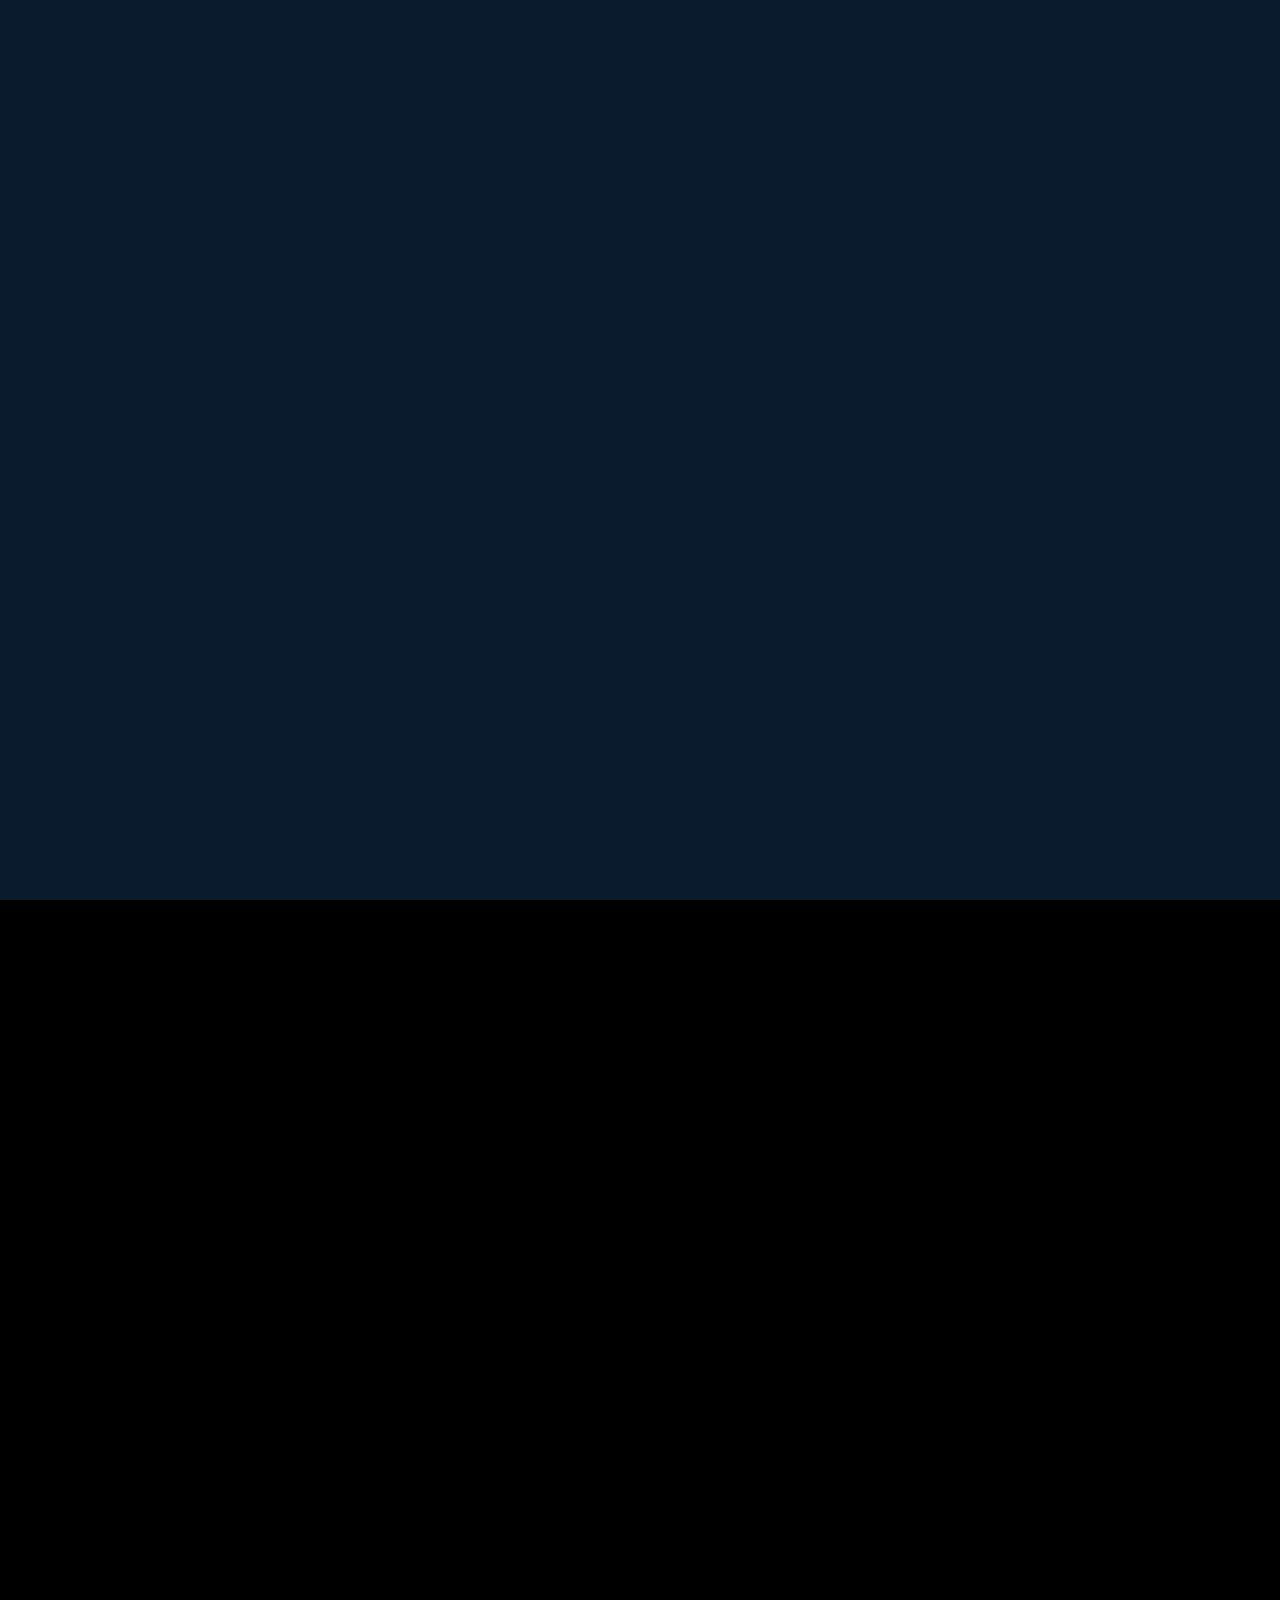
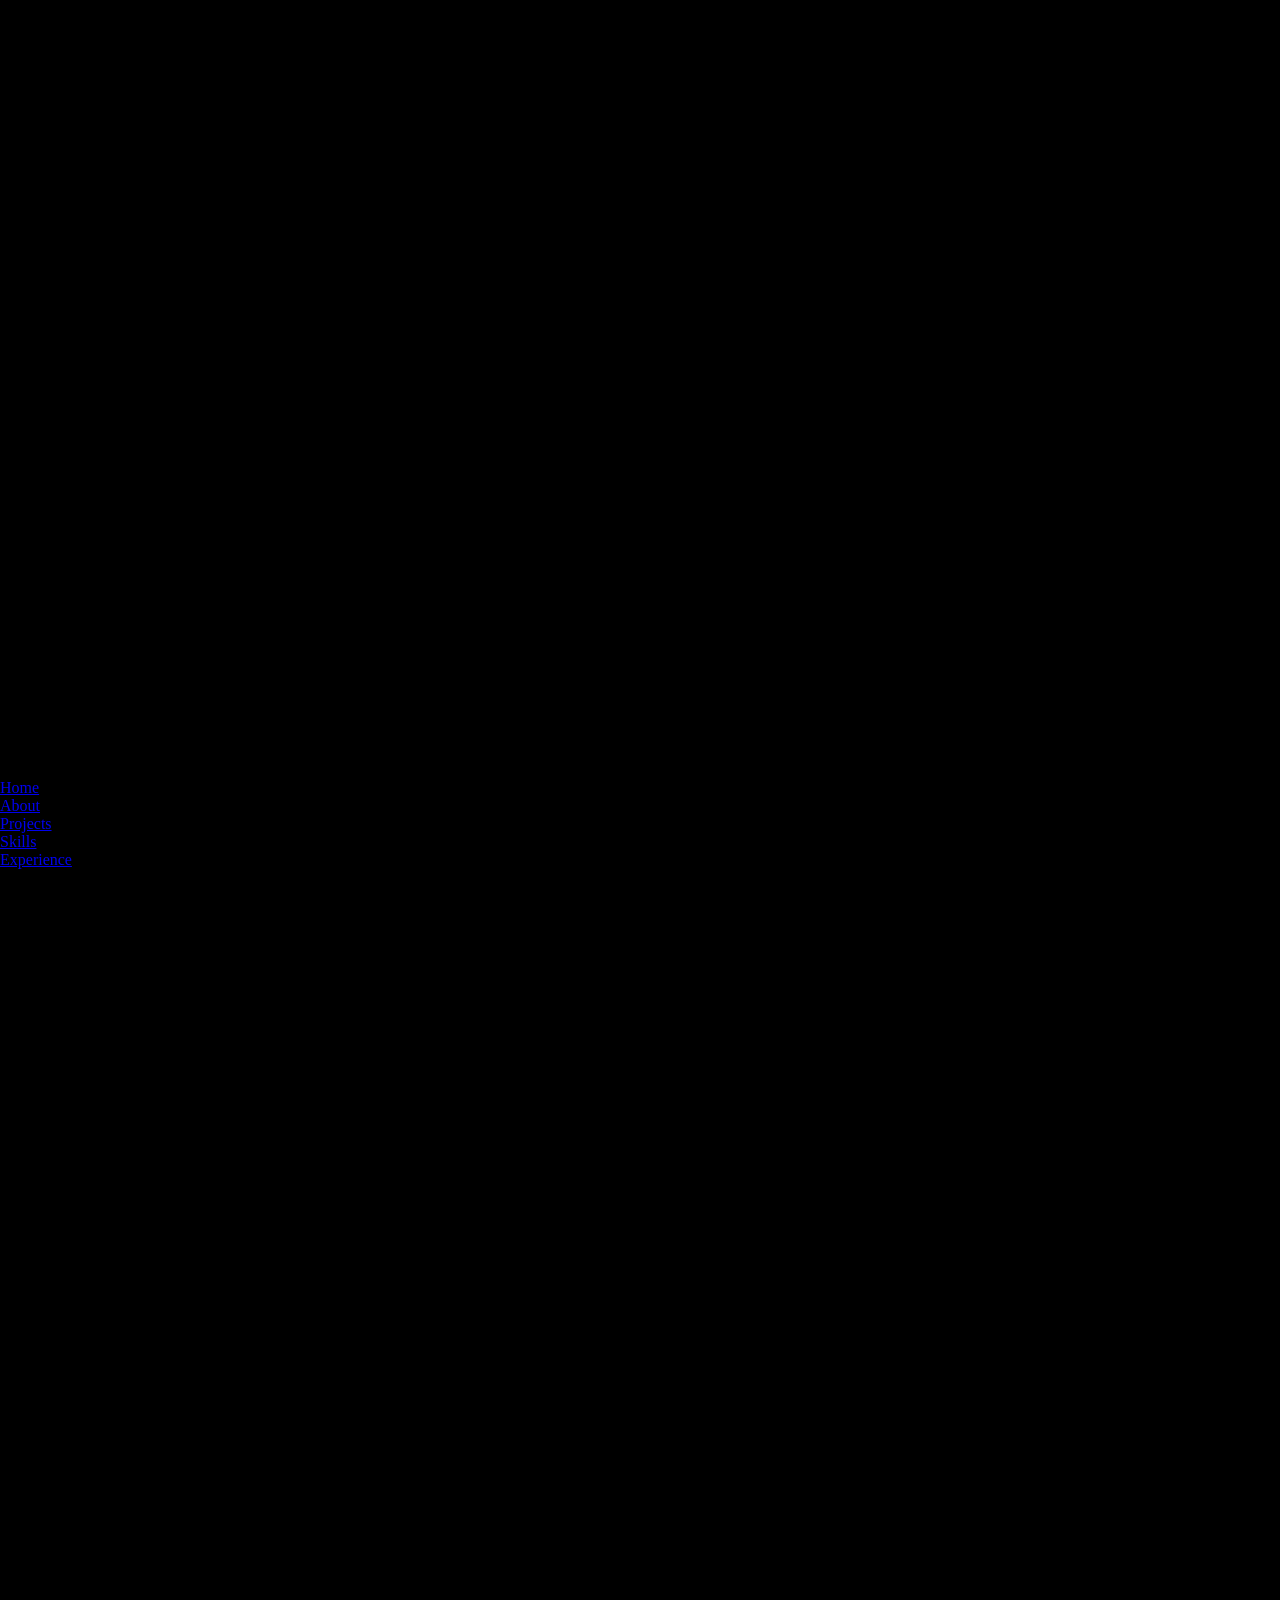
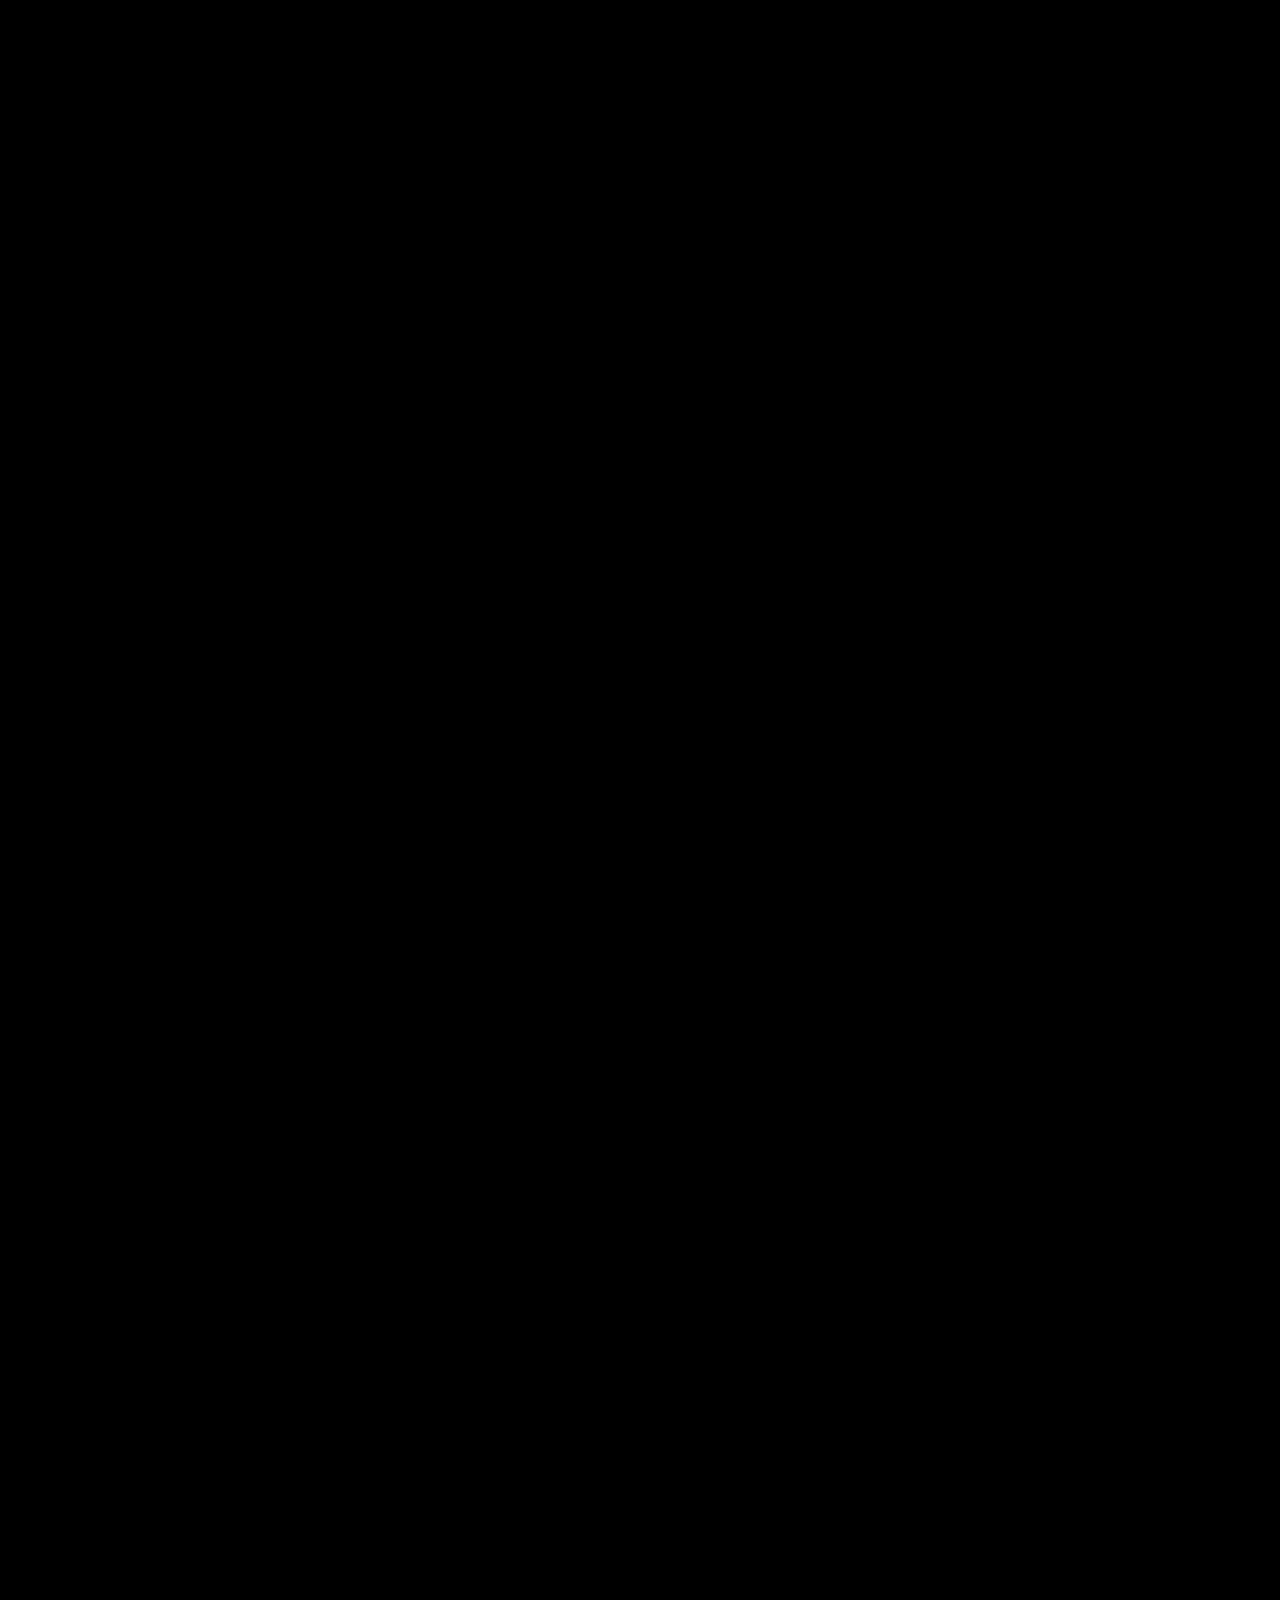
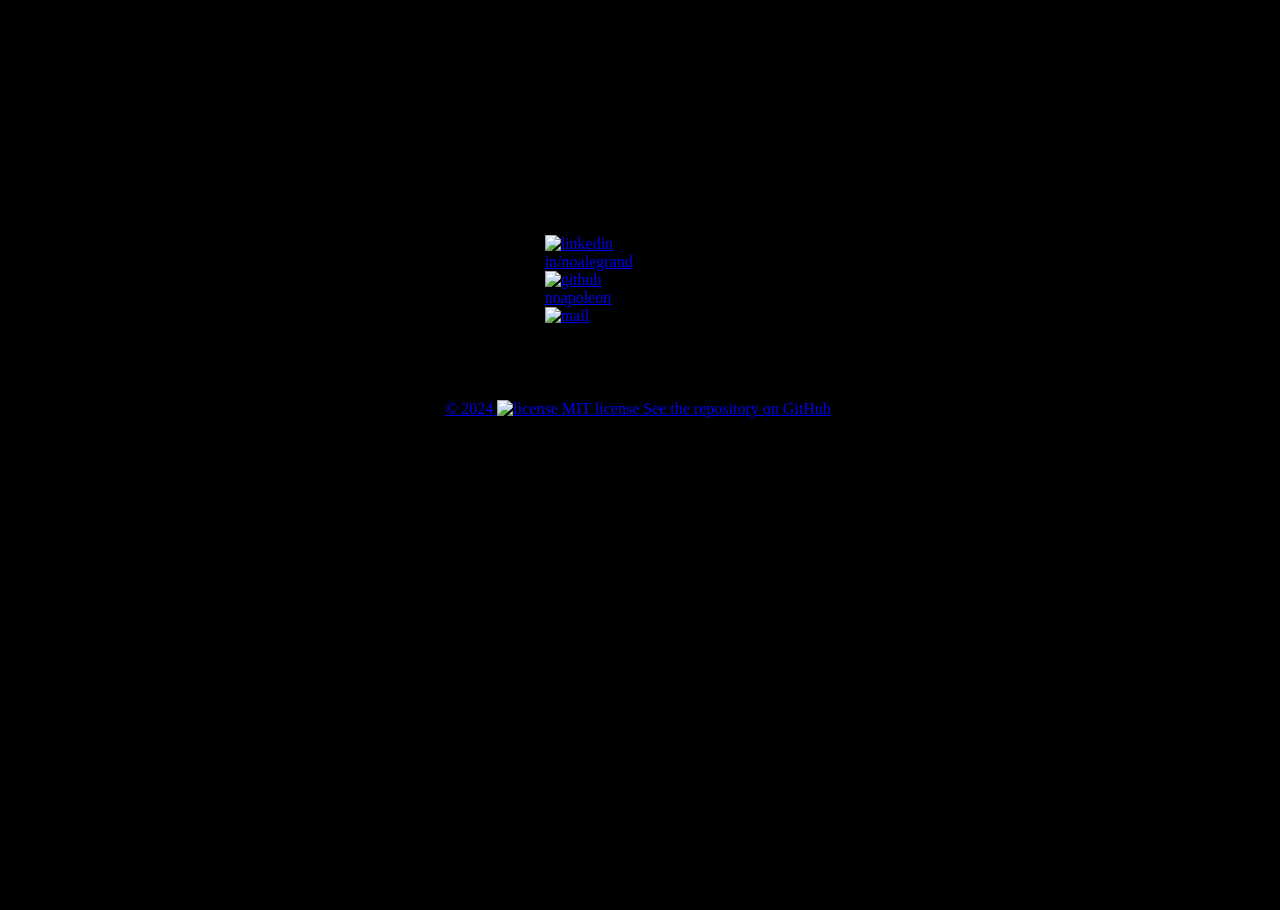
==== index.html @ 3d0059cd "added some skill svgs, disabled safari things" ====
<!DOCTYPE html>
<html lang="en">
	<head>
		<link rel="shortcut icon" type="image/png" href="resources/noa/Favicon.png"/>
		<title>Noa Legrand Portfolio</title>

		<meta charset="utf-8"/>
		<meta name="viewport" content="width=device-width, initial-scale=1"/>
		<meta http-equiv="X-UA-Compatible" content="ie=edge"/>
		<meta name="description" content="Noa Legrand portfolio."/>

		<meta property="og:locale" content="en_US"/>
		<meta property="og:type" content="website"/>
		<meta property="og:url" content="https://www.noalegrand.com/portfolio/"/>
		<meta property="og:image" content="https://www.noalegrand.com/portfolio/resources/noa/Social.png"/>
		<meta property="og:image:url" content="https://www.noalegrand.com/portfolio/resources/noa/Social.png"/>
		<meta property="og:image:secure_url" content="https://www.noalegrand.com/portfolio/resources/noa/Social.png"/>
		<meta property="og:image:type" content="image/png"/>
		<meta property="og:image:width" content="1920"/>
		<meta property="og:image:height" content="1080"/>
		<meta property="og:title" content="Noa Legrand Portfolio"/>
		<meta property="og:site_name" content="Noa Legrand Portfolio"/>
		<meta property="og:description" content="Noa Legrand portfolio."/>
		<meta name="twitter:title" content="Noa Legrand Portfolio"/>
		<meta name="twitter:description" content="Noa Legrand portfolio."/>
		<meta name="twitter:image" content="https://www.noalegrand.com/portfolio/resources/noa/Social.png"/>
		<meta name="twitter:card" content="summary_large_image"/>

		<script src="libraries/particlesjs/particles.js"></script>

		<script src="js/properties.js"></script>
		<script src="js/utils.js"></script>
		<script src="js/videos.js"></script>
		<script src="js/header.js"></script>
		<script src="js/home.js"></script>
		<script src="js/about.js"></script>
		<script src="js/projects.js"></script>
		<script src="js/skills.js"></script>
		<script src="js/experience.js"></script>
		<script src="js/script.js"></script>

		<link rel="stylesheet" type="text/css" href="css/properties.css"/>
		<link rel="stylesheet" type="text/css" href="css/style.css"/>
		<link rel="stylesheet" type="text/css" href="css/header.css"/>
		<link rel="stylesheet" type="text/css" href="css/menu.css"/>
		<link rel="stylesheet" type="text/css" href="css/home.css"/>
	</head>
	<body>
		<div id="loading_screen"></div>
		<!-- <div id="safari_warning"> -->
		<!-- 	<p> -->
		<!-- 		You are using Safari. This website is not optimized for this browser. -->
		<!-- 		Please use another browser like Chrome or Firefox. -->
		<!-- 	</p> -->
		<!-- </div> -->
		<div id="lcp"><p>LCP</p></div>
		<div id="header_div">
			<header id="header">
				<nav class="nav">
					<div class="logo">
						<a class="in_animation in_animation_fast" href="https://www.noalegrand.com/">
							<img src="resources/noa/stardude2_1024_nobg.png" alt="logo" width="35px" height="35px"/>
						</a>
					</div>
					<div class="menu">
						<ol>
							<li class="home in_animation"><a class="not_button" href="#home">Home</a></li>
							<li class="about in_animation"><a class="not_button" href="#about">About</a></li>
							<li class="projects in_animation"><a class="not_button" href="#projects">Projects</a></li>
							<li class="skills in_animation"><a class="not_button" href="#skills">Skills</a></li>
							<li class="experience in_animation"><a class="not_button" href="#experience">Experience</a></li>
							<li class="contact in_animation">
								<a class="button" href="#contact">
									<p>Contact</p>
									<svg class="button_arrow" xmlns="http://www.w3.org/2000/svg" viewBox="0 0 17.69 17.39"><g>
										<path class="path_1" d="M8.9 12.4 L8.9 12.4"/>
										<path class="path_2" d="M16.2 5 8.9 12.4 1.5 5"/></g>
									</svg>
								</a>
							</li>
						</ol>
					</div>
					<svg class="menu_icon" viewBox="0 0 140 100" xmlns="http://www.w3.org/2000/svg">
						<line x1="10" y1="10" x2="130" y2="10"/>
						<line x1="30" y1="50" x2="130" y2="50"/>
						<line x1="50" y1="90" x2="130" y2="90"/>
					</svg>
				</nav>
			</header>
		</div>

		<div id="menu_div">
			<svg class="menu_icon" viewBox="0 0 100 100" xmlns="http://www.w3.org/2000/svg">
				<line x1="10" y1="10" x2="90" y2="90"/>
				<line x1="10" y1="90" x2="90" y2="10"/>
			</svg>
			<div class="menu">
				<ol>
					<li class="home"><a class="not_button" href="#home">Home</a></li>
					<li class="about"><a class="not_button" href="#about">About</a></li>
					<li class="projects"><a class="not_button" href="#projects">Projects</a></li>
					<li class="skills"><a class="not_button" href="#skills">Skills</a></li>
					<li class="experience"><a class="not_button" href="#experience">Experience</a></li>
					<li class="contact">
						<a class="button" href="#contact">
							<p>Contact</p>
							<svg class="button_arrow" xmlns="http://www.w3.org/2000/svg" viewBox="0 0 17.69 17.39"><g>
								<path class="path_1" d="M8.9 12.4 L8.9 12.4"/>
								<path class="path_2" d="M16.2 5 8.9 12.4 1.5 5"/></g>
							</svg>
						</a>
					</li>
				</ol>
			</div>
		</div>

		<div id="content">
			<main id="main">
				<a id="home"></a>
				<section class="section" id="home_section">
					<div id="particles"></div>
					<div class="content">
						<span class="hi in_animation">Hi, my name is</span>
						<span class="name in_animation">Noa Legrand.</span>
						<span class="title in_animation">Developer.</span>
						<p class="bio in_animation">
							I’m a 21-year-old developer studying at <a class="link" href="https://42.fr/en/homepage/" target="_blank">42 Paris</a>.
							I enjoy working on personal projects in my free time and am always eager to learn.<br/>
							Open to new opportunities and collaborations!
						</p>
						<div class="home_button in_animation">
							<a class="button" href="#about">
								<p>Get Started</p>
								<svg class="button_arrow" xmlns="http://www.w3.org/2000/svg" viewBox="0 0 17.69 17.39"><g>
									<path class="path_1" d="M8.9 12.4 L8.9 12.4"/>
									<path class="path_2" d="M16.2 5 8.9 12.4 1.5 5"/>
								</g></svg>
							</a>
						</div>
					</div>
				</section>

				<link rel="stylesheet" type="text/css" href="css/about.css"/>

				<a id="about"></a>
				<section class="section" id="about_section">
					<div class="content">
						<span class="section_title">Who am I?</span>
						<div class="about_content">
							<p class="p_1">
								Hi, I’m Noa Legrand, a 21-year-old developer passionate about science, math, and programming. I built a variety of projects from websites to games and more <i>(see the <a class="link" href="#projects">project</a> section)</i>. <br/><br/>

								I’m constantly pushing myself to explore new ideas and tackle fresh challenges.
								Recently, I’ve been diving into homelabbing, where I’m gaining practical experience with networking and system administration.<br/><br/>

								Since 2022, I’ve been studying at <a class="link" href="https://42.fr/en/homepage/" target="_blank">42 Paris</a>, where I’ve expanded my understanding of software development. The mix of theory and hands-on practice has been invaluable.<br/><br/>

								I’m currently seeking an internship to complete my studies and earn my diploma, while continuing to grow as a developer.
							</p>
							<div class="photo">
								<img class="in_animation" src="resources/noa/linkedin.jpeg" alt="photo" width="760px" height="760px"/>
							</div>
						</div>
					</div>
				</section>
				<div class="section_end about_end"></div>

				<link rel="stylesheet" type="text/css" href="css/projects.css"/>
				<link rel="stylesheet" type="text/css" href="css/other_projects.css"/>

				<!-- TODO: change categories and put transcendence in web -->
				<a id="projects"></a>
				<section class="section" id="projects_section">
					<div class="content leaning">
						<span class="section_title">Some of my Projects</span>
						<div class="sort_choices">
							<span class="label">Sort by</span>
							<div class="choice selected">Default</div>
							<div class="choice">Date</div>
							<div class="choice">School</div>
							<div class="choice">Personal</div>
							<div class="choice">Web</div>
						</div>
						<div class="projects_content"></div>
						<div class="other_projects_content"></div>
					</div>
				</section>
				<div class="section_end projects_end"></div>

				<link rel="stylesheet" type="text/css" href="css/skills.css"/>

				<a id="skills"></a>
				<section class="section" id="skills_section">
					<div class="content leaning">
						<span class="section_title">What are my Skills?</span>
						<div class="skills_content">
							<div class="box"></div>
						</div>
					</div>
				</section>
				<div class="section_end skills_end"></div>

				<link rel="stylesheet" type="text/css" href="css/experience.css"/>

				<a id="experience"></a>
				<section class="section" id="experience_section">
					<div class="content leaning">
						<span class="section_title">My Experience</span>
						<div class="experience_content"></div>
					</div>
				</section>
				<div class="section_end experience_end"></div>

				<link rel="stylesheet" type="text/css" href="css/contact.css"/>

				<a id="contact"></a>
				<section class="section" id="contact_section">
					<div class="content leaning">
						<span class="section_title">How to contact me?</span>
						<div class="contact_content">
							<div class="social_line">
								<a class="social_link" href="https://www.linkedin.com/in/noalegrand/" target="_blank" style="--size: 128px;">
									<img src="resources/svgs/contact/Linkedin.svg" alt="linkedin" width="50px" height="50px"/>
									<div class="social_text">
										<span>in/noalegrand</span>
									</div>
								</a>
							</div>
							<div class="social_line">
								<a class="social_link" href="https://github.com/noapoleon" target="_blank" style="--size: 100px;">
									<img src="resources/svgs/contact/GitHub.svg" alt="github" width="50px" height="50px"/>
									<div class="social_text">
										<span>noapoleon</span>
									</div>
								</a>
							</div>
							<div class="social_line">
								<div class="social_link" style="--size: 262px;">
									<a href="mailto: noalegrand.work@gmail.com" target="_blank">
										<img src="resources/svgs/contact/Mail.svg" alt="mail" width="50px" height="50px"/>
									</a>
									<div class="social_text">
										<span>noalegrand.work@gmail.com</span>
									</div>
								</div>
							</div>
						</div>
					</div>
				</section>

				<link rel="stylesheet" type="text/css" href="css/footer.css"/>

				<footer class="section" id="footer_section">
					<div class="content">
						<div class="footer_content">
							<a class="footer_licence" href="https://github.com/noapoleon/portfolio/blob/main/LICENSE.md" target="_blank">
								<span>© 2024</span>
								<img src="resources/svgs/license.svg" alt="license" width="20px" height="20px"/>
								<span>MIT license</span>
							</a>
							<a class="" href="https://github.com/noapoleon/portfolio" target="_blank">
								<span>See the repository on GitHub</span>
								<svg xmlns="http://www.w3.org/2000/svg" viewBox="0 0 19.05 20.31"><g><path d="M7.26 16.34c-4.11 1.23-4.11-2.06-5.76-2.47M13 18.81V15.62a2.78 2.78 0 0 0-.77-2.15c2.59-.28 5.3-1.26 5.3-5.76a4.46 4.46 0 0 0-1.23-3.08 4.18 4.18 0 0 0-.08-3.11s-1-.29-3.22 1.22a11 11 0 0 0-5.76 0C5 1.23 4 1.52 4 1.52A4.18 4.18 0 0 0 4 4.63 4.48 4.48 0 0 0 2.73 7.74c0 4.46 2.72 5.44 5.31 5.76a2.8 2.8 0 0 0-.78 2.12v3.19"/></g></svg>
							</a>
						</div>
						<div class="footer_content">
							<p>
								Built by using only vanilla HTML, CSS and JavaScript.<br/>
								Thank you for reading to the end, I hope you enjoyed this website.<br/><br/>
								v2.0 in progress...
							</p>
						</div>
					</div>
				</footer>
			</main>
		</div>
	</body>
</html>
---- css/style.css ----
@import "https://www.nerdfonts.com/assets/css/webfont.css";

*
{
	margin: 0;
	padding: 0;
}

html
{
	scroll-behavior: smooth;
	overflow-x: hidden;
	background-color: black;
}

body
{
	-webkit-font-smoothing: antialiased;
	-moz-osx-font-smoothing: grayscale;
	overflow-x: hidden;
	position: relative;
	width: 100%;
	background-color: black;
}

ol
{
	list-style: none;
}

#loading_screen
{
	position: fixed;
	top: 0;
	left: 0;
	width: 100%;
	height: 100%;
	background-color: #0b1b2e;
	z-index: 10002;
}

/* #safari_warning */
/* { */
/* 	position: fixed; */
/* 	bottom: 0; */
/* 	left: 0; */
/* 	width: calc(100% - 100px); */
/* 	background-color: #e72e2e; */
/* 	z-index: 10001; */
/* 	display: flex; */
/* 	align-items: center; */
/* 	justify-content: center; */
/* 	padding: 18px 50px 18px 50px; */
/* } */
/**/
/* #safari_warning p */
/* { */
/* 	font-family: proxima_nova_semi_bold; */
/* 	font-size: 16px; */
/* 	color: white; */
/* 	text-align: center; */
/* 	line-height: 22px; */
/* } */

#lcp
{
	position: fixed;
	bottom: 0;
	left: 0;
	z-index: 10000;
	display: flex;
}

#lcp p
{
	font-family: proxima_nova_semi_bold;
	font-size: 16px;
	color: black;
	opacity: 0.01;
}

#main
{
	display: flex;
	flex-direction: column;
}

.section
{
	display: flex;
	justify-content: center;
	align-items: center;
}

.content
{
	display: flex;
	align-items: center;
	justify-content: center;
	width: 100%;
	z-index: 10;
	flex-direction: column;
	padding: 0px 200px;
	max-width: 1200px;
	margin-right: auto;
	margin-left: auto;
}

.content.leaning
{
	margin-top: calc(clamp(100px, 7vw, 140px) + 3.3vw);
	margin-bottom: calc(clamp(100px, 7vw, 140px) - 3.3vw);
}

@media screen and (max-width: 1400px) { .content { padding: 0px 150px; } }
@media screen and (max-width: 1150px) { .content { padding: 0px 100px; } }
@media screen and (max-width: 1020px) { .content { padding: 0px 50px; } }
@media screen and (max-width: 500px) { .content { padding: 0px 25px; } }

.section_end
{
	height: 8vw;
	width: 100%;
	margin: -4vw 0px -4vw 0px;
	transform: rotate(-4deg) scale(1.2, 1);
}

.link
{
	display: inline-block;
	position: relative;
	color: var(--light_blue);
	text-decoration: none;
}

.link:hover
{
	color: var(--light_blue);
}

.link::before
{
	content: "";
	position: absolute;
	display: block;
	width: 100%;
	height: 1px;
	top: 75%;
	left: 0;
	background-color: var(--light_blue);
	transform: scaleX(0);
	transition: transform 0.3s ease;
}

.link:hover::before
{
	transform: scaleX(0.999);
}

.button
{
	display: flex;
	justify-content: center;
	align-items: center;
	pointer-events: all;
	border: 2px solid var(--light_blue);
	padding: 15px 35px 15px 40px;
	border-radius: 40px;
	font-family: raleway_semi_bold;
	font-size: 16px;
	color: var(--light_blue);
	text-decoration: none;
	background-color: none;
	transition: background-color 0.3s ease;
}

.button:hover
{
	background-color: var(--fade_light_blue);
}

.button .button_arrow
{
	height: 13px;
	margin-left: 15px;
	fill: none;
	stroke: var(--light_blue);
	stroke-width: 3px;
	stroke-linecap: round;
	stroke-linejoin: round;
}

.button .button_arrow .path_1, .button .button_arrow .path_2
{
	transition: all 0.3s ease;
}

.button:hover .button_arrow .path_1
{
	d: path("M8.85 1.5 L8.85 15.89");
	d: "M8.85 1.5 L8.85 15.89";
}

.button:hover .button_arrow .path_2
{
	d: path("M16.19 8.54 8.85 15.89 1.5 8.54");
	d: "M16.19 8.54 8.85 15.89 1.5 8.54";
}

.in_animation
{
	opacity: 0;
	transform: translateY(30px);
	transition: opacity 0.5s ease-in-out, transform 0.5s ease-in-out;
}

.section_title
{
	font-family: proxima_nova_bold;
	font-size: 40px;
	margin-bottom: 70px;
	text-align: center;
}

.safari_fix
{
	filter: none !important;
}

.safari_fix:hover
{
	filter: none !important;
}
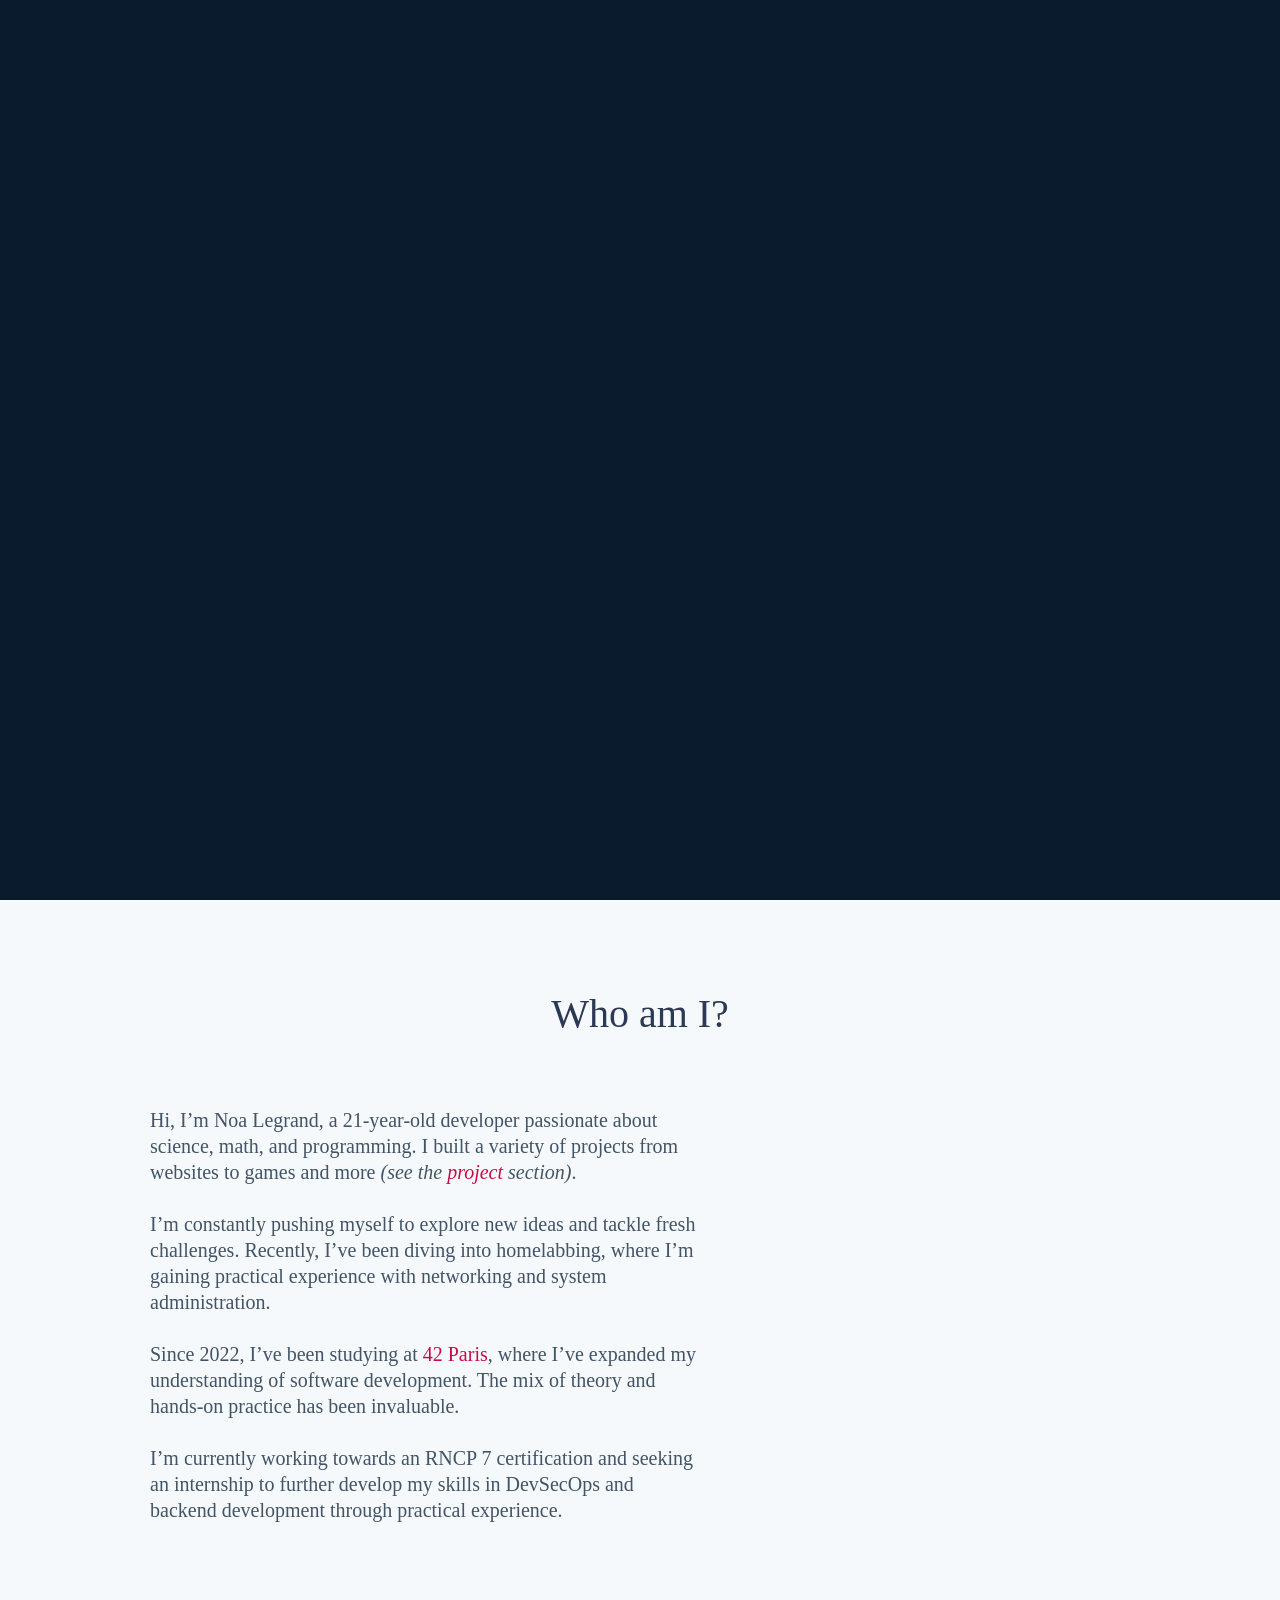
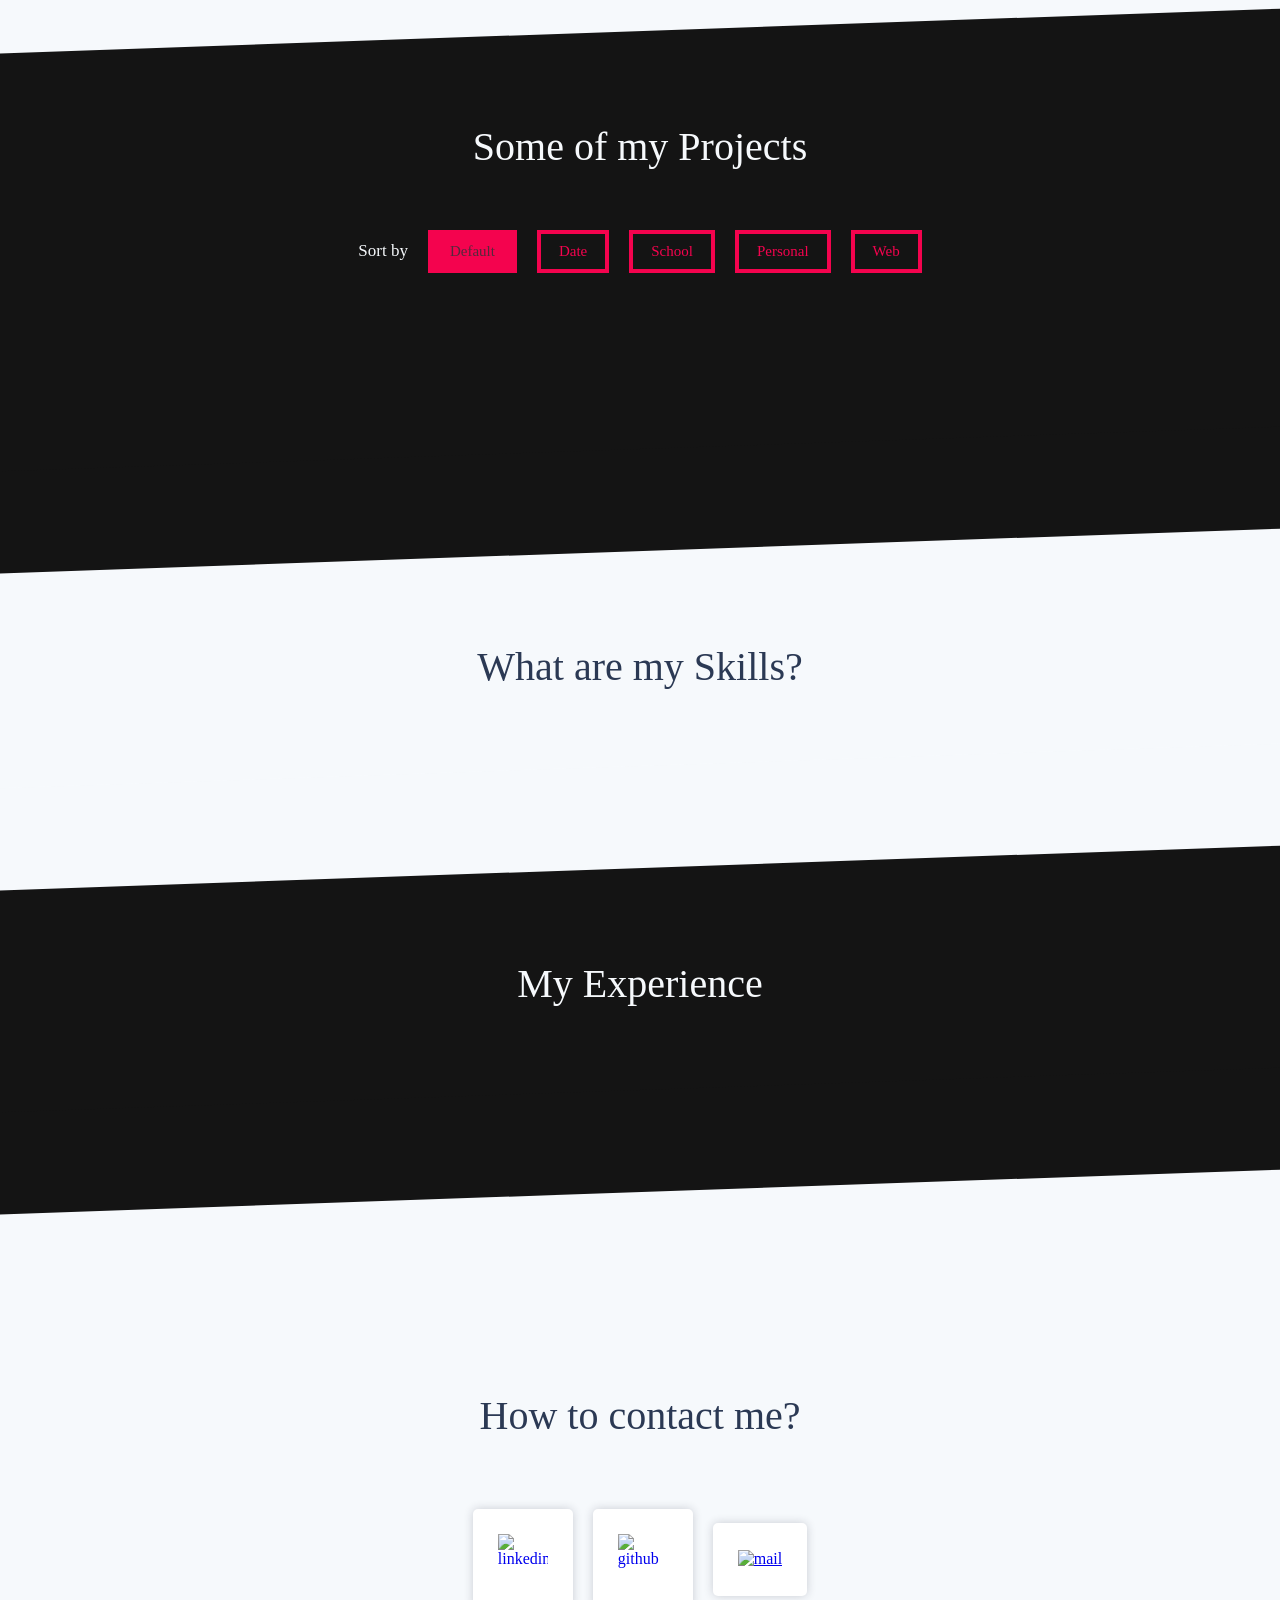
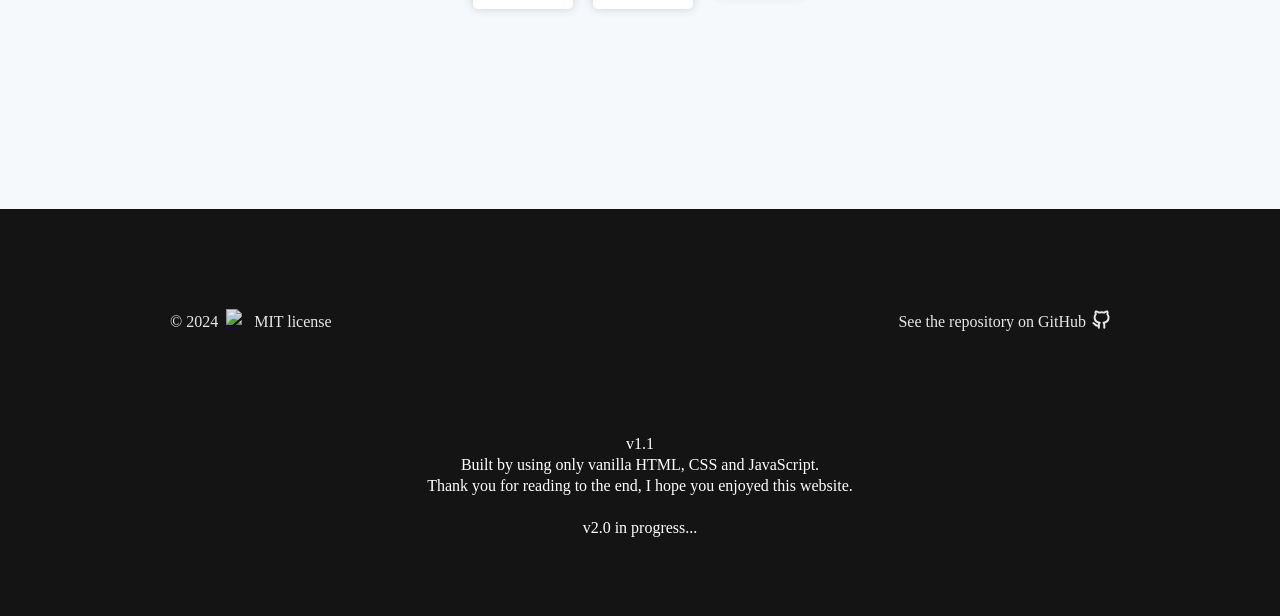
==== commit 2229ee4f: "changed colorscheme, modified a few js scripts behavior, changed some text descriptions" ====
--- a/index.html
+++ b/index.html
@@ -11,10 +11,10 @@
 
 		<meta property="og:locale" content="en_US"/>
 		<meta property="og:type" content="website"/>
-		<meta property="og:url" content="https://www.noalegrand.com/portfolio/"/>
-		<meta property="og:image" content="https://www.noalegrand.com/portfolio/resources/noa/Social.png"/>
-		<meta property="og:image:url" content="https://www.noalegrand.com/portfolio/resources/noa/Social.png"/>
-		<meta property="og:image:secure_url" content="https://www.noalegrand.com/portfolio/resources/noa/Social.png"/>
+		<meta property="og:url" content="https://www.noalegrand.com/"/>
+		<meta property="og:image" content="https://www.noalegrand.com/resources/noa/Social.png"/>
+		<meta property="og:image:url" content="https://www.noalegrand.com/resources/noa/Social.png"/>
+		<meta property="og:image:secure_url" content="https://www.noalegrand.com/resources/noa/Social.png"/>
 		<meta property="og:image:type" content="image/png"/>
 		<meta property="og:image:width" content="1920"/>
 		<meta property="og:image:height" content="1080"/>
@@ -23,7 +23,7 @@
 		<meta property="og:description" content="Noa Legrand portfolio."/>
 		<meta name="twitter:title" content="Noa Legrand Portfolio"/>
 		<meta name="twitter:description" content="Noa Legrand portfolio."/>
-		<meta name="twitter:image" content="https://www.noalegrand.com/portfolio/resources/noa/Social.png"/>
+		<meta name="twitter:image" content="https://www.noalegrand.com/resources/noa/Social.png"/>
 		<meta name="twitter:card" content="summary_large_image"/>
 
 		<script src="libraries/particlesjs/particles.js"></script>
@@ -121,10 +121,11 @@
 					<div id="particles"></div>
 					<div class="content">
 						<span class="hi in_animation">Hi, my name is</span>
-						<span class="name in_animation">Noa Legrand.</span>
-						<span class="title in_animation">Developer.</span>
+						<span class="name in_animation">Noa Legrand</span>
+						<span class="title in_animation">Software Developer / DevSecOps</span>
 						<p class="bio in_animation">
-							I’m a 21-year-old developer studying at <a class="link" href="https://42.fr/en/homepage/" target="_blank">42 Paris</a>.
+							21-year-old developer studying at <a class="link" href="https://42.fr/en/homepage/" target="_blank">42 Paris</a>.<br/>
+							Passionate self-learner with a focus on software development,  virtualization, and system security.<br/>
 							I enjoy working on personal projects in my free time and am always eager to learn.<br/>
 							Open to new opportunities and collaborations!
 						</p>
@@ -155,7 +156,7 @@
 
 								Since 2022, I’ve been studying at <a class="link" href="https://42.fr/en/homepage/" target="_blank">42 Paris</a>, where I’ve expanded my understanding of software development. The mix of theory and hands-on practice has been invaluable.<br/><br/>
 
-								I’m currently seeking an internship to complete my studies and earn my diploma, while continuing to grow as a developer.
+								I’m currently working towards an RNCP 7 certification and seeking an internship to further develop my skills in DevSecOps and backend development through practical experience.
 							</p>
 							<div class="photo">
 								<img class="in_animation" src="resources/noa/linkedin.jpeg" alt="photo" width="760px" height="760px"/>
@@ -265,6 +266,7 @@
 						</div>
 						<div class="footer_content">
 							<p>
+								v1.1<br/>
 								Built by using only vanilla HTML, CSS and JavaScript.<br/>
 								Thank you for reading to the end, I hope you enjoyed this website.<br/><br/>
 								v2.0 in progress...
--- a/css/properties.css
+++ b/css/properties.css
@@ -0,0 +1,90 @@
+@font-face
+{
+	font-family: raleway_bold;
+	src: url("../resources/fonts/raleway/Raleway-Bold.ttf");
+	font-display: swap;
+}
+
+@font-face
+{
+	font-family: raleway_semi_bold;
+	src: url("../resources/fonts/raleway/Raleway-SemiBold.ttf");
+	font-display: swap;
+}
+
+@font-face
+{
+	font-family: raleway_medium;
+	src: url("../resources/fonts/raleway/Raleway-Medium.ttf");
+	font-display: swap;
+}
+
+@font-face
+{
+	font-family: calibre_semi_bold;
+	src: url("../resources/fonts/calibre/CalibreSemibold.otf");
+	font-display: swap;
+}
+
+@font-face
+{
+	font-family: calibre_medium;
+	src: url("../resources/fonts/calibre/CalibreMedium.otf");
+	font-display: swap;
+}
+
+@font-face
+{
+	font-family: calibre_regular;
+	src: url("../resources/fonts/calibre/CalibreRegular.otf");
+	font-display: swap;
+}
+
+@font-face
+{
+	font-family: calibre_light;
+	src: url("../resources/fonts/calibre/CalibreLight.otf");
+	font-display: swap;
+}
+
+@font-face
+{
+	font-family: proxima_nova_bold;
+	src: url("../resources/fonts/proxima_nova/ProximaNovaBold.otf");
+	font-display: swap;
+}
+
+@font-face
+{
+	font-family: proxima_nova_semi_bold;
+	src: url("../resources/fonts/proxima_nova/ProximaNovaSemibold.otf");
+	font-display: swap;
+}
+
+body
+{
+	--light_red: #56dcfc;
+	--blue: #197dff;
+	--fade_light_red: rgba(86, 220, 252, 0.15);
+	/* --light_gray: #8ea9bf; */
+	--white: #f6f9fc;
+	--fade_white: rgb(191, 182, 216);
+	--dark_red: #101d30;
+	--fade_dark_blue: rgba(16, 29, 48, 0.9);
+	--black_title: #2b3954;
+	--black_text: #425466;
+	--dark_purple: rgb(41, 41, 85);
+	--purple: rgb(52, 52, 102);
+
+	/* new colors */
+	--light_red: #f4034e;
+	--light_gray: #d5bac1;
+	--red: #c40e47;
+	--fade_light_red: rgba(244, 3, 79, 0.15);
+	--dark_red: #30101e;
+	--fade_dark_red: rgba(48, 16, 30, 0.9);
+	--dark_purple2: #55293c;
+	--purple2: #66344b;
+	--dark1: #141414;
+	--fade_dark1: rgba(20,20,20, 0.85);
+}
--- a/css/style.css
+++ b/css/style.css
@@ -122,20 +122,20 @@
 	height: 8vw;
 	width: 100%;
 	margin: -4vw 0px -4vw 0px;
-	transform: rotate(-4deg) scale(1.2, 1);
+	transform: rotate(-2deg) scale(1.2, 1);
 }
 
 .link
 {
 	display: inline-block;
 	position: relative;
-	color: var(--light_blue);
+	color: var(--light_red);
 	text-decoration: none;
 }
 
 .link:hover
 {
-	color: var(--light_blue);
+	color: var(--light_red);
 }
 
 .link::before
@@ -147,7 +147,7 @@
 	height: 1px;
 	top: 75%;
 	left: 0;
-	background-color: var(--light_blue);
+	background-color: var(--light_red);
 	transform: scaleX(0);
 	transition: transform 0.3s ease;
 }
@@ -163,12 +163,12 @@
 	justify-content: center;
 	align-items: center;
 	pointer-events: all;
-	border: 2px solid var(--light_blue);
+	border: 5px solid var(--light_red);
 	padding: 15px 35px 15px 40px;
-	border-radius: 40px;
+	/* border-radius: 40px; */
 	font-family: raleway_semi_bold;
 	font-size: 16px;
-	color: var(--light_blue);
+	color: var(--light_red);
 	text-decoration: none;
 	background-color: none;
 	transition: background-color 0.3s ease;
@@ -176,7 +176,7 @@
 
 .button:hover
 {
-	background-color: var(--fade_light_blue);
+	background-color: var(--fade_light_red);
 }
 
 .button .button_arrow
@@ -184,7 +184,7 @@
 	height: 13px;
 	margin-left: 15px;
 	fill: none;
-	stroke: var(--light_blue);
+	stroke: var(--light_red);
 	stroke-width: 3px;
 	stroke-linecap: round;
 	stroke-linejoin: round;
--- a/css/header.css
+++ b/css/header.css
@@ -0,0 +1,135 @@
+#header_div
+{
+	display: flex;
+	position: fixed;
+	pointer-events: none;
+	justify-content: space-between;
+	align-items: center;
+	z-index: 100;
+	top: 0px;
+	left: 0px;
+	width: 100%;
+	height: 100px;
+	box-shadow: none;
+	transition: height 0.4s ease-in-out, box-shadow 0.4s ease-in-out, top 0.5s ease-in-out;
+}
+
+#header
+{
+	display: flex;
+	justify-content: space-between;
+	align-items: center;
+	padding: 0px 50px;
+	width: 100%;
+	height: 100%;
+	background-color: rgba(16, 29, 48, 0);
+	-webkit-backdrop-filter: none;
+	backdrop-filter: none;
+	transition: background-color 0.4s ease-in-out, backdrop-filter 0.4s ease-in-out, -webkit-backdrop-filter 0.4s ease-in-out;
+}
+
+#header .nav
+{
+	display: flex;
+	justify-content: space-between;
+	align-items: center;
+	width: 100%;
+}
+
+#header .logo
+{
+	display: flex;
+}
+
+#header .logo a
+{
+	display: flex;
+	pointer-events: all;
+	width: 35px;
+	height: 35px;
+}
+
+#header .logo img
+{
+	display: flex;
+}
+
+#header .menu
+{
+	display: flex;
+}
+
+#header .menu ol
+{
+	display: flex;
+}
+
+#header .menu li
+{
+	display: flex;
+	margin: 0px 10px;
+}
+
+#header .menu a
+{
+	display: flex;
+	pointer-events: all;
+	padding: 10px 15px;
+	font-family: raleway_semi_bold;
+	font-size: 15px;
+	color: var(--white);
+	text-decoration: none;
+}
+
+#header .menu .not_button
+{
+	transition: color 0.2s ease;
+}
+
+#header .menu .not_button:hover
+{
+	color: var(--light_red);
+}
+
+#header .menu .button
+{
+	display: flex;
+	justify-content: center;
+	align-items: center;
+	color: var(--light_red);
+	padding: 9px 20px 9px 23px;
+}
+
+#header .menu .button .button_arrow
+{
+	height: 12px;
+	margin-left: 12px;
+	transform: rotate(-90deg);
+}
+
+#header .menu_icon
+{
+	display: block;
+	pointer-events: all;
+	padding: 20px 20px 20px 20px;
+	margin-right: -20px;
+	cursor: pointer;
+	stroke: var(--white);
+	stroke-width: 10px;
+	stroke-linecap: round;
+	stroke-linejoin: round;
+	height: 30px;
+	transition: stroke 0.2s ease;
+}
+
+#header .menu_icon:hover
+{
+	stroke: var(--light_red);
+}
+
+#header .in_animation
+{
+	opacity: 0;
+	transform: translateY(-20px);
+	transition: opacity 0.4s ease-in-out, transform 0.4s ease-in-out;
+}
--- a/css/menu.css
+++ b/css/menu.css
@@ -0,0 +1,89 @@
+#menu_div
+{
+	display: flex;
+	justify-content: center;
+	align-items: center;
+	flex-direction: column;
+	position: fixed;
+	z-index: 100;
+	width: clamp(0px, 100%, 400px);
+	height: 100%;
+	/* background-color: var(--dark_red); */
+	background-color: var(--dark_red);
+	right: 0px;
+	transform: translateX(clamp(0px, 100%, 400px));
+	transition: transform 0.5s ease-in-out, box-shadow 0.5s ease-in-out;
+}
+
+#menu_div .menu_icon
+{
+	display: block;
+	position: absolute;
+	top: 10px;
+	right: 10px;
+	padding: 20px 20px 20px 20px;
+	cursor: pointer;
+	stroke: var(--white);
+	stroke-width: 10px;
+	stroke-linecap: round;
+	stroke-linejoin: round;
+	width: 30px;
+	transition: stroke 0.2s ease;
+}
+
+#menu_div .menu_icon:hover
+{
+	stroke: var(--light_red);
+}
+
+#menu_div .menu ol
+{
+	display: flex;
+	justify-content: center;
+	align-items: center;
+	flex-direction: column;
+	gap: 50px;
+}
+
+#menu_div .menu li
+{
+	display: flex;
+}
+
+#menu_div .menu a
+{
+	display: flex;
+	pointer-events: all;
+	padding: 15px 22.5px;
+	font-family: raleway_semi_bold;
+	font-size: 20px;
+	color: var(--white);
+	text-decoration: none;
+}
+
+#menu_div .menu .not_button
+{
+	transition: color 0.2s ease;
+}
+
+#menu_div .menu .not_button:hover
+{
+	color: var(--light_red);
+}
+
+#menu_div .menu .button
+{
+	display: flex;
+	justify-content: center;
+	align-items: center;
+	/* color: var(--light_red); */
+	color: var(--light_red);
+	padding: 13.5px 30px 13.5px 34.5px;
+}
+
+#menu_div .menu .button .button_arrow
+{
+	height: 15px;
+	margin-left: 15px;
+	transform: rotate(-90deg);
+}
--- a/css/home.css
+++ b/css/home.css
@@ -0,0 +1,70 @@
+#home_section
+{
+	position: relative;
+	z-index: 1;
+	height: 100vh;
+	width: 100vw;
+	max-width: 100%;
+	background: radial-gradient(ellipse at bottom, #161616 0%, #000000 100%);
+}
+
+#particles
+{
+	position: absolute;
+	z-index: 1;
+	top: 0;
+	left: 0;
+	width: 100%;
+	height: 100%;
+	pointer-events: all;
+	-webkit-mask-image: linear-gradient(to bottom, transparent 50px, black 200px);
+	mask-image: linear-gradient(to bottom, transparent 50px, black 200px);
+}
+
+#home_section .content
+{
+	pointer-events: none;
+	align-items: flex-start;
+}
+
+#home_section .hi
+{
+	pointer-events: all;
+	font-family: raleway_semi_bold;
+	font-size: 16px;
+	/* color: var(--light_red); */
+	color: var(--light_red);
+}
+
+#home_section .name
+{
+	pointer-events: all;
+	font-family: calibre_semi_bold;
+	font-size: clamp(40px, 8vw, 80px);
+	color: var(--white);
+	margin-top: 25px;
+}
+
+#home_section .title
+{
+	pointer-events: all;
+	font-family: calibre_semi_bold;
+	font-size: clamp(40px, 8vw, 80px);
+	color: var(--light_gray);
+}
+
+#home_section .bio
+{
+	pointer-events: all;
+	font-family: calibre_regular;
+	max-width: 470px;
+	font-size: 20px;
+	color: var(--light_gray);
+	line-height: 1.3;
+	margin-top: 15px;
+}
+
+#home_section .home_button
+{
+	margin-top: 50px;
+}
--- a/css/about.css
+++ b/css/about.css
@@ -0,0 +1,90 @@
+#about_section
+{
+	background-color: var(--white);
+}
+
+.about_end
+{
+	background-color: var(--white);
+}
+
+#about_section .content
+{
+	margin-top: clamp(80px, 7vw, 95px);
+	margin-bottom: calc(clamp(100px, 7vw, 120px) - 3.3vw);
+}
+
+#about_section .about_content
+{
+	display: flex;
+	gap: 100px 100px;
+	width: 100%;
+	align-items: center;
+	justify-content: space-between;
+	flex-direction: row;
+}
+
+@media screen and (max-width: 1300px) { #about_section .about_content { gap: 50px 50px; } }
+
+@media screen and (max-width: 800px)
+{
+	#about_section .about_content
+	{
+		flex-direction: column;
+		justify-content: center;
+	}
+}
+
+#about_section .section_title
+{
+	color: var(--black_title);
+}
+
+#about_section .about_content .p_1
+{
+	font-family: calibre_regular;
+	font-size: 20px;
+	color: var(--black_text);
+	line-height: 1.3;
+}
+
+#about_section .photo
+{
+	width: -webkit-fit-content;
+	width: -moz-fit-content;
+	width: fit-content;
+	display: flex;
+	justify-content: center;
+	align-items: center;
+	filter: drop-shadow(0px 0px 15px rgba(0, 0, 0, 0.3));
+}
+
+#about_section .photo img
+{
+	width: clamp(250px, 35vw, 380px);
+	height: clamp(250px, 35vw, 380px);
+	-webkit-clip-path: circle(0%);
+	clip-path: circle(0%);
+	opacity: 1;
+	transform: translateY(0px);
+	transition: clip-path 1s ease-in-out, -webkit-clip-path 1s ease-in-out;
+}
+
+@media screen and (max-width: 800px)
+{
+	#about_section .photo img
+	{
+		width: clamp(250px, 60vw, 380px);
+		height: clamp(250px, 60vw, 380px);
+	}
+}
+
+#about_section .link
+{
+	color: var(--red);
+}
+
+#about_section .link::before
+{
+	background-color: var(--red);
+}
--- a/css/projects.css
+++ b/css/projects.css
@@ -0,0 +1,505 @@
+#projects_section
+{
+	background-color: var(--dark1);
+}
+
+.projects_end
+{
+	background-color: var(--dark1);
+}
+
+#projects_section .section_title
+{
+	color: var(--white);
+	margin-bottom: 60px;
+}
+
+#projects_section .project.in_animation
+{
+	opacity: 0;
+	transform: translateY(70px);
+	transition: opacity 0.6s ease-in-out, transform 0.6s ease-in-out, filter 0.3s ease;
+}
+
+#projects_section .sort_choices
+{
+	display: flex;
+	justify-content: center;
+	align-items: center;
+	flex-wrap: wrap;
+	width: 100%;
+	margin-bottom: 70px;
+	gap: 20px;
+}
+
+#projects_section .sort_choices .label
+{
+	color: var(--white);
+	font-family: raleway_semi_bold;
+	font-size: 17px;
+}
+
+#projects_section .sort_choices .choice
+{
+	color: var(--light_red);
+	font-family: raleway_semi_bold;
+	font-size: 15px;
+	cursor: pointer;
+	/* border-radius: 100px; */
+	padding: 9px 18px 9px 18px;
+	border: 4px solid var(--light_red);
+	transition: background-color 0.2s ease-in-out;
+}
+
+#projects_section .sort_choices .choice:hover
+{
+	background-color: var(--fade_light_red);
+}
+
+#projects_section .sort_choices .choice.selected
+{
+	color: var(--dark_purple2);
+	background-color: var(--light_red);
+	cursor: default;
+	pointer-events: none;
+}
+
+#projects_section .sort_choices .choice.selected:hover
+{
+	background-color: var(--light_red);
+}
+
+#projects_section .projects_content
+{
+	display: flex;
+	justify-content: center;
+	align-items: center;
+	flex-direction: column;
+	width: 100%;
+	gap: clamp(20px, 7vw, 100px);
+	margin-bottom: clamp(60px, 8vw, 100px);
+}
+
+@media screen and (max-width: 1125px)
+{
+	#projects_section .projects_content
+	{
+		gap: clamp(20px, 5vw, 100px);
+	}
+}
+
+@media screen and (max-width: 780px)
+{
+	#projects_section .projects_content
+	{
+		gap: 35px;
+	}
+}
+
+#projects_section .project
+{
+	display: flex;
+	justify-content: center;
+	align-items: center;
+	padding-left: 0px;
+	padding-right: clamp(0px, calc(18vw - 234px), 60px);
+}
+
+#projects_section .project.inverted
+{
+	flex-direction: row-reverse;
+	padding-left: clamp(0px, calc(18vw - 234px), 60px);
+	padding-right: 0px;
+}
+
+#projects_section .project_view
+{
+	z-index: 5;
+	display: flex;
+	justify-content: center;
+	align-items: center;
+}
+
+#projects_section .project_view a
+{
+	display: flex;
+	justify-content: center;
+	align-items: center;
+	width: calc(clamp(400px, 40vw, 600px) * 1.05);
+	overflow: hidden;
+	filter: drop-shadow(0px 0px 20px rgba(0, 0, 0, 0.5));
+	border-radius: 5px;
+	transition: filter 0.3s ease;
+}
+
+#projects_section .project_view a:hover
+{
+	filter: drop-shadow(0px 5px 20px rgba(0, 0, 0, 0.7));
+}
+
+#projects_section .project_view video
+{
+	position: absolute;
+	width: 100%;
+	height: 100%;
+}
+
+#projects_section .project_view img
+{
+	width: 100%;
+	height: 100%;
+}
+
+#projects_section .project_text
+{
+	z-index: 10;
+	position: relative;
+	display: flex;
+	justify-content: center;
+	align-items: flex-start;
+	flex-direction: column;
+	margin-right: -100px;
+}
+
+#projects_section .inverted .project_text
+{
+	align-items: flex-end;
+	margin-left: -100px;
+	margin-right: 0px;
+}
+
+#projects_section .project_text .type
+{
+	display: flex;
+	width: 100%;
+	flex-wrap: wrap;
+	gap: 7px;
+	font-family: raleway_medium;
+	font-size: 16px;
+	white-space: nowrap;
+	color: var(--light_red);
+	margin-left: 15px;
+	margin-bottom: 10px;
+}
+
+#projects_section .inverted .project_text .type
+{
+	margin-left: 0px;
+	margin-right: 15px;
+	flex-direction: row-reverse;
+}
+
+#projects_section .project_text .project_title
+{
+	font-family: calibre_semi_bold;
+	font-size: 32px;
+	color: var(--white);
+	text-decoration: none;
+	margin-bottom: 12px;
+	margin-left: 15px;
+	transition: color 0.2s ease;
+}
+
+#projects_section .inverted .project_text .project_title
+{
+	margin-left: 0px;
+	margin-right: 15px;
+}
+
+#projects_section .project_text .project_title:hover
+{
+	color: var(--light_red);
+}
+
+#projects_section .project_text .text
+{
+	background-color: var(--white);
+	box-shadow: 0px 0px 20px rgba(0, 0, 0, 0.4);
+	border-radius: 5px;
+	padding: 25px 25px 25px 25px;
+	margin-bottom: 19px;
+	transition: box-shadow 0.3s ease;
+}
+
+#projects_section .project_text .text:hover
+{
+	box-shadow: 0px 5px 20px rgba(0, 0, 0, 0.6);
+}
+
+#projects_section .project_text .text p
+{
+	font-family: calibre_regular;
+	font-size: 20px;
+	text-align: start;
+	color: var(--dark1);
+}
+
+#projects_section .inverted .project_text .text p
+{
+	text-align: end;
+}
+
+#projects_section .project_text .tags
+{
+	display: flex;
+	justify-content: flex-start;
+	align-items: center;
+	flex-wrap: wrap;
+	width: 100%;
+	margin-bottom: 17px;
+	margin-left: 9px;
+	gap: 8px;
+}
+
+#projects_section .inverted .project_text .tags
+{
+	justify-content: flex-end;
+	margin-left: 0px;
+	margin-right: 9px;
+}
+
+#projects_section .project_text .tags a
+{
+	font-family: raleway_semi_bold;
+	font-size: 16px;
+	color: var(--light_red);
+	text-decoration: none;
+	opacity: 1;
+	padding: 3px 6px 3px 6px;
+	white-space: nowrap;
+	transition: opacity 0.2s ease;
+}
+
+#projects_section .project_text .tags a:hover
+{
+	opacity: 0.5;
+}
+
+#projects_section .project_text .links
+{
+	display: flex;
+	justify-content: flex-end;
+	align-items: center;
+	margin-left: 15px;
+	gap: 20px;
+}
+
+#projects_section .inverted .project_text .links
+{
+	margin-left: 0px;
+	margin-right: 15px;
+}
+
+#projects_section .project_text .links .github
+{
+	--color: rgb(181, 184, 192);
+}
+
+#projects_section .project_text .links .test
+{
+	--color: rgb(41, 168, 99);
+}
+
+#projects_section .project_text .links svg
+{
+	width: 21px;
+	fill: none;
+	stroke-width: 1.9px;
+	stroke-linecap: round;
+	stroke-linejoin: round;
+	stroke: var(--color);
+	opacity: 1;
+	transition: opacity 0.2s ease;
+}
+
+#projects_section .project_text .links svg:hover
+{
+	opacity: 0.6;
+}
+
+#projects_section .project_text .links a
+{
+	display: flex;
+	justify-content: center;
+	align-items: center;
+}
+
+#projects_section .project_text .links .bubble
+{
+	pointer-events: none;
+	position: absolute;
+	text-align: center;
+	bottom: -45px;
+	color: var(--dark_purple2);
+	padding: 6px 12px 6px 12px;
+	background-color: var(--color);
+	font-family: raleway_bold;
+	white-space: nowrap;
+	font-size: 15px;
+	border-radius: 20px;
+	opacity: 0;
+	transition: opacity 0.3s ease;
+}
+
+#projects_section .project_text .links .bubble::after
+{
+	pointer-events: none;
+	content: "";
+	position: absolute;
+	bottom: 100%;
+	left: 50%;
+	margin-left: -7px;
+	border-width: 7px;
+	border-style: solid;
+	border-color: transparent transparent var(--color) transparent;
+}
+
+#projects_section .project_text .links a:hover .bubble
+{
+	opacity: 0.8;
+}
+
+.lds-ring
+{
+	display: inline-block;
+	position: absolute;
+	width: 120px;
+	height: 120px;
+}
+
+.lds-ring div
+{
+	box-sizing: border-box;
+	display: block;
+	position: absolute;
+	width: 96px;
+	height: 96px;
+	margin: 12px;
+	border: 12px solid #fff;
+	border-radius: 50%;
+	-webkit-animation: lds-ring 1.2s cubic-bezier(0.5, 0, 0.5, 1) infinite;
+	animation: lds-ring 1.2s cubic-bezier(0.5, 0, 0.5, 1) infinite;
+	border-color: #fff transparent transparent transparent;
+}
+
+.lds-ring div:nth-child(1)
+{
+	-webkit-animation-delay: -0.45s;
+	animation-delay: -0.45s;
+}
+
+.lds-ring div:nth-child(2)
+{
+	-webkit-animation-delay: -0.3s;
+	animation-delay: -0.3s;
+}
+
+.lds-ring div:nth-child(3)
+{
+	-webkit-animation-delay: -0.15s;
+	animation-delay: -0.15s;
+}
+
+@-webkit-keyframes lds-ring
+{
+	0%
+	{
+		transform: rotate(0deg);
+	}
+
+	100%
+	{
+		transform: rotate(360deg);
+	}
+}
+
+@keyframes lds-ring
+{
+	0%
+	{
+		transform: rotate(0deg);
+	}
+
+	100%
+	{
+		transform: rotate(360deg);
+	}
+}
+
+@media screen and (max-width: 780px)
+{
+	#projects_section .project
+	{
+		background-size: cover;
+		background-position: center;
+		border-radius: 15px;
+		filter: drop-shadow(0px 0px 20px rgba(0, 0, 0, 0.5));
+		transition: filter 0.3s ease;
+	}
+
+	#projects_section .project:hover
+	{
+		filter: drop-shadow(0px 5px 20px rgba(0, 0, 0, 0.7));
+	}
+
+	#projects_section .project_text
+	{
+		align-items: flex-start;
+		margin-left: 0px;
+		margin-right: 0px;
+		padding: 60px 40px 60px 40px;
+		background-color: rgba(52, 52, 102, 0.75);
+		/* border-radius: 15px; */
+	}
+
+	@media screen and (max-width: 500px)
+	{
+		#projects_section .project_text
+		{
+			padding: 50px 25px 50px 25px;
+		}
+	}
+
+	#projects_section .project_text .type
+	{
+		margin-left: 0px;
+	}
+
+	#projects_section .project_text .project_title
+	{
+		margin-left: 0px;
+	}
+
+	#projects_section .project_text .text
+	{
+		background: none;
+		box-shadow: none;
+		border-radius: 0px;
+		padding: 10px 0px 8px 0px;
+	}
+
+	#projects_section .project_text .text:hover
+	{
+		box-shadow: none;
+	}
+
+	#projects_section .project_text .text p
+	{
+		color: var(--white);
+	}
+
+	#projects_section .project_text .tags
+	{
+		margin-left: -6px;
+	}
+
+	#projects_section .project_text .links
+	{
+		margin-left: 0px;
+	}
+
+	#projects_section .project_text .links .bubble
+	{
+		bottom: 15px;
+	}
+}
--- a/css/other_projects.css
+++ b/css/other_projects.css
@@ -0,0 +1,183 @@
+#projects_section .other_projects_content
+{
+	display: grid;
+	justify-content: center;
+	align-items: center;
+	width: 100%;
+	gap: 20px 20px;
+	grid-template-columns: repeat(auto-fill, minmax(300px, 1fr));
+}
+
+@media screen and (max-width: 1250px)
+{
+	#projects_section .other_projects_content
+	{
+		grid-template-columns: repeat(auto-fill, minmax(250px, 1fr));
+	}
+}
+
+#projects_section .other_project
+{
+	display: flex;
+	justify-content: center;
+	align-items: center;
+	height: 100%;
+	background-color: var(--white);
+	box-shadow: 0px 0px 10px rgba(0, 0, 0, 0.2);
+	border-radius: 5px;
+	transition: opacity 0.5s ease-in-out, box-shadow 0.4s ease, transform 0.4s ease !important;
+}
+
+#projects_section .other_project:hover
+{
+	box-shadow: 0px 5px 10px rgba(0, 0, 0, 0.4);
+	transform: translate(0px, -10px) !important;
+}
+
+#projects_section .other_project.in_animation
+{
+	opacity: 0;
+	transform: translateY(40px);
+}
+
+#projects_section .other_project_content
+{
+	display: flex;
+	justify-content: space-between;
+	align-items: flex-start;
+	flex-direction: column;
+	height: calc(100% - 80px);
+	padding: 40px 35px 40px 35px;
+}
+
+@media screen and (max-width: 500px)
+{
+	#projects_section .other_project_content
+	{
+		padding: 40px 25px 40px 25px;
+	}
+}
+
+#projects_section .other_project .other_project_link
+{
+	display: flex;
+	justify-content: center;
+	align-items: center;
+}
+
+#projects_section .other_project .header
+{
+	display: flex;
+	justify-content: center;
+	align-items: flex-start;
+	flex-direction: column;
+}
+
+#projects_section .other_project .logos
+{
+	display: flex;
+	justify-content: space-between;
+	align-items: center;
+	width: 100%;
+	margin-bottom: 40px;
+}
+
+#projects_section .other_project .logos img
+{
+	width: 45px;
+}
+
+#projects_section .other_project .logos .links
+{
+	display: flex;
+	justify-content: center;
+	align-items: center;
+	gap: 20px;
+}
+
+#projects_section .other_project .logos .links a
+{
+	display: flex;
+	justify-content: center;
+	align-items: center;
+}
+
+#projects_section .other_project .logos .links svg
+{
+	z-index: 10;
+	width: 21px;
+	fill: none;
+	stroke-width: 1.9px;
+	stroke-linecap: round;
+	stroke-linejoin: round;
+	stroke: var(--fade_white);
+	opacity: 0.8;
+	transition: stroke 0.2s ease, opacity 0.2s ease;
+}
+
+#projects_section .other_project .logos .links .github svg:hover
+{
+	opacity: 1;
+	stroke: var(--light_red);
+}
+
+#projects_section .other_project .logos .links .test svg:hover
+{
+	opacity: 1;
+	stroke: var(--light_red);
+}
+
+#projects_section .other_project .project_title
+{
+	font-family: calibre_semi_bold;
+	font-size: 28px;
+	color: var(--dark1);
+	text-decoration: none;
+	margin-bottom: 12px;
+	transition: color 0.2s ease;
+}
+
+#projects_section .other_project .project_title::before
+{
+	content: "";
+	display: block;
+	position: absolute;
+	z-index: 5;
+	width: 100%;
+	height: 100%;
+	top: 0px;
+	left: 0px;
+}
+
+#projects_section .other_project .project_title:hover
+{
+	color: var(--light_red);
+}
+
+#projects_section .other_project .text
+{
+	font-family: calibre_regular;
+	font-size: 20px;
+	text-align: start;
+	color: var(--dark1);
+	margin-bottom: 25px;
+}
+
+#projects_section .other_project .tags
+{
+	display: flex;
+	justify-content: flex-start;
+	align-items: center;
+	flex-wrap: wrap;
+	width: 100%;
+	gap: 15px;
+}
+
+#projects_section .other_project .tags span
+{
+	font-family: raleway_semi_bold;
+	font-size: 15px;
+	color: var(--light_red);
+	white-space: nowrap;
+	opacity: 0.8;
+}
--- a/css/skills.css
+++ b/css/skills.css
@@ -0,0 +1,191 @@
+#skills_section
+{
+	background-color: var(--white);
+}
+
+.skills_end
+{
+	background-color: var(--white);
+}
+
+#skills_section .section_title
+{
+	color: var(--black_title);
+}
+
+#skills_section .skills_content
+{
+	display: flex;
+	width: 100%;
+}
+
+#skills_section .box
+{
+	width: 100%;
+	display: flex;
+	justify-content: center;
+	align-items: start;
+	filter: drop-shadow(0px 0px 10px rgba(28, 28, 51, 0.15));
+}
+
+#skills_section .box .menu
+{
+	height: 100%;
+	max-height: 575px;
+	position: relative;
+	display: flex;
+	flex-direction: column;
+	justify-content: space-around;
+	align-items: center;
+}
+
+#skills_section .box .menu .selector
+{
+	z-index: 2;
+	width: 320px;
+	transition: 0.2s;
+	position: absolute;
+	margin-right: -40px;
+	border-radius: 5px 0 0 5px;
+	background-color: white;
+}
+
+
+#skills_section .box .menu .category
+{
+	width: 280px;
+	z-index: 3;
+	border-radius: 5px;
+	white-space: nowrap;
+	padding: 30px 40px 30px 0px;
+	margin-right: -40px;
+	font-family: proxima_nova_semi_bold;
+	font-size: 16px;
+	color: var(--red);
+	text-align: center;
+	cursor: pointer;
+}
+
+#skills_section .box .box_content
+{
+	width: 100%;
+	min-height: 475px;
+	border-radius: 5px;
+	background-color: white;
+	padding: 50px 60px 50px 60px;
+}
+
+@-webkit-keyframes enter_anim { from { transform: translateY(25px); opacity: 0; } to { transform: translateY(0px); opacity: 1; } }
+
+@keyframes enter_anim { from { transform: translateY(25px); opacity: 0; } to { transform: translateY(0px); opacity: 1; } }
+
+#skills_section .box .box_content .skills_list
+{
+	width: 100%;
+	display: grid;
+	grid-template-columns: repeat(auto-fill, 100px);
+	justify-content: space-between;
+	flex-wrap: wrap;
+	grid-gap: 50px;
+	opacity: 0;
+	transform: translateY(25px);
+	-webkit-animation: enter_anim 0.5s ease 1 forwards;
+	animation: enter_anim 0.5s ease 1 forwards;
+}
+
+#skills_section .box .box_content .skills_list .skill
+{
+	height: 125px;
+	display: flex;
+	flex-direction: column;
+	justify-content: space-between;
+	align-items: center;
+	width: 100px;
+	text-decoration: none;
+}
+
+#skills_section .box .box_content .skills_list .skill img
+{
+	width: 95px;
+	height: 95px;
+	transform: scale(0.88);
+	transition: transform 0.3s ease-in-out;
+}
+
+#skills_section .box .box_content .skills_list .skill:hover img
+{
+	transform: scale(1);
+}
+
+#skills_section .box .box_content .skills_list .skill span
+{
+	font-family: proxima_nova_semi_bold;
+	font-size: 16px;
+	color: var(--black_text);
+	text-align: center;
+}
+
+#skills_section .box .category_title
+{
+	white-space: nowrap;
+	margin: 0px 0px -50px 0px;
+	font-family: proxima_nova_semi_bold;
+	font-size: 22px;
+	color: var(--red);
+	margin-bottom: -40px;
+}
+
+@media screen and (max-width: 930px)
+{
+	#skills_section .box
+	{
+		display: flex;
+		flex-direction: column;
+		align-items: center;
+		gap: 70px;
+		min-height: 0px;
+	}
+
+	#skills_section .box .box_content
+	{
+		min-height: 0px;
+		width: calc(100% - 100px);
+		padding: 50px 50px 50px 50px;
+		min-width: 230px;
+	}
+
+	#skills_section .box .box_content .skills_list
+	{
+		grid-gap: 25px;
+	}
+
+	@media screen and (max-width: 565px)
+	{
+		#skills_section .box .box_content .skills_list
+		{
+			justify-content: space-around;
+		}
+	}
+
+	@media screen and (max-width: 500px)
+	{
+		#skills_section .box .box_content .skills_list
+		{
+			justify-content: space-between;
+		}
+
+		#skills_section .box .box_content
+		{
+			width: calc(100% - 50px);
+			padding: 40px 25px 40px 25px;
+		}
+	}
+
+	@media screen and (max-width: 465px)
+	{
+		#skills_section .box .box_content .skills_list
+		{
+			justify-content: space-around;
+		}
+	}
+}
--- a/css/experience.css
+++ b/css/experience.css
@@ -0,0 +1,504 @@
+#experience_section
+{
+	background-color: var(--dark1);
+}
+
+.experience_end
+{
+	background-color: var(--dark1);
+}
+
+#experience_section .section_title
+{
+	color: var(--white);
+	margin-bottom: clamp(50px, 6vw, 80px);
+}
+
+#experience_section .job.in_animation
+{
+	opacity: 0;
+	transform: translateY(70px);
+	transition: opacity 0.6s ease-in-out, transform 0.6s ease-in-out, filter 0.3s ease;
+}
+
+#experience_section .sort_choices
+{
+	display: flex;
+	justify-content: center;
+	align-items: center;
+	flex-wrap: wrap;
+	width: 100%;
+	margin-bottom: 70px;
+	gap: 20px;
+}
+
+#experience_section .sort_choices .label
+{
+	color: var(--white);
+	font-family: raleway_semi_bold;
+	font-size: 17px;
+}
+
+#experience_section .sort_choices .choice
+{
+	color: var(--light_red);
+	font-family: raleway_semi_bold;
+	font-size: 15px;
+	cursor: pointer;
+	/* border-radius: 100px; */
+	padding: 9px 18px 9px 18px;
+	border: 2px solid var(--light_red);
+	transition: background-color 0.2s ease-in-out;
+}
+
+#experience_section .sort_choices .choice:hover
+{
+	background-color: var(--fade_light_red);
+}
+
+#experience_section .sort_choices .choice.selected
+{
+	color: var(--dark_purple2);
+	background-color: var(--light_red);
+	cursor: default;
+	pointer-events: none;
+}
+
+#experience_section .sort_choices .choice.selected:hover
+{
+	background-color: var(--light_red);
+}
+
+#experience_section .experience_content
+{
+	display: flex;
+	justify-content: center;
+	align-items: center;
+	flex-direction: column;
+	width: 100%;
+	gap: clamp(20px, 7vw, 100px);
+}
+
+@media screen and (max-width: 1125px)
+{
+	#experience_section .experience_content
+	{
+		gap: clamp(20px, 5vw, 100px);
+	}
+}
+
+@media screen and (max-width: 780px)
+{
+	#experience_section .experience_content
+	{
+		gap: 35px;
+	}
+}
+
+#experience_section .job
+{
+	display: flex;
+	justify-content: center;
+	align-items: center;
+	padding-left: 0px;
+	padding-right: clamp(0px, calc(18vw - 234px), 60px);
+}
+
+#experience_section .job.inverted
+{
+	flex-direction: row-reverse;
+	padding-left: clamp(0px, calc(18vw - 234px), 60px);
+	padding-right: 0px;
+}
+
+#experience_section .job_view
+{
+	z-index: 5;
+	display: flex;
+	justify-content: center;
+	align-items: center;
+}
+
+#experience_section .job_view a
+{
+	display: flex;
+	justify-content: center;
+	align-items: center;
+	width: calc(clamp(400px, 40vw, 600px) * 1.05);
+	overflow: hidden;
+	filter: drop-shadow(0px 0px 20px rgba(0, 0, 0, 0.5));
+	border-radius: 15px;
+	transition: filter 0.3s ease;
+}
+
+#experience_section .job_view a:hover
+{
+	filter: drop-shadow(0px 5px 20px rgba(0, 0, 0, 0.7));
+}
+
+#experience_section .job_view video
+{
+	position: absolute;
+	width: 100%;
+	height: 100%;
+}
+
+#experience_section .job_view img
+{
+	width: 100%;
+	height: 100%;
+}
+
+#experience_section .job_text
+{
+	z-index: 10;
+	position: relative;
+	display: flex;
+	justify-content: center;
+	align-items: flex-start;
+	flex-direction: column;
+	margin-right: -100px;
+}
+
+#experience_section .inverted .job_text
+{
+	align-items: flex-end;
+	margin-left: -100px;
+	margin-right: 0px;
+}
+
+#experience_section .job_text .type
+{
+	display: flex;
+	width: 100%;
+	flex-wrap: wrap;
+	gap: 7px;
+	font-family: raleway_medium;
+	font-size: 16px;
+	white-space: nowrap;
+	color: var(--light_red);
+	margin-left: 15px;
+	margin-bottom: 10px;
+}
+
+#experience_section .inverted .job_text .type
+{
+	margin-left: 0px;
+	margin-right: 15px;
+	flex-direction: row-reverse;
+}
+
+#experience_section .job_text .job_title
+{
+	font-family: calibre_semi_bold;
+	font-size: 32px;
+	color: var(--white);
+	text-decoration: none;
+	margin-bottom: 12px;
+	margin-left: 15px;
+	transition: color 0.2s ease;
+}
+
+#experience_section .inverted .job_text .job_title
+{
+	margin-left: 0px;
+	margin-right: 15px;
+}
+
+#experience_section .job_text .job_title:hover
+{
+	color: var(--light_red);
+}
+
+#experience_section .job_text .text
+{
+	background-color: var(--white);
+	box-shadow: 0px 0px 20px rgba(0, 0, 0, 0.4);
+	border-radius: 5px;
+	padding: 25px 25px 25px 25px;
+	margin-bottom: 19px;
+	transition: box-shadow 0.3s ease;
+}
+
+#experience_section .job_text .text:hover
+{
+	box-shadow: 0px 5px 20px rgba(0, 0, 0, 0.6);
+}
+
+#experience_section .job_text .text p
+{
+	font-family: calibre_regular;
+	font-size: 20px;
+	text-align: start;
+	color: var(--dark1);
+}
+
+#experience_section .inverted .job_text .text p
+{
+	text-align: end;
+}
+
+#experience_section .job_text .tags
+{
+	display: flex;
+	justify-content: flex-start;
+	align-items: center;
+	flex-wrap: wrap;
+	width: 100%;
+	margin-bottom: 17px;
+	margin-left: 9px;
+	gap: 8px;
+}
+
+#experience_section .inverted .job_text .tags
+{
+	justify-content: flex-end;
+	margin-left: 0px;
+	margin-right: 9px;
+}
+
+#experience_section .job_text .tags a
+{
+	font-family: raleway_semi_bold;
+	font-size: 16px;
+	color: var(--light_red);
+	text-decoration: none;
+	opacity: 1;
+	padding: 3px 6px 3px 6px;
+	white-space: nowrap;
+	transition: opacity 0.2s ease;
+}
+
+#experience_section .job_text .tags a:hover
+{
+	opacity: 0.5;
+}
+
+#experience_section .job_text .links
+{
+	display: flex;
+	justify-content: flex-end;
+	align-items: center;
+	margin-left: 15px;
+	gap: 20px;
+}
+
+#experience_section .inverted .job_text .links
+{
+	margin-left: 0px;
+	margin-right: 15px;
+}
+
+#experience_section .job_text .links .github
+{
+	--color: rgb(181, 184, 192);
+}
+
+#experience_section .job_text .links .test
+{
+	--color: rgb(41, 168, 99);
+}
+
+#experience_section .job_text .links svg
+{
+	width: 21px;
+	fill: none;
+	stroke-width: 1.9px;
+	stroke-linecap: round;
+	stroke-linejoin: round;
+	stroke: var(--color);
+	opacity: 1;
+	transition: opacity 0.2s ease;
+}
+
+#experience_section .job_text .links svg:hover
+{
+	opacity: 0.6;
+}
+
+#experience_section .job_text .links a
+{
+	display: flex;
+	justify-content: center;
+	align-items: center;
+}
+
+#experience_section .job_text .links .bubble
+{
+	pointer-events: none;
+	position: absolute;
+	text-align: center;
+	bottom: -45px;
+	color: var(--dark_purple2);
+	padding: 6px 12px 6px 12px;
+	background-color: var(--color);
+	font-family: raleway_bold;
+	white-space: nowrap;
+	font-size: 15px;
+	border-radius: 20px;
+	opacity: 0;
+	transition: opacity 0.3s ease;
+}
+
+#experience_section .job_text .links .bubble::after
+{
+	pointer-events: none;
+	content: "";
+	position: absolute;
+	bottom: 100%;
+	left: 50%;
+	margin-left: -7px;
+	border-width: 7px;
+	border-style: solid;
+	border-color: transparent transparent var(--color) transparent;
+}
+
+#experience_section .job_text .links a:hover .bubble
+{
+	opacity: 0.8;
+}
+
+.lds-ring
+{
+	display: inline-block;
+	position: absolute;
+	width: 120px;
+	height: 120px;
+}
+
+.lds-ring div
+{
+	box-sizing: border-box;
+	display: block;
+	position: absolute;
+	width: 96px;
+	height: 96px;
+	margin: 12px;
+	border: 12px solid #fff;
+	border-radius: 50%;
+	-webkit-animation: lds-ring 1.2s cubic-bezier(0.5, 0, 0.5, 1) infinite;
+	animation: lds-ring 1.2s cubic-bezier(0.5, 0, 0.5, 1) infinite;
+	border-color: #fff transparent transparent transparent;
+}
+
+.lds-ring div:nth-child(1)
+{
+	-webkit-animation-delay: -0.45s;
+	animation-delay: -0.45s;
+}
+
+.lds-ring div:nth-child(2)
+{
+	-webkit-animation-delay: -0.3s;
+	animation-delay: -0.3s;
+}
+
+.lds-ring div:nth-child(3)
+{
+	-webkit-animation-delay: -0.15s;
+	animation-delay: -0.15s;
+}
+
+@-webkit-keyframes lds-ring
+{
+	0%
+	{
+		transform: rotate(0deg);
+	}
+
+	100%
+	{
+		transform: rotate(360deg);
+	}
+}
+
+@keyframes lds-ring
+{
+	0%
+	{
+		transform: rotate(0deg);
+	}
+
+	100%
+	{
+		transform: rotate(360deg);
+	}
+}
+
+@media screen and (max-width: 780px)
+{
+	#experience_section .job
+	{
+		background-size: cover;
+		background-position: center;
+		border-radius: 15px;
+		filter: drop-shadow(0px 0px 20px rgba(0, 0, 0, 0.5));
+		transition: filter 0.3s ease;
+	}
+
+	#experience_section .job:hover
+	{
+		filter: drop-shadow(0px 5px 20px rgba(0, 0, 0, 0.7));
+	}
+
+	#experience_section .job_text
+	{
+		align-items: flex-start;
+		margin-left: 0px;
+		margin-right: 0px;
+		padding: 60px 40px 60px 40px;
+		background-color: rgba(52, 52, 102, 0.75);
+		border-radius: 15px;
+	}
+
+	@media screen and (max-width: 500px)
+	{
+		#experience_section .job_text
+		{
+			padding: 50px 25px 50px 25px;
+		}
+	}
+
+	#experience_section .job_text .type
+	{
+		margin-left: 0px;
+	}
+
+	#experience_section .job_text .job_title
+	{
+		margin-left: 0px;
+	}
+
+	#experience_section .job_text .text
+	{
+		background: none;
+		box-shadow: none;
+		border-radius: 0px;
+		padding: 10px 0px 8px 0px;
+	}
+
+	#experience_section .job_text .text:hover
+	{
+		box-shadow: none;
+	}
+
+	#experience_section .job_text .text p
+	{
+		color: var(--white);
+	}
+
+	#experience_section .job_text .tags
+	{
+		margin-left: -6px;
+	}
+
+	#experience_section .job_text .links
+	{
+		margin-left: 0px;
+	}
+
+	#experience_section .job_text .links .bubble
+	{
+		bottom: 15px;
+	}
+}
--- a/css/contact.css
+++ b/css/contact.css
@@ -0,0 +1,97 @@
+#contact_section
+{
+	background-color: var(--white);
+}
+
+#contact_section .content.leaning
+{
+	margin-top: calc(calc(clamp(110px, 7vw, 130px) + 3.3vw) * 1.65);
+	margin-bottom: calc(clamp(100px, 7vw, 130px) * 2);
+}
+
+#contact_section .section_title
+{
+	color: var(--black_title);
+	margin-bottom: 70px;
+}
+
+#contact_section .contact_content
+{
+	display: flex;
+	align-items: center;
+	justify-content: center;
+	gap: 20px;
+}
+
+@media screen and (max-width: 780px)
+{
+	#contact_section .contact_content
+	{
+		flex-direction: column;
+	}
+}
+
+#contact_section .social_line
+{
+	display: flex;
+	align-items: center;
+	justify-content: center;
+	gap: 20px;
+}
+
+#contact_section .social_link
+{
+	display: flex;
+	align-items: center;
+	justify-content: center;
+	padding: 25px 10px 25px 25px;
+	border-radius: 5px;
+	background-color: white;
+	box-shadow: 0px 0px 10px rgba(28, 28, 51, 0.2);
+	gap: 15px;
+	text-decoration: none;
+	transition: padding 0.5s ease-in-out;
+}
+
+#contact_section .social_link:hover
+{
+	padding-right: 25px;
+}
+
+#contact_section .social_link img
+{
+	width: 50px;
+}
+
+#contact_section .social_link .social_text
+{
+	overflow: hidden;
+	width: 0px;
+	transition: width 0.5s ease-in-out;
+}
+
+#contact_section .social_link:hover .social_text
+{
+	width: var(--size);
+}
+
+#contact_section .social_link .social_text span
+{
+	font-family: proxima_nova_semi_bold;
+	font-size: 20px;
+	color: var(--black_text);
+	white-space: nowrap;
+}
+
+@media screen and (max-width: 500px)
+{
+	#contact_section .social_link:hover
+	{
+		padding-right: 10px;
+	}
+
+	#contact_section .social_link:hover .social_text
+	{
+		width: 0px;
+	}
+}
--- a/css/footer.css
+++ b/css/footer.css
@@ -0,0 +1,94 @@
+#footer_section
+{
+	background-color: var(--dark1);
+}
+
+#footer_section .content
+{
+	margin-top: clamp(90px, 6vw, 110px);
+	margin-bottom: calc(clamp(90px, 6vw, 110px) * 0.75);
+	gap: 80px;
+}
+
+#footer_section .footer_content
+{
+	display: flex;
+	align-items: center;
+	justify-content: space-between;
+	width: 100%;
+}
+
+#footer_section .footer_content:nth-child(2)
+{
+	justify-content: center;
+}
+
+#footer_section .footer_content a
+{
+	text-decoration: none;
+	display: flex;
+	align-items: center;
+	justify-content: center;
+	opacity: 0.9;
+	padding: 10px 20px 10px 20px;
+	transition: opacity 0.2s ease-in-out;
+}
+
+#footer_section .footer_content a:hover
+{
+	opacity: 0.5;
+}
+
+#footer_section .footer_content span, #footer_section .footer_content p
+{
+	font-family: proxima_nova_semi_bold;
+	font-size: 16px;
+	color: white;
+	text-align: center;
+}
+
+#footer_section .footer_content span
+{
+	white-space: nowrap;
+}
+
+#footer_section .footer_content img
+{
+	width: 20px;
+	margin-bottom: 5px;
+	margin-left: 8px;
+	margin-right: 8px;
+}
+
+#footer_section .footer_content svg
+{
+	width: 18px;
+	margin-bottom: 5px;
+	margin-left: 6px;
+	fill: none;
+	stroke-width: 2.1px;
+	stroke-linecap: round;
+	stroke-linejoin: round;
+	stroke: white;
+}
+
+#footer_section .footer_content:nth-child(2) p
+{
+	max-width: 500px;
+	line-height: 1.3;
+	padding: 10px 20px 10px 20px;
+}
+
+@media screen and (max-width: 730px)
+{
+	#footer_section .content
+	{
+		gap: 50px;
+	}
+
+	#footer_section .footer_content
+	{
+		flex-direction: column;
+		gap: 50px;
+	}
+}
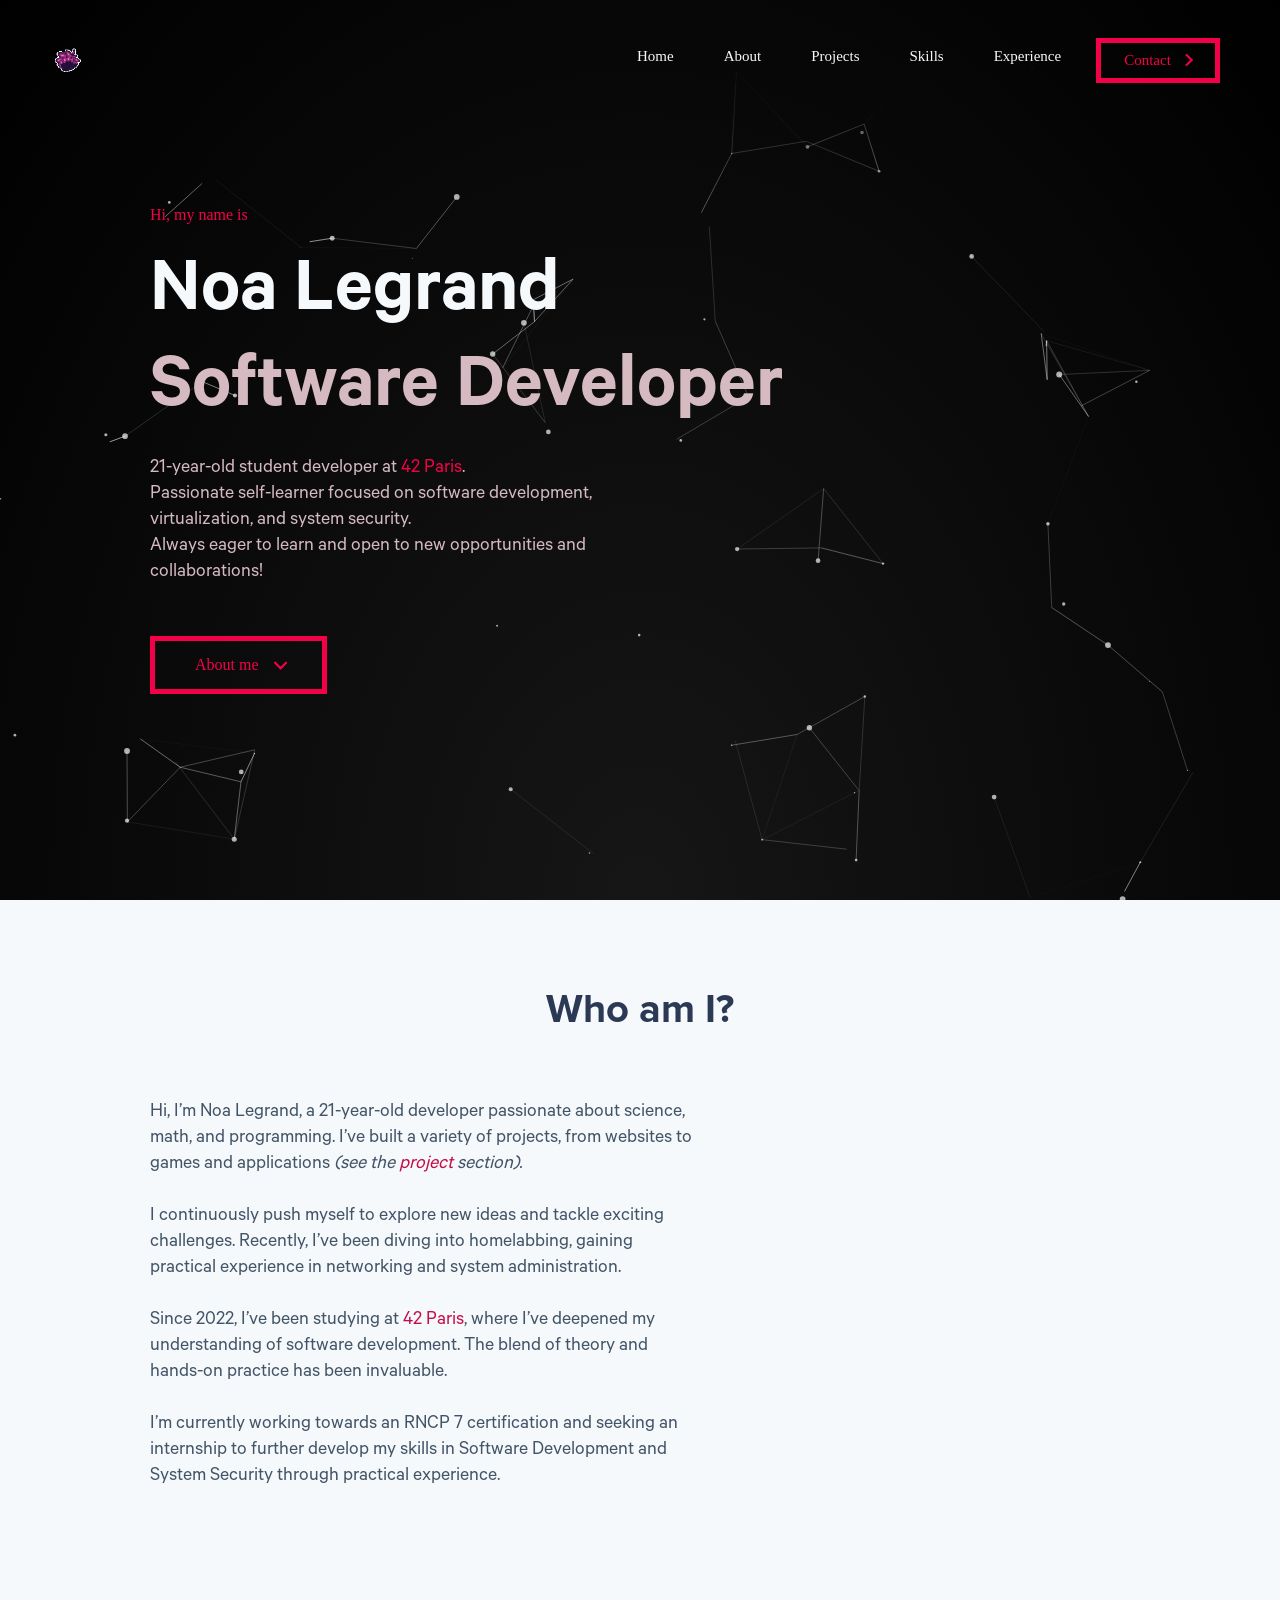
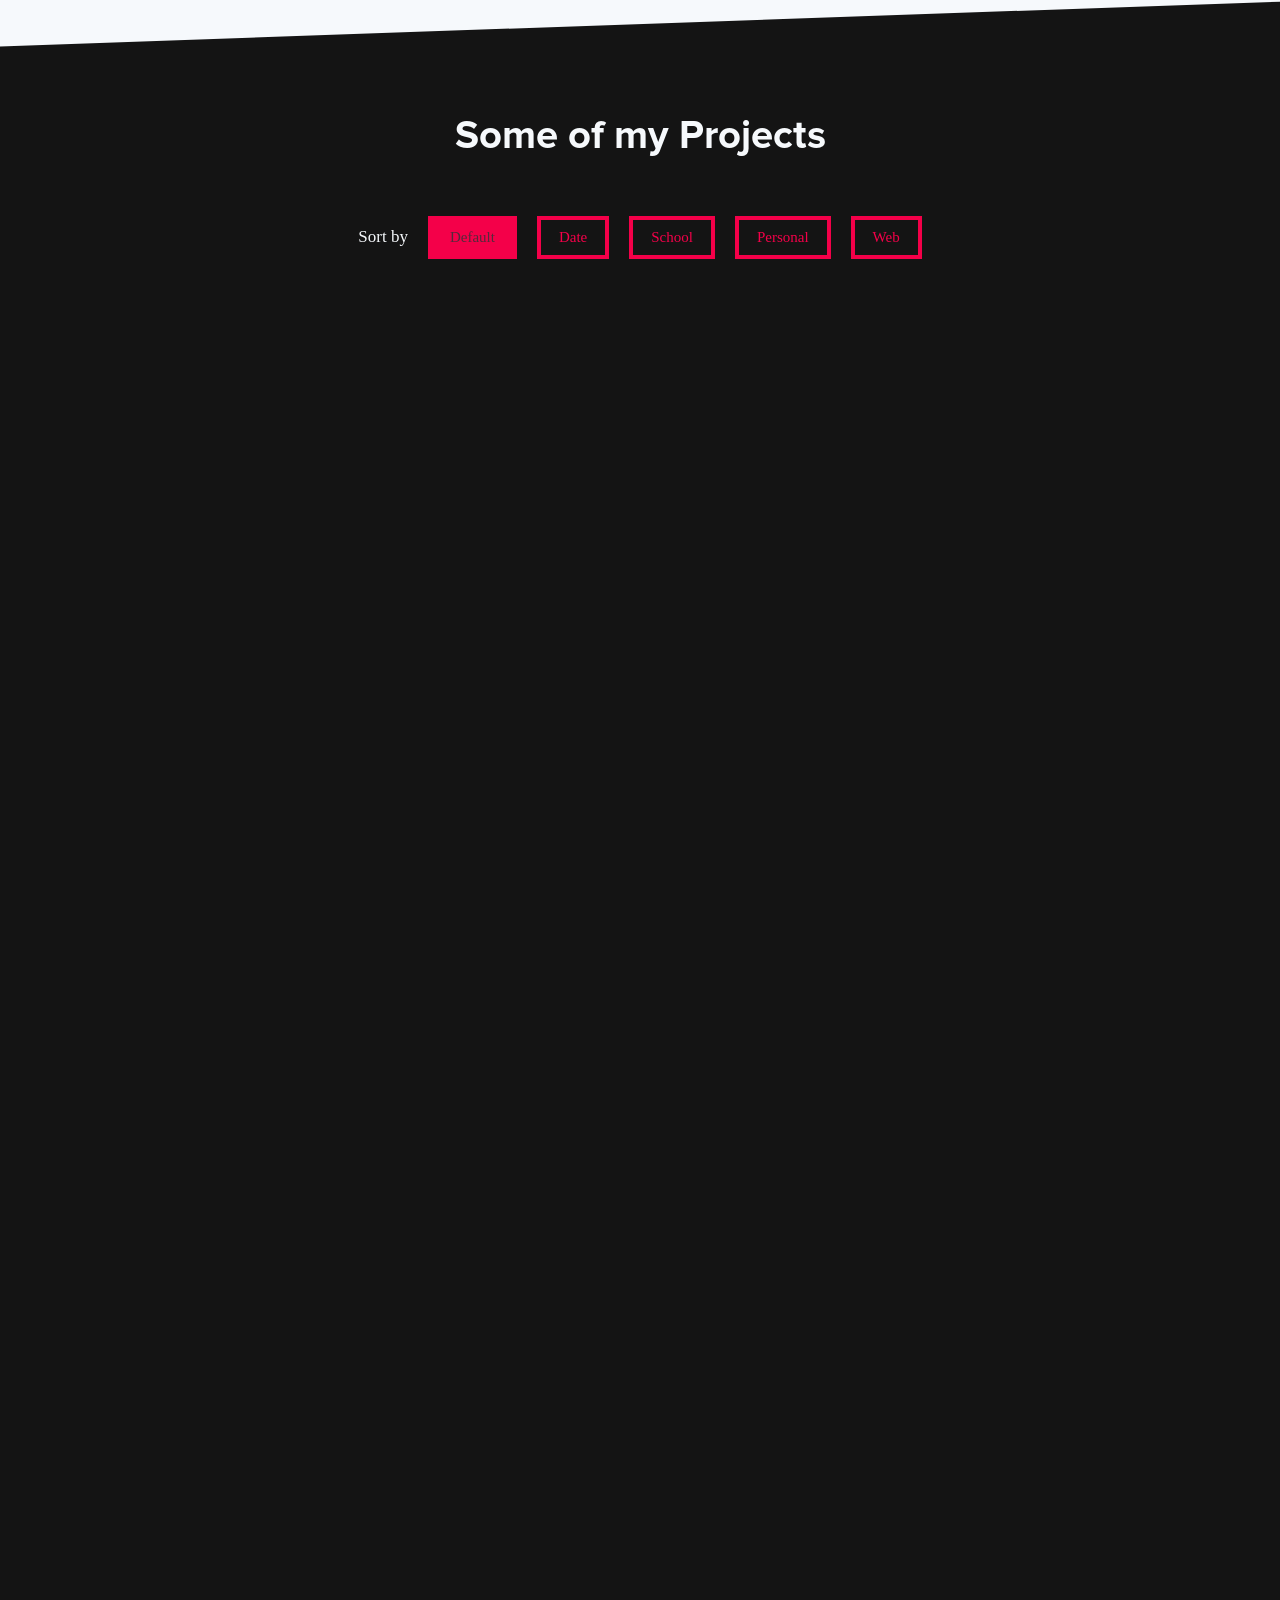
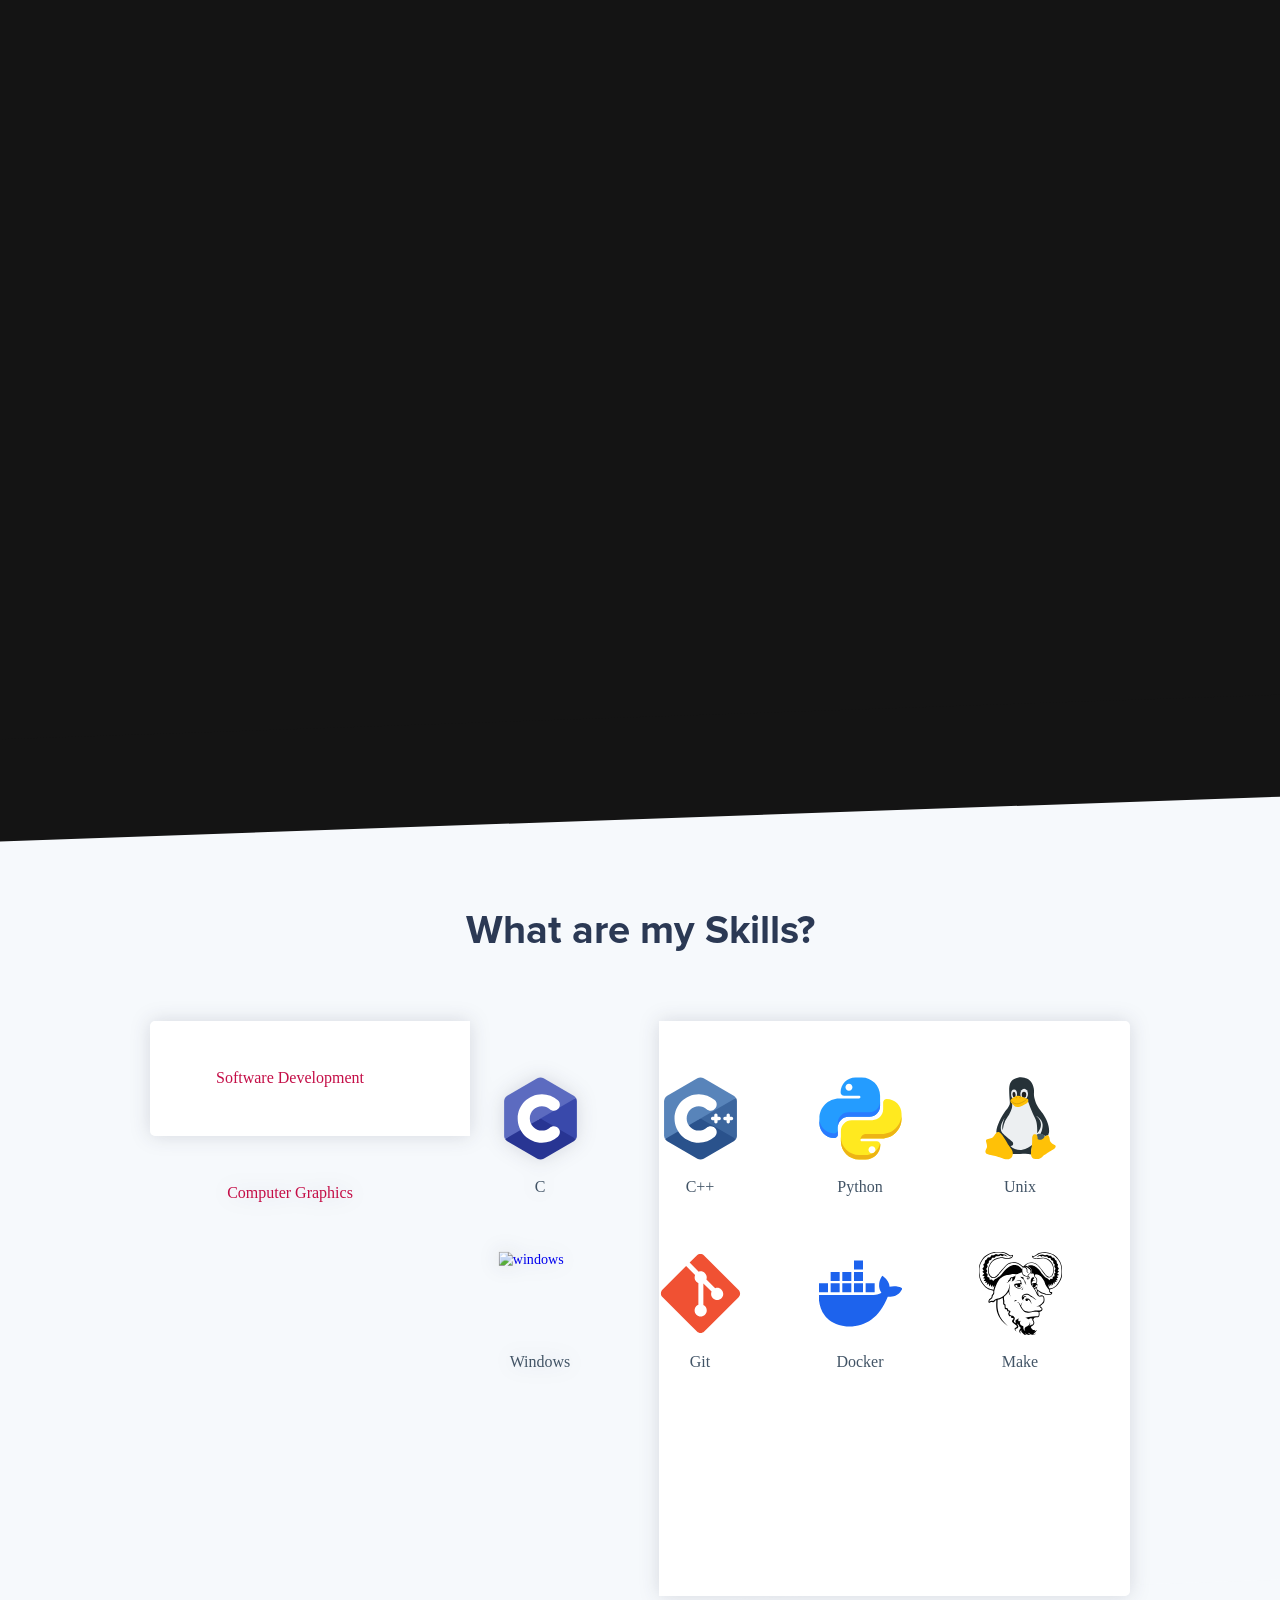
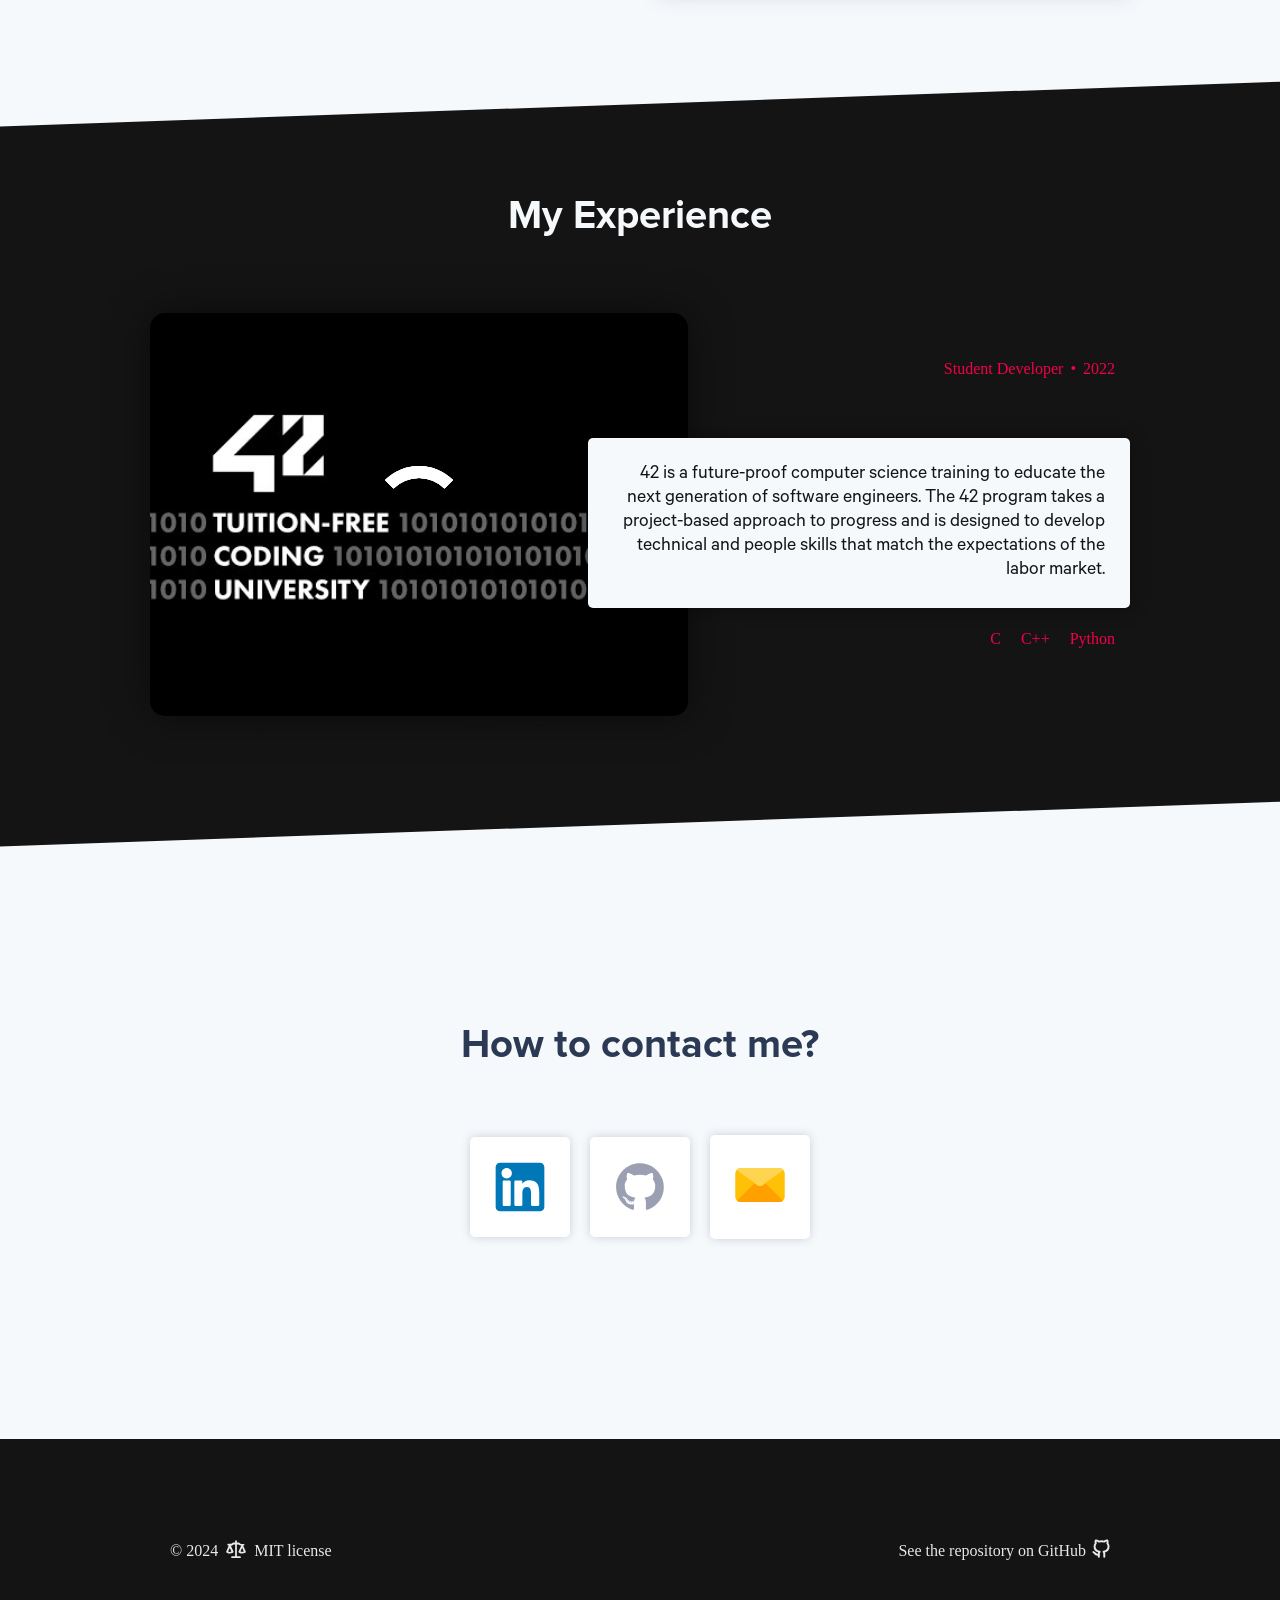
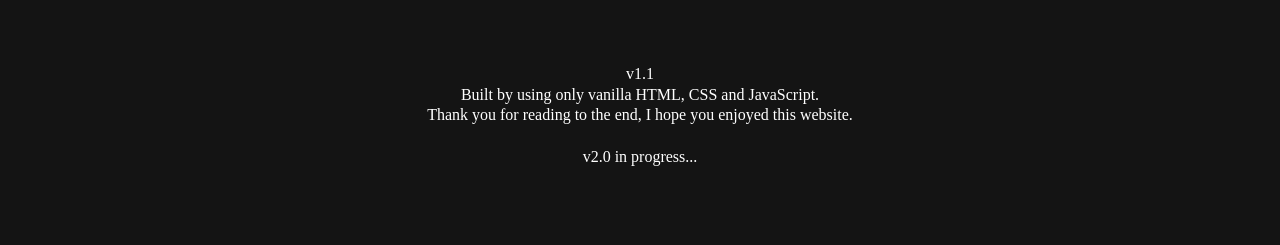
==== commit 1cbafdf1: "new photo, colorscheme changes, tweaks to texts" ====
--- a/index.html
+++ b/index.html
@@ -122,16 +122,15 @@
 					<div class="content">
 						<span class="hi in_animation">Hi, my name is</span>
 						<span class="name in_animation">Noa Legrand</span>
-						<span class="title in_animation">Software Developer / DevSecOps</span>
+						<span class="title in_animation">Software Developer</span>
 						<p class="bio in_animation">
-							21-year-old developer studying at <a class="link" href="https://42.fr/en/homepage/" target="_blank">42 Paris</a>.<br/>
-							Passionate self-learner with a focus on software development,  virtualization, and system security.<br/>
-							I enjoy working on personal projects in my free time and am always eager to learn.<br/>
-							Open to new opportunities and collaborations!
+							21-year-old student developer at <a class="link" href="https://42.fr/en/homepage/" target="_blank">42 Paris</a>.<br/>
+							Passionate self-learner focused on software development, virtualization, and system security.<br/>
+							Always eager to learn and open to new opportunities and collaborations!
 						</p>
 						<div class="home_button in_animation">
 							<a class="button" href="#about">
-								<p>Get Started</p>
+								<p>About me</p>
 								<svg class="button_arrow" xmlns="http://www.w3.org/2000/svg" viewBox="0 0 17.69 17.39"><g>
 									<path class="path_1" d="M8.9 12.4 L8.9 12.4"/>
 									<path class="path_2" d="M16.2 5 8.9 12.4 1.5 5"/>
@@ -149,17 +148,16 @@
 						<span class="section_title">Who am I?</span>
 						<div class="about_content">
 							<p class="p_1">
-								Hi, I’m Noa Legrand, a 21-year-old developer passionate about science, math, and programming. I built a variety of projects from websites to games and more <i>(see the <a class="link" href="#projects">project</a> section)</i>. <br/><br/>
-
-								I’m constantly pushing myself to explore new ideas and tackle fresh challenges.
-								Recently, I’ve been diving into homelabbing, where I’m gaining practical experience with networking and system administration.<br/><br/>
-
-								Since 2022, I’ve been studying at <a class="link" href="https://42.fr/en/homepage/" target="_blank">42 Paris</a>, where I’ve expanded my understanding of software development. The mix of theory and hands-on practice has been invaluable.<br/><br/>
-
-								I’m currently working towards an RNCP 7 certification and seeking an internship to further develop my skills in DevSecOps and backend development through practical experience.
+								Hi, I’m Noa Legrand, a 21-year-old developer passionate about science, math, and programming. I’ve built a variety of projects, from websites to games and applications <i>(see the <a class="link" href="#projects">project</a> section).</i><br/><br/>
+
+								I continuously push myself to explore new ideas and tackle exciting challenges. Recently, I’ve been diving into homelabbing, gaining practical experience in networking and system administration.<br/><br/>
+
+								Since 2022, I’ve been studying at <a class="link" href="https://42.fr/en/homepage/" target="_blank">42 Paris</a>, where I’ve deepened my understanding of software development. The blend of theory and hands-on practice has been invaluable.<br/><br/>
+
+								I’m currently working towards an RNCP 7 certification and seeking an internship to further develop my skills in Software Development and System Security through practical experience.<br/><br/>
 							</p>
 							<div class="photo">
-								<img class="in_animation" src="resources/noa/linkedin.jpeg" alt="photo" width="760px" height="760px"/>
+								<img class="in_animation" src="resources/noa/headshot_col.png" alt="photo" width="760px" height="760px"/>
 							</div>
 						</div>
 					</div>
--- a/css/properties.css
+++ b/css/properties.css
@@ -63,13 +63,13 @@
 
 body
 {
-	--light_red: #56dcfc;
+	/* --light_red: #56dcfc; */
 	--blue: #197dff;
-	--fade_light_red: rgba(86, 220, 252, 0.15);
+	/* --fade_light_red: rgba(86, 220, 252, 0.15); */
 	/* --light_gray: #8ea9bf; */
 	--white: #f6f9fc;
 	--fade_white: rgb(191, 182, 216);
-	--dark_red: #101d30;
+	/* --dark_red: #101d30; */
 	--fade_dark_blue: rgba(16, 29, 48, 0.9);
 	--black_title: #2b3954;
 	--black_text: #425466;
@@ -77,7 +77,7 @@
 	--purple: rgb(52, 52, 102);
 
 	/* new colors */
-	--light_red: #f4034e;
+	--light_red: #f40049;
 	--light_gray: #d5bac1;
 	--red: #c40e47;
 	--fade_light_red: rgba(244, 3, 79, 0.15);
--- a/css/style.css
+++ b/css/style.css
@@ -1,4 +1,4 @@
-@import "https://www.nerdfonts.com/assets/css/webfont.css";
+/* @import "https://www.nerdfonts.com/assets/css/webfont.css"; */
 
 *
 {
--- a/css/projects.css
+++ b/css/projects.css
@@ -193,7 +193,7 @@
 {
 	font-family: calibre_semi_bold;
 	font-size: 32px;
-	color: var(--white);
+	color: var(--dark1);
 	text-decoration: none;
 	margin-bottom: 12px;
 	margin-left: 15px;
@@ -448,8 +448,8 @@
 		margin-left: 0px;
 		margin-right: 0px;
 		padding: 60px 40px 60px 40px;
-		background-color: rgba(52, 52, 102, 0.75);
-		/* border-radius: 15px; */
+		background-color: var(--white);
+		border-radius: 5px;
 	}
 
 	@media screen and (max-width: 500px)
@@ -485,7 +485,7 @@
 
 	#projects_section .project_text .text p
 	{
-		color: var(--white);
+		color: var(--dark1);
 	}
 
 	#projects_section .project_text .tags
--- a/css/experience.css
+++ b/css/experience.css
@@ -192,7 +192,7 @@
 {
 	font-family: calibre_semi_bold;
 	font-size: 32px;
-	color: var(--white);
+	color: var(--dark1);
 	text-decoration: none;
 	margin-bottom: 12px;
 	margin-left: 15px;
@@ -447,8 +447,8 @@
 		margin-left: 0px;
 		margin-right: 0px;
 		padding: 60px 40px 60px 40px;
-		background-color: rgba(52, 52, 102, 0.75);
-		border-radius: 15px;
+		background-color: var(--white);
+		border-radius: 5px;
 	}
 
 	@media screen and (max-width: 500px)
@@ -484,7 +484,7 @@
 
 	#experience_section .job_text .text p
 	{
-		color: var(--white);
+		color: var(--dark1);
 	}
 
 	#experience_section .job_text .tags
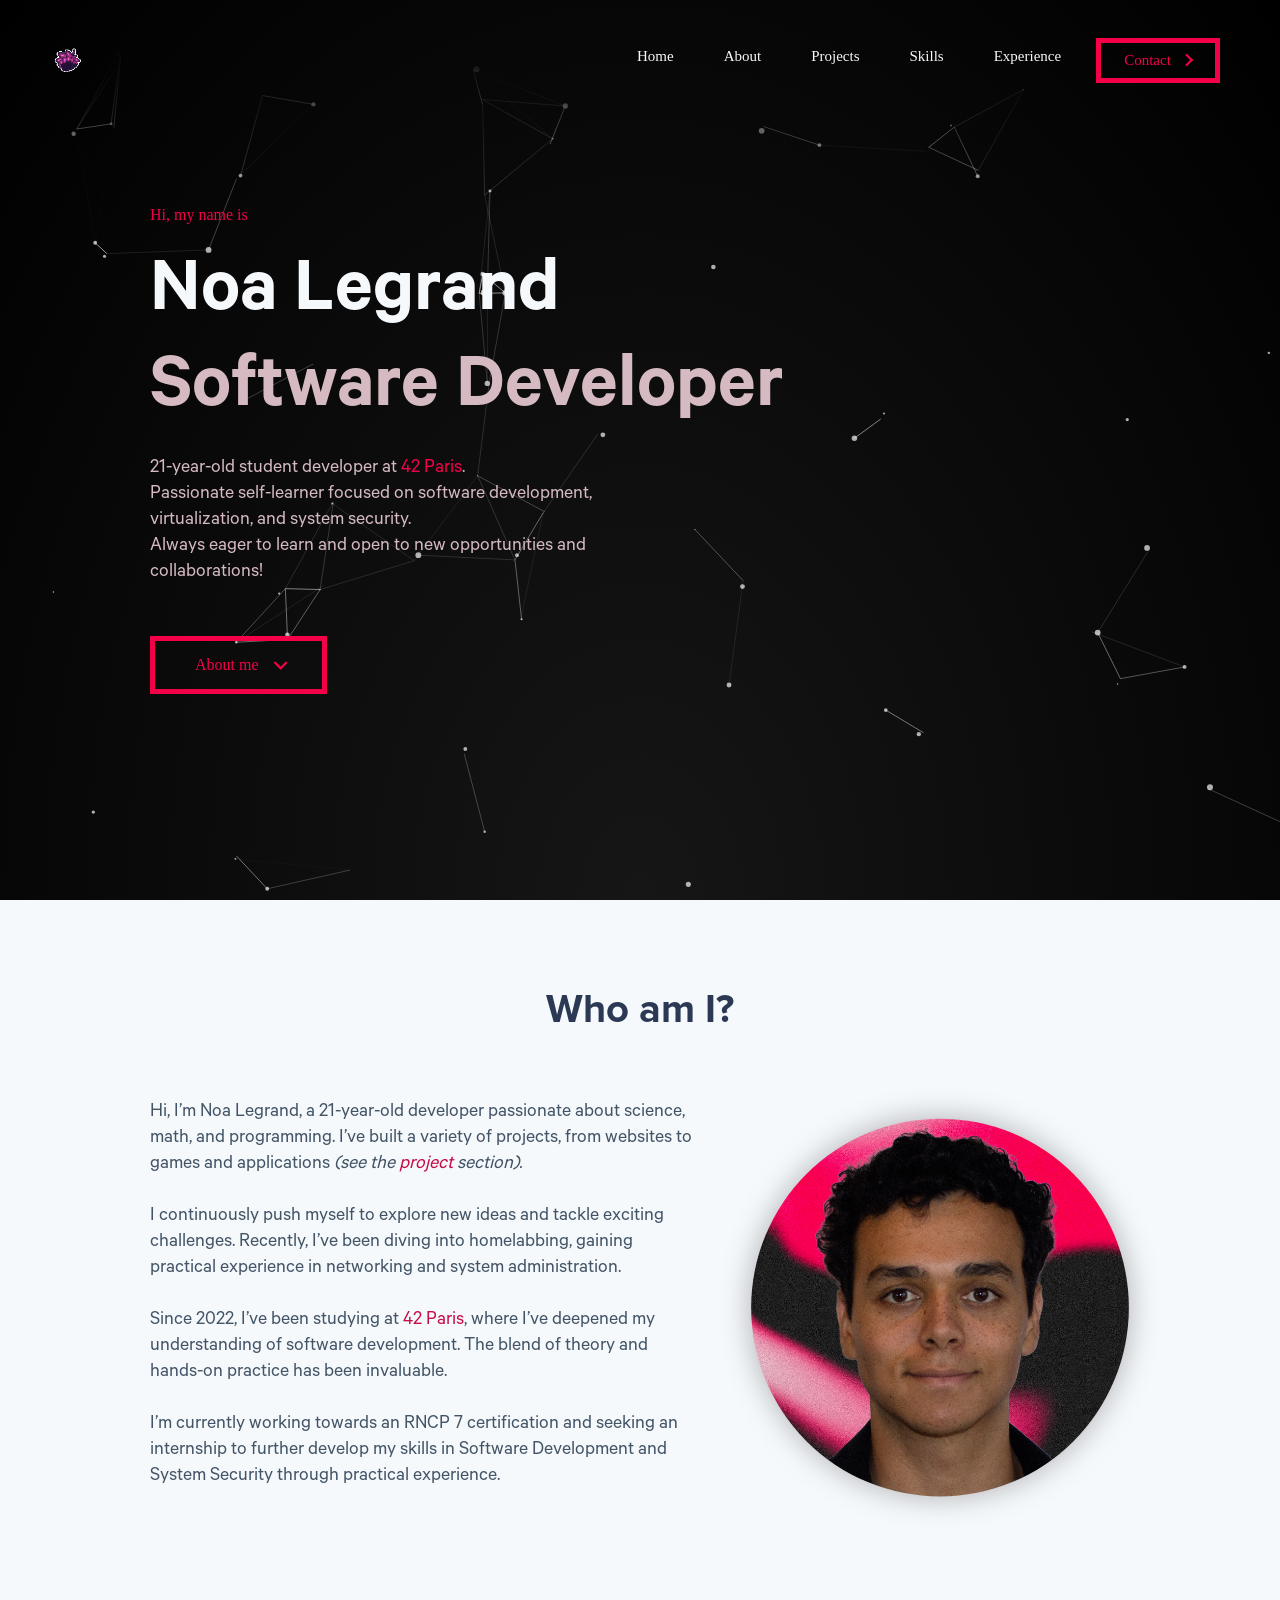
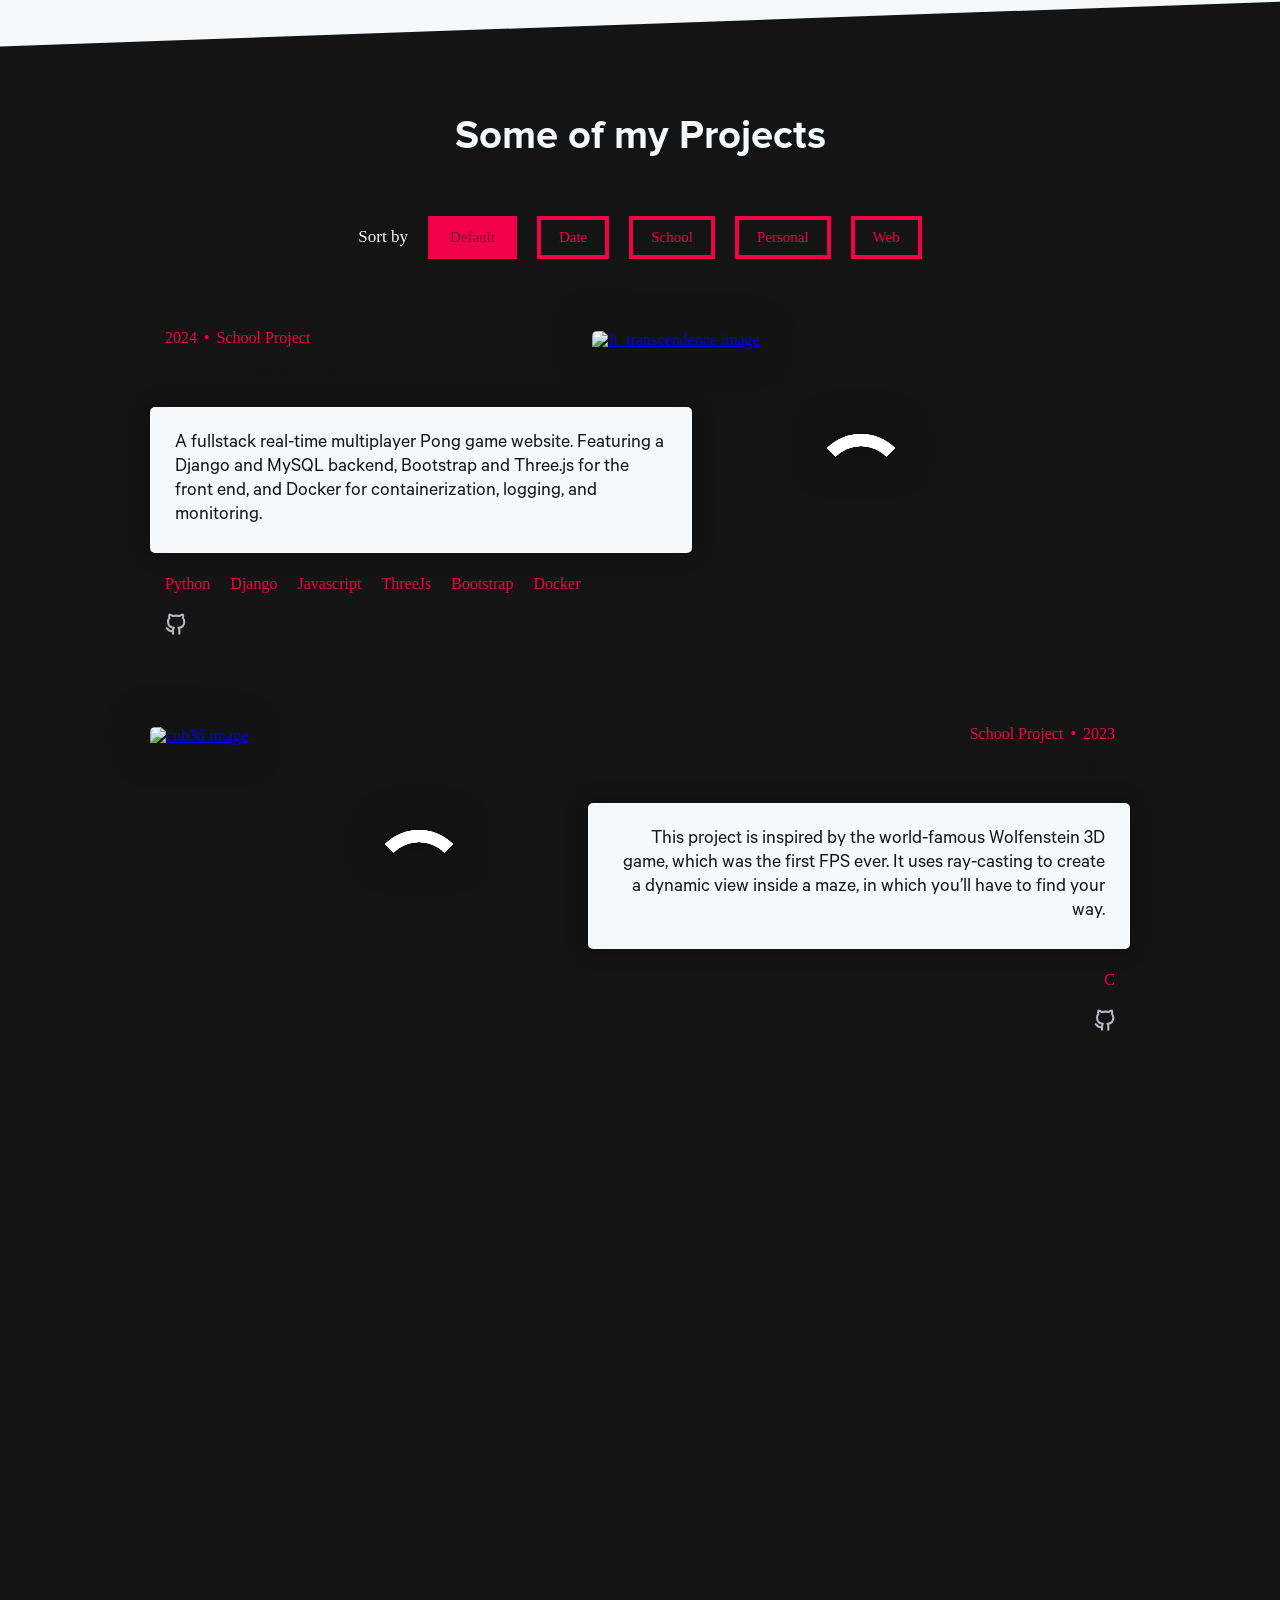
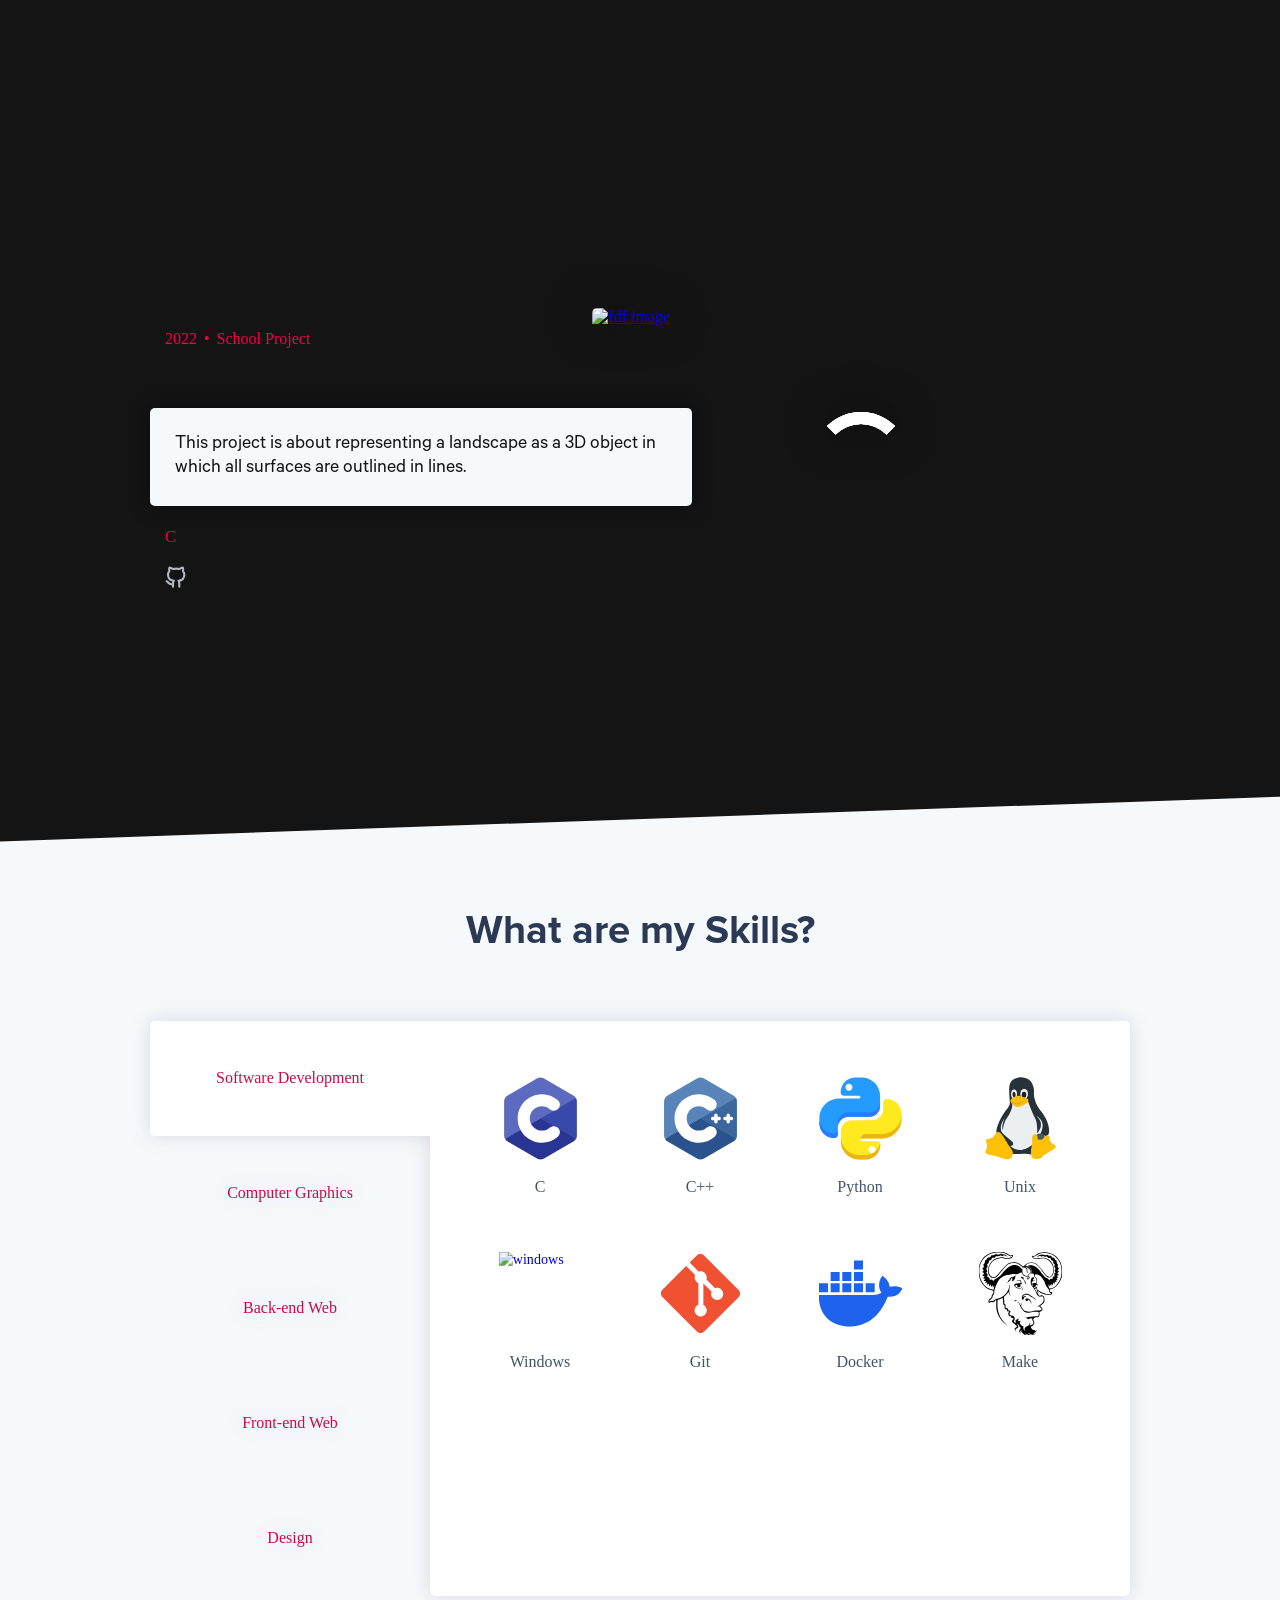
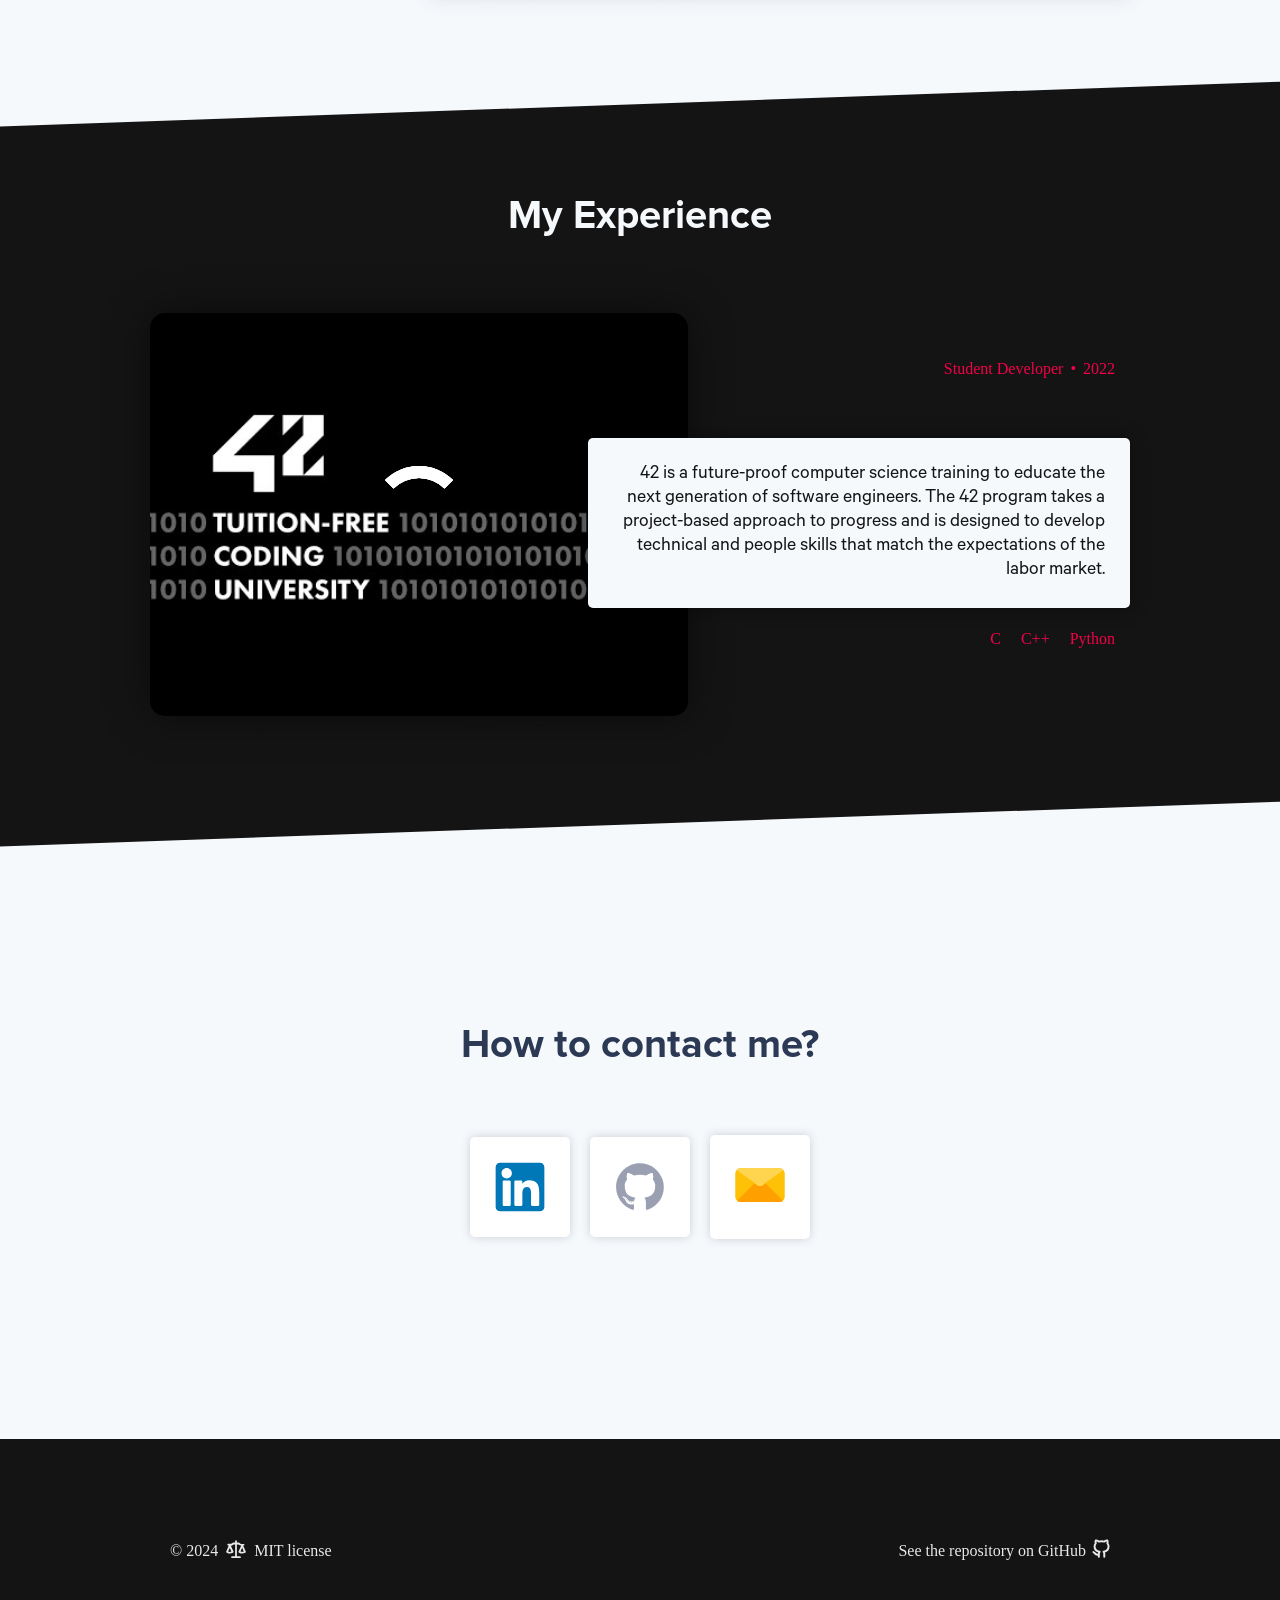
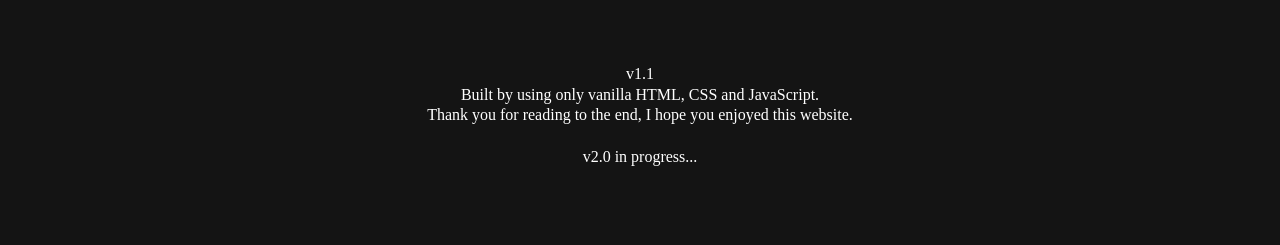
==== commit 154e1825: "http to https in index.html only" ====
--- a/index.html
+++ b/index.html
@@ -46,7 +46,7 @@
 		<link rel="stylesheet" type="text/css" href="css/home.css"/>
 	</head>
 	<body>
-		<div id="loading_screen"></div>
+		<!-- <div id="loading_screen"></div> -->
 		<!-- <div id="safari_warning"> -->
 		<!-- 	<p> -->
 		<!-- 		You are using Safari. This website is not optimized for this browser. -->
@@ -72,7 +72,7 @@
 							<li class="contact in_animation">
 								<a class="button" href="#contact">
 									<p>Contact</p>
-									<svg class="button_arrow" xmlns="http://www.w3.org/2000/svg" viewBox="0 0 17.69 17.39"><g>
+									<svg class="button_arrow" xmlns="https://www.w3.org/2000/svg" viewBox="0 0 17.69 17.39"><g>
 										<path class="path_1" d="M8.9 12.4 L8.9 12.4"/>
 										<path class="path_2" d="M16.2 5 8.9 12.4 1.5 5"/></g>
 									</svg>
@@ -80,7 +80,7 @@
 							</li>
 						</ol>
 					</div>
-					<svg class="menu_icon" viewBox="0 0 140 100" xmlns="http://www.w3.org/2000/svg">
+					<svg class="menu_icon" viewBox="0 0 140 100" xmlns="https://www.w3.org/2000/svg">
 						<line x1="10" y1="10" x2="130" y2="10"/>
 						<line x1="30" y1="50" x2="130" y2="50"/>
 						<line x1="50" y1="90" x2="130" y2="90"/>
@@ -90,7 +90,7 @@
 		</div>
 
 		<div id="menu_div">
-			<svg class="menu_icon" viewBox="0 0 100 100" xmlns="http://www.w3.org/2000/svg">
+			<svg class="menu_icon" viewBox="0 0 100 100" xmlns="https://www.w3.org/2000/svg">
 				<line x1="10" y1="10" x2="90" y2="90"/>
 				<line x1="10" y1="90" x2="90" y2="10"/>
 			</svg>
@@ -104,7 +104,7 @@
 					<li class="contact">
 						<a class="button" href="#contact">
 							<p>Contact</p>
-							<svg class="button_arrow" xmlns="http://www.w3.org/2000/svg" viewBox="0 0 17.69 17.39"><g>
+							<svg class="button_arrow" xmlns="https://www.w3.org/2000/svg" viewBox="0 0 17.69 17.39"><g>
 								<path class="path_1" d="M8.9 12.4 L8.9 12.4"/>
 								<path class="path_2" d="M16.2 5 8.9 12.4 1.5 5"/></g>
 							</svg>
@@ -131,7 +131,7 @@
 						<div class="home_button in_animation">
 							<a class="button" href="#about">
 								<p>About me</p>
-								<svg class="button_arrow" xmlns="http://www.w3.org/2000/svg" viewBox="0 0 17.69 17.39"><g>
+								<svg class="button_arrow" xmlns="https://www.w3.org/2000/svg" viewBox="0 0 17.69 17.39"><g>
 									<path class="path_1" d="M8.9 12.4 L8.9 12.4"/>
 									<path class="path_2" d="M16.2 5 8.9 12.4 1.5 5"/>
 								</g></svg>
@@ -259,7 +259,7 @@
 							</a>
 							<a class="" href="https://github.com/noapoleon/portfolio" target="_blank">
 								<span>See the repository on GitHub</span>
-								<svg xmlns="http://www.w3.org/2000/svg" viewBox="0 0 19.05 20.31"><g><path d="M7.26 16.34c-4.11 1.23-4.11-2.06-5.76-2.47M13 18.81V15.62a2.78 2.78 0 0 0-.77-2.15c2.59-.28 5.3-1.26 5.3-5.76a4.46 4.46 0 0 0-1.23-3.08 4.18 4.18 0 0 0-.08-3.11s-1-.29-3.22 1.22a11 11 0 0 0-5.76 0C5 1.23 4 1.52 4 1.52A4.18 4.18 0 0 0 4 4.63 4.48 4.48 0 0 0 2.73 7.74c0 4.46 2.72 5.44 5.31 5.76a2.8 2.8 0 0 0-.78 2.12v3.19"/></g></svg>
+								<svg xmlns="https://www.w3.org/2000/svg" viewBox="0 0 19.05 20.31"><g><path d="M7.26 16.34c-4.11 1.23-4.11-2.06-5.76-2.47M13 18.81V15.62a2.78 2.78 0 0 0-.77-2.15c2.59-.28 5.3-1.26 5.3-5.76a4.46 4.46 0 0 0-1.23-3.08 4.18 4.18 0 0 0-.08-3.11s-1-.29-3.22 1.22a11 11 0 0 0-5.76 0C5 1.23 4 1.52 4 1.52A4.18 4.18 0 0 0 4 4.63 4.48 4.48 0 0 0 2.73 7.74c0 4.46 2.72 5.44 5.31 5.76a2.8 2.8 0 0 0-.78 2.12v3.19"/></g></svg>
 							</a>
 						</div>
 						<div class="footer_content">
--- a/css/style.css
+++ b/css/style.css
@@ -35,7 +35,7 @@
 	left: 0;
 	width: 100%;
 	height: 100%;
-	background-color: #0b1b2e;
+	background-color: var(--dark1);
 	z-index: 10002;
 }
 
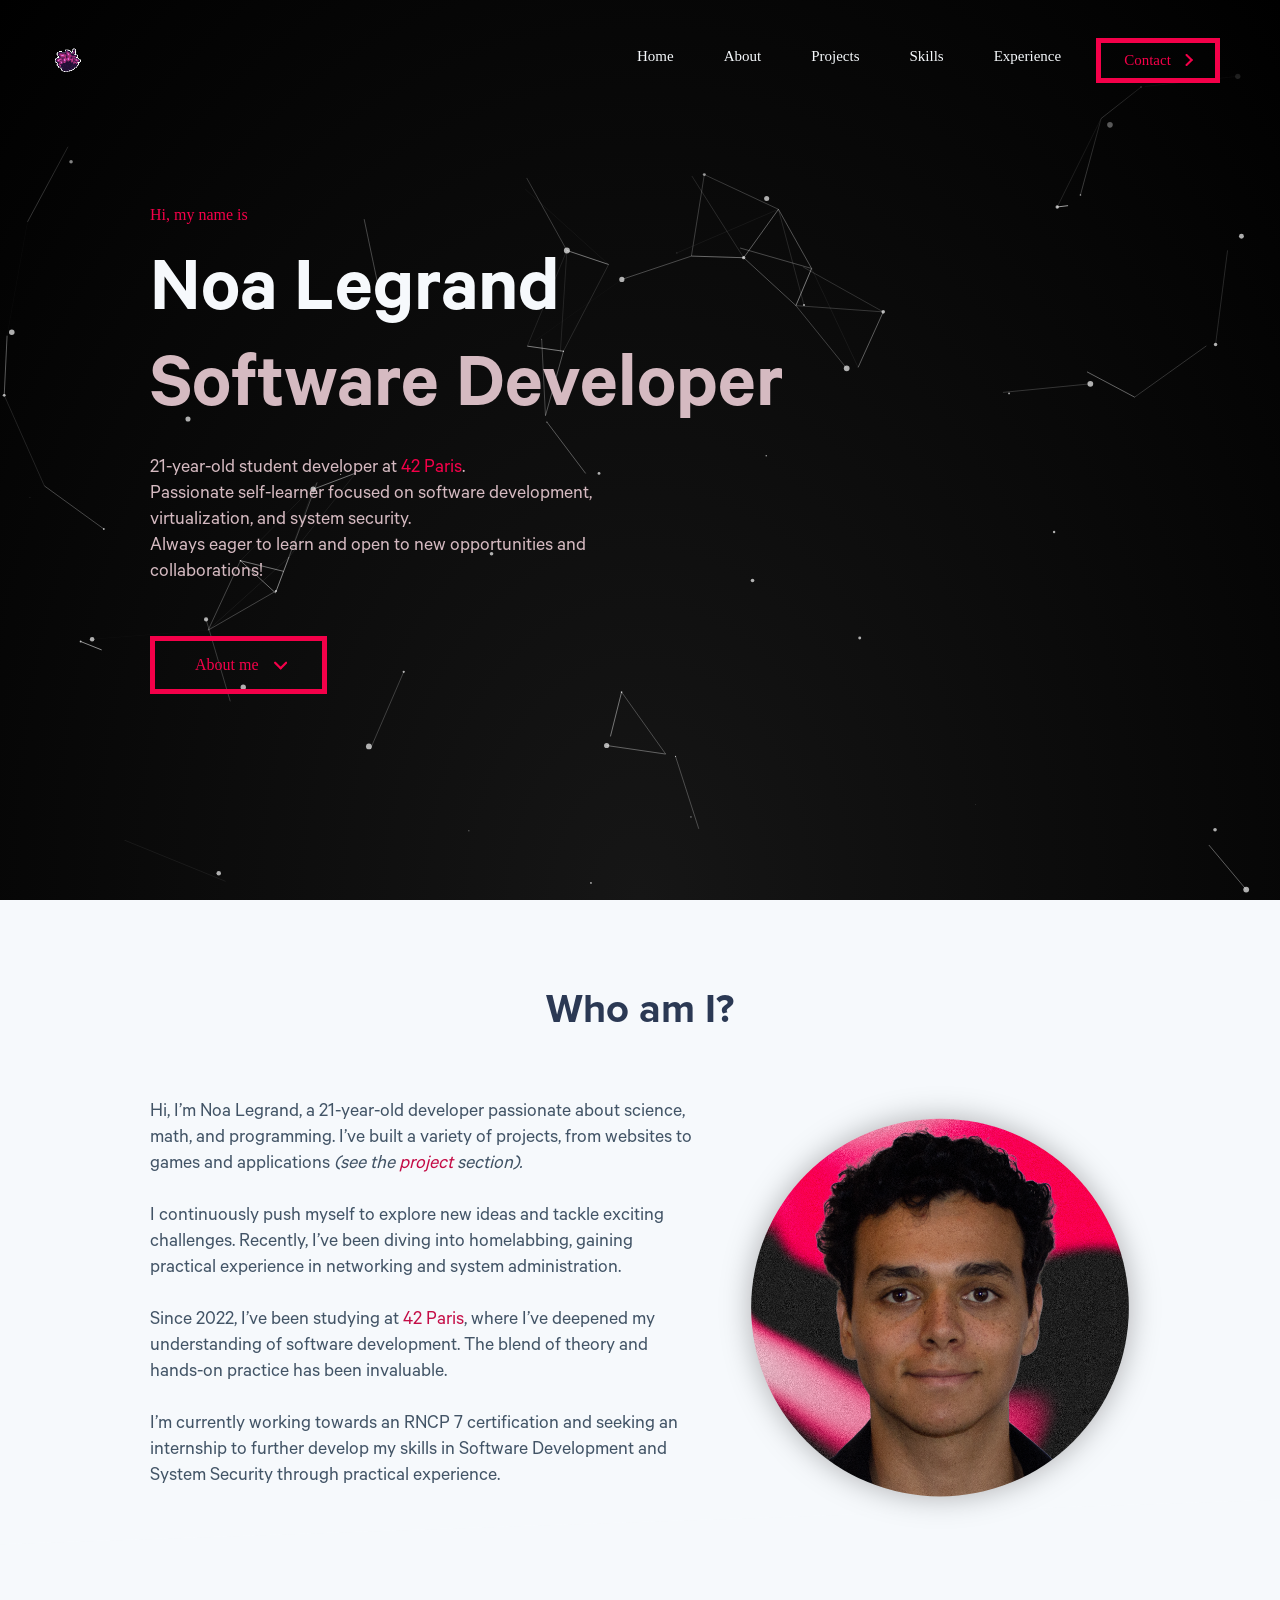
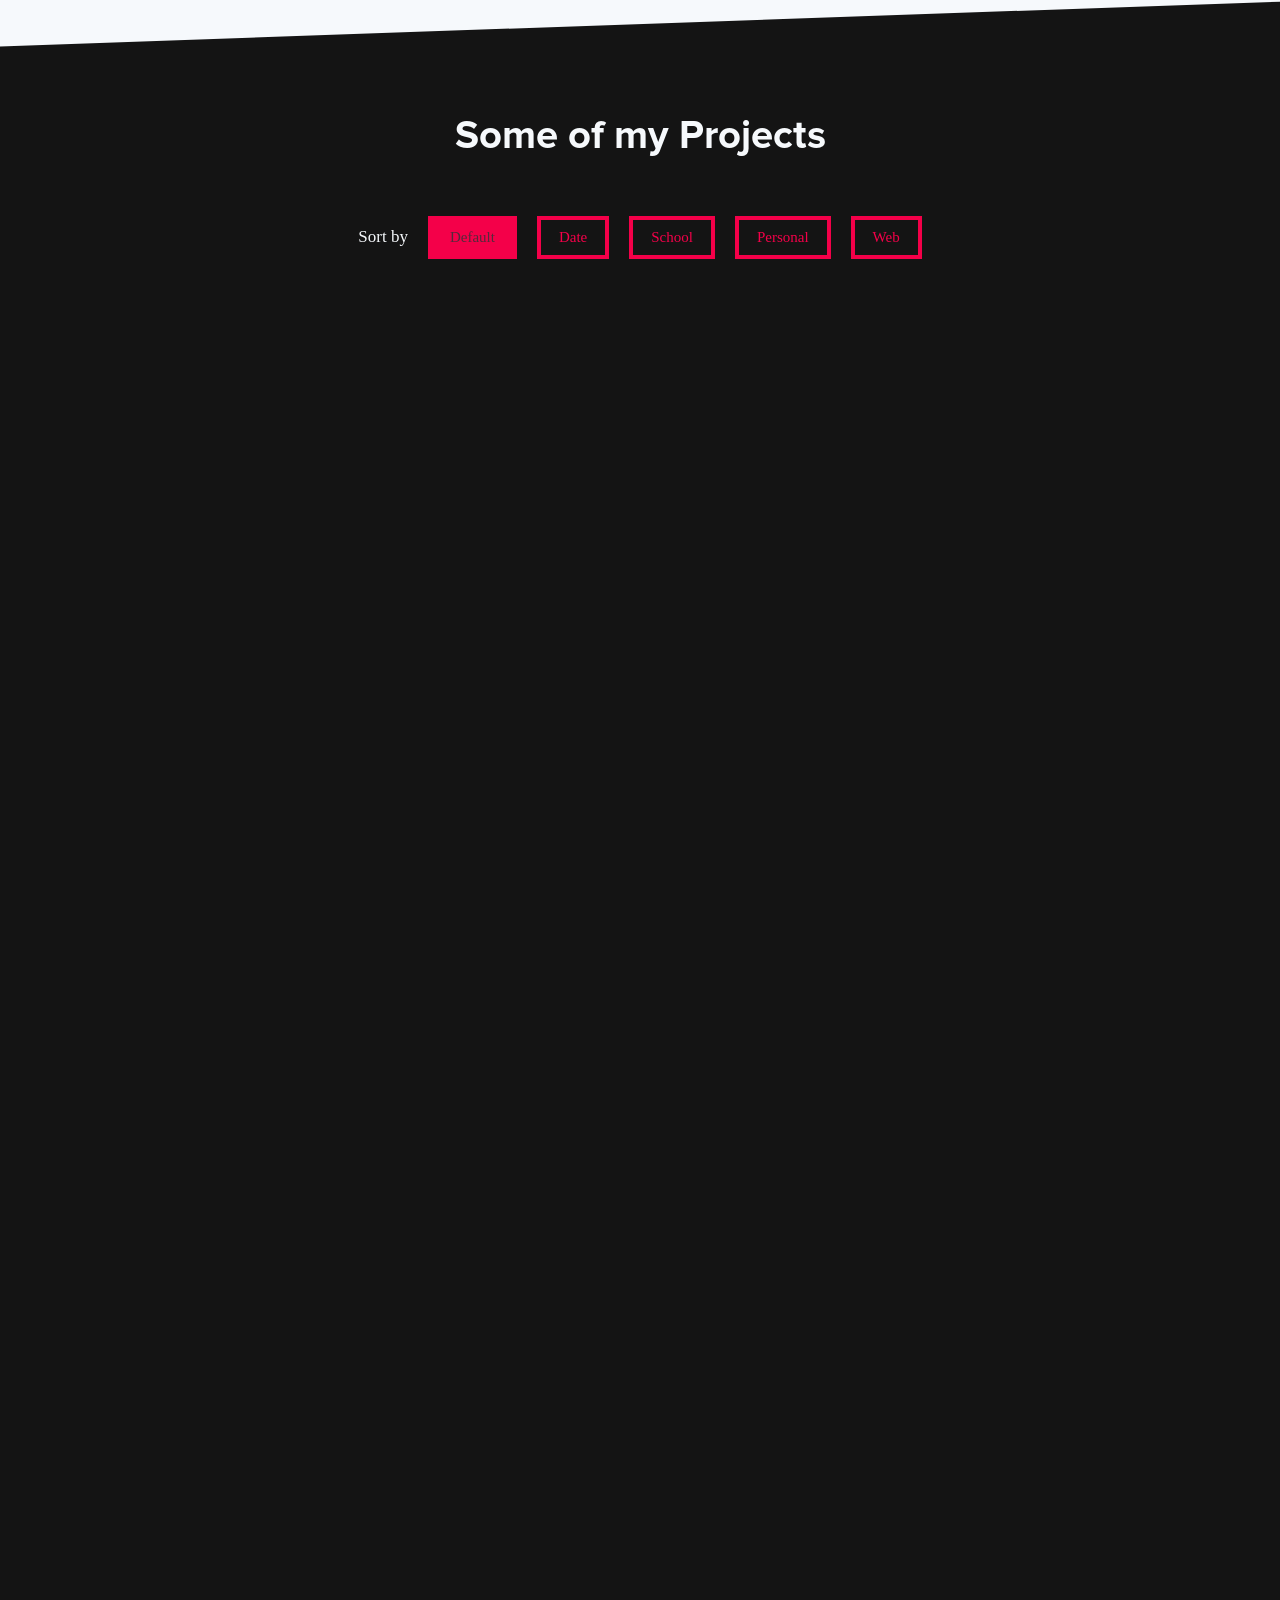
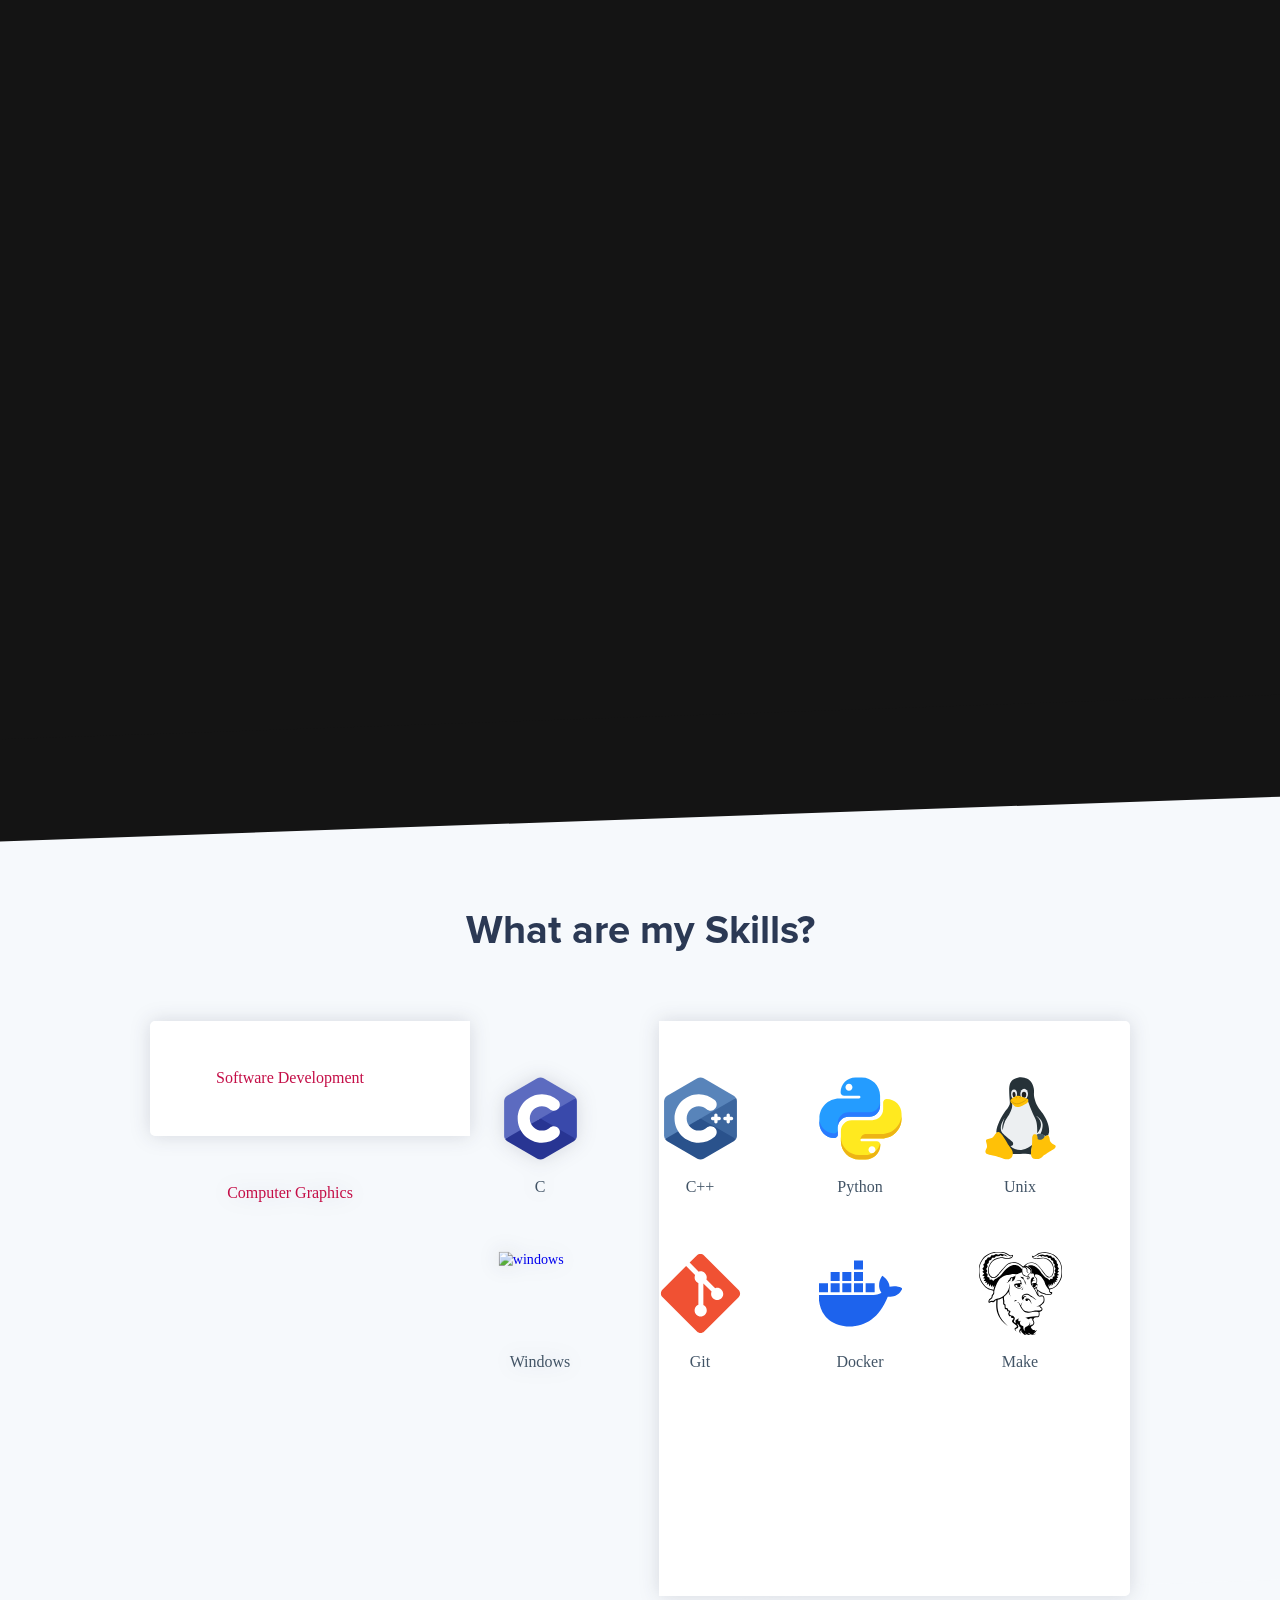
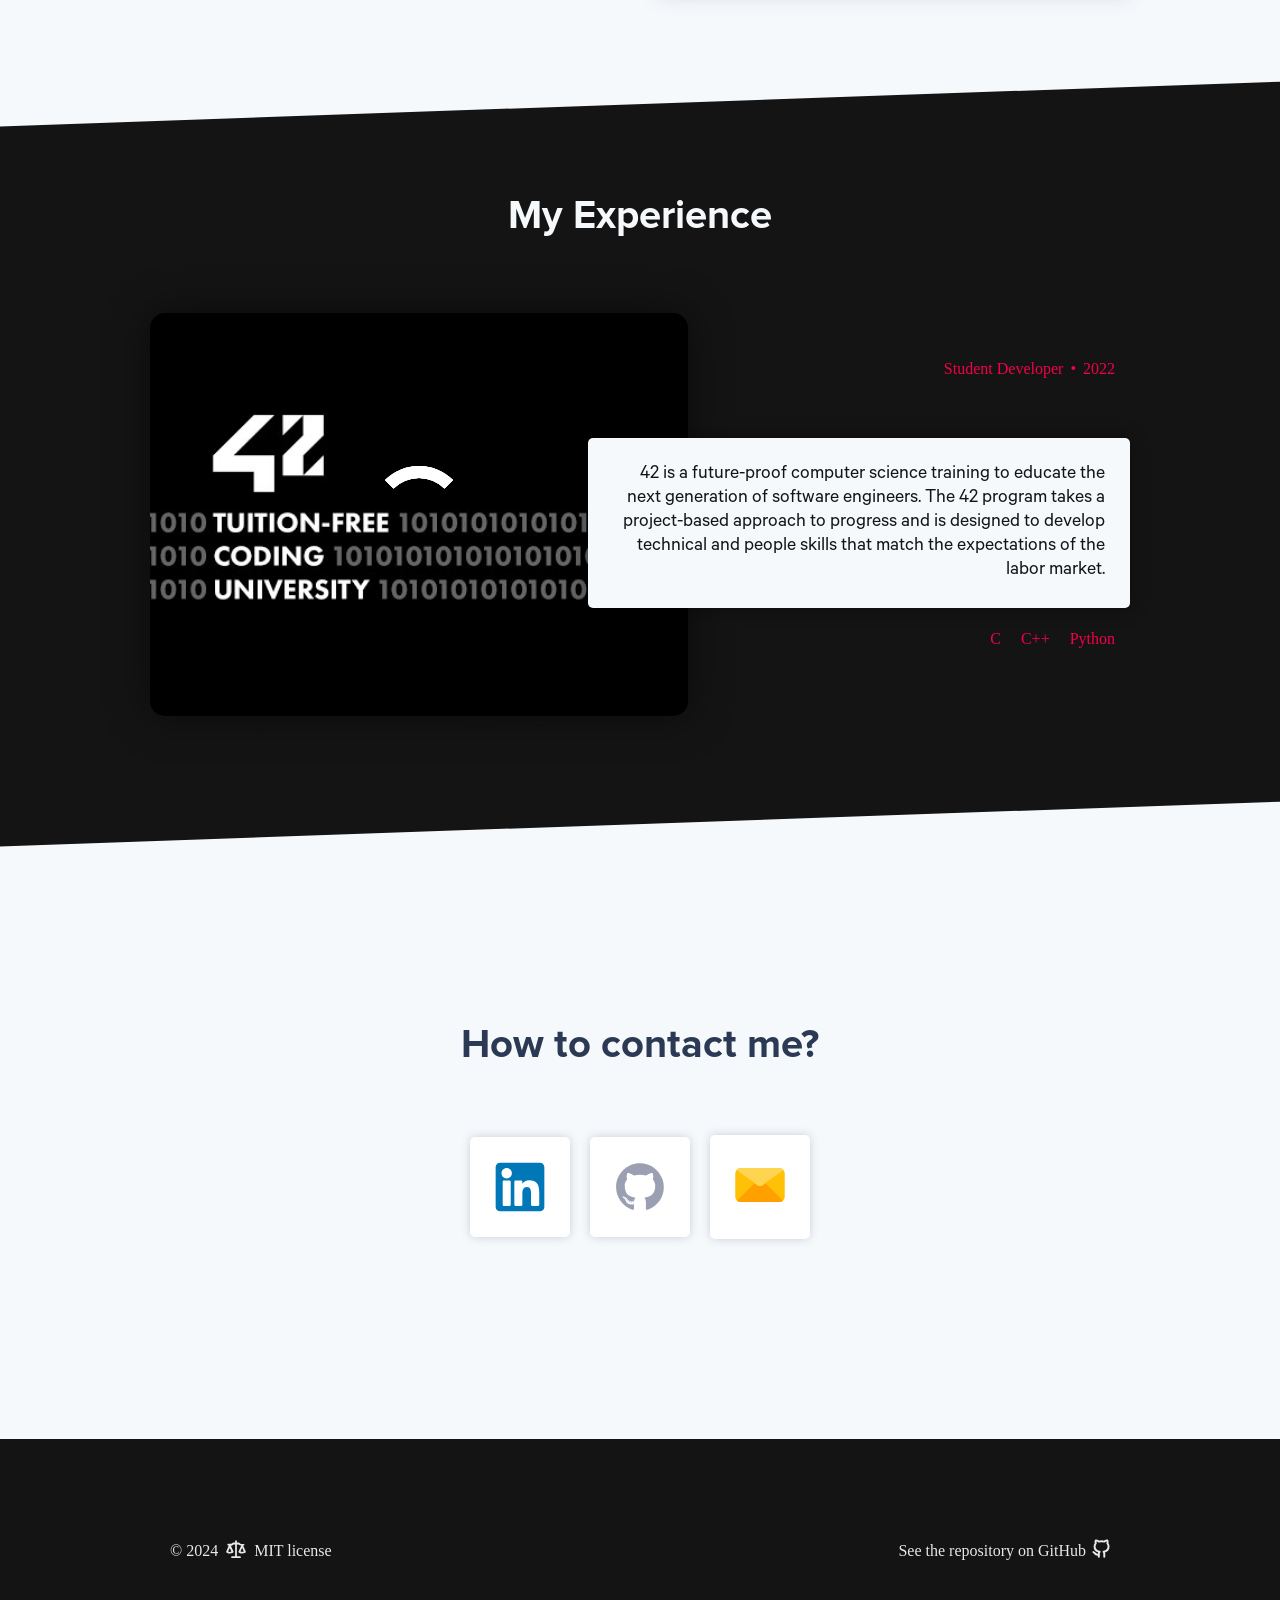
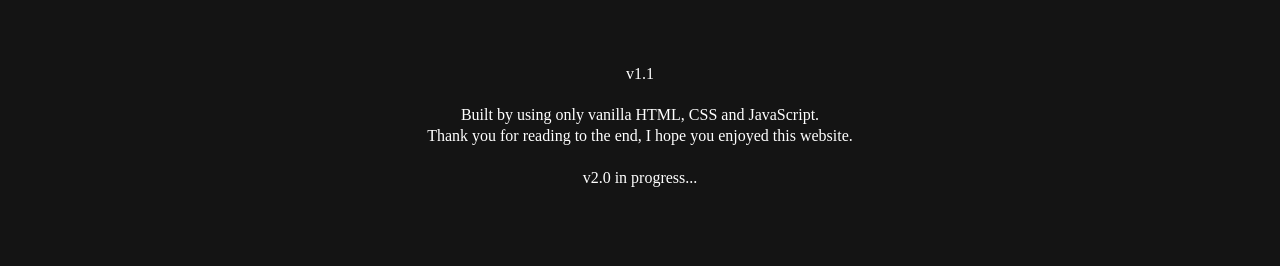
==== commit 87331f2f: "changed footer text, updated embed images" ====
--- a/index.html
+++ b/index.html
@@ -72,7 +72,7 @@
 							<li class="contact in_animation">
 								<a class="button" href="#contact">
 									<p>Contact</p>
-									<svg class="button_arrow" xmlns="https://www.w3.org/2000/svg" viewBox="0 0 17.69 17.39"><g>
+									<svg class="button_arrow" xmlns="http://www.w3.org/2000/svg" viewBox="0 0 17.69 17.39"><g>
 										<path class="path_1" d="M8.9 12.4 L8.9 12.4"/>
 										<path class="path_2" d="M16.2 5 8.9 12.4 1.5 5"/></g>
 									</svg>
@@ -80,7 +80,7 @@
 							</li>
 						</ol>
 					</div>
-					<svg class="menu_icon" viewBox="0 0 140 100" xmlns="https://www.w3.org/2000/svg">
+					<svg class="menu_icon" viewBox="0 0 140 100" xmlns="http://www.w3.org/2000/svg">
 						<line x1="10" y1="10" x2="130" y2="10"/>
 						<line x1="30" y1="50" x2="130" y2="50"/>
 						<line x1="50" y1="90" x2="130" y2="90"/>
@@ -90,7 +90,7 @@
 		</div>
 
 		<div id="menu_div">
-			<svg class="menu_icon" viewBox="0 0 100 100" xmlns="https://www.w3.org/2000/svg">
+			<svg class="menu_icon" viewBox="0 0 100 100" xmlns="http://www.w3.org/2000/svg">
 				<line x1="10" y1="10" x2="90" y2="90"/>
 				<line x1="10" y1="90" x2="90" y2="10"/>
 			</svg>
@@ -104,7 +104,7 @@
 					<li class="contact">
 						<a class="button" href="#contact">
 							<p>Contact</p>
-							<svg class="button_arrow" xmlns="https://www.w3.org/2000/svg" viewBox="0 0 17.69 17.39"><g>
+							<svg class="button_arrow" xmlns="http://www.w3.org/2000/svg" viewBox="0 0 17.69 17.39"><g>
 								<path class="path_1" d="M8.9 12.4 L8.9 12.4"/>
 								<path class="path_2" d="M16.2 5 8.9 12.4 1.5 5"/></g>
 							</svg>
@@ -131,7 +131,7 @@
 						<div class="home_button in_animation">
 							<a class="button" href="#about">
 								<p>About me</p>
-								<svg class="button_arrow" xmlns="https://www.w3.org/2000/svg" viewBox="0 0 17.69 17.39"><g>
+								<svg class="button_arrow" xmlns="http://www.w3.org/2000/svg" viewBox="0 0 17.69 17.39"><g>
 									<path class="path_1" d="M8.9 12.4 L8.9 12.4"/>
 									<path class="path_2" d="M16.2 5 8.9 12.4 1.5 5"/>
 								</g></svg>
@@ -259,12 +259,12 @@
 							</a>
 							<a class="" href="https://github.com/noapoleon/portfolio" target="_blank">
 								<span>See the repository on GitHub</span>
-								<svg xmlns="https://www.w3.org/2000/svg" viewBox="0 0 19.05 20.31"><g><path d="M7.26 16.34c-4.11 1.23-4.11-2.06-5.76-2.47M13 18.81V15.62a2.78 2.78 0 0 0-.77-2.15c2.59-.28 5.3-1.26 5.3-5.76a4.46 4.46 0 0 0-1.23-3.08 4.18 4.18 0 0 0-.08-3.11s-1-.29-3.22 1.22a11 11 0 0 0-5.76 0C5 1.23 4 1.52 4 1.52A4.18 4.18 0 0 0 4 4.63 4.48 4.48 0 0 0 2.73 7.74c0 4.46 2.72 5.44 5.31 5.76a2.8 2.8 0 0 0-.78 2.12v3.19"/></g></svg>
+								<svg xmlns="http://www.w3.org/2000/svg" viewBox="0 0 19.05 20.31"><g><path d="M7.26 16.34c-4.11 1.23-4.11-2.06-5.76-2.47M13 18.81V15.62a2.78 2.78 0 0 0-.77-2.15c2.59-.28 5.3-1.26 5.3-5.76a4.46 4.46 0 0 0-1.23-3.08 4.18 4.18 0 0 0-.08-3.11s-1-.29-3.22 1.22a11 11 0 0 0-5.76 0C5 1.23 4 1.52 4 1.52A4.18 4.18 0 0 0 4 4.63 4.48 4.48 0 0 0 2.73 7.74c0 4.46 2.72 5.44 5.31 5.76a2.8 2.8 0 0 0-.78 2.12v3.19"/></g></svg>
 							</a>
 						</div>
 						<div class="footer_content">
 							<p>
-								v1.1<br/>
+								v1.1<br/><br/>
 								Built by using only vanilla HTML, CSS and JavaScript.<br/>
 								Thank you for reading to the end, I hope you enjoyed this website.<br/><br/>
 								v2.0 in progress...
--- a/css/style.css
+++ b/css/style.css
@@ -10,6 +10,7 @@
 {
 	scroll-behavior: smooth;
 	overflow-x: hidden;
+	overflow-y: hidden;
 	background-color: black;
 }
 
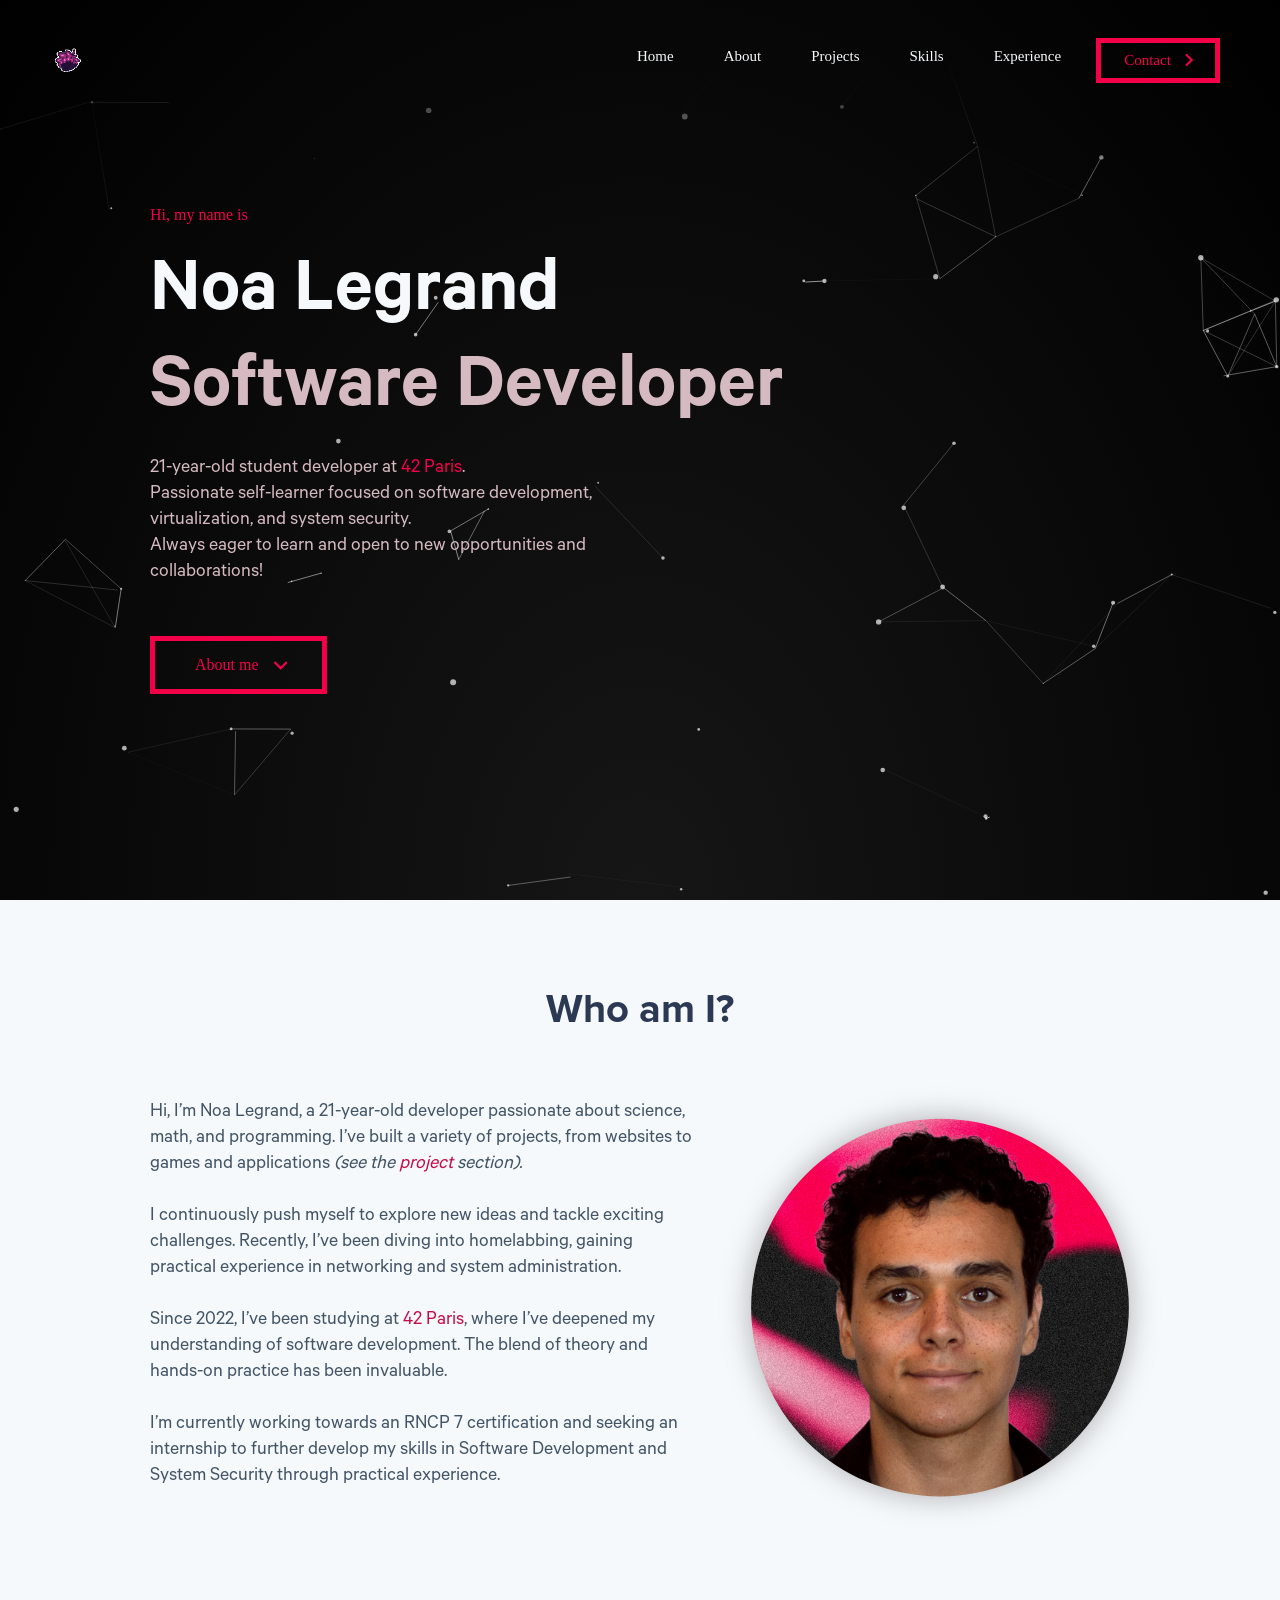
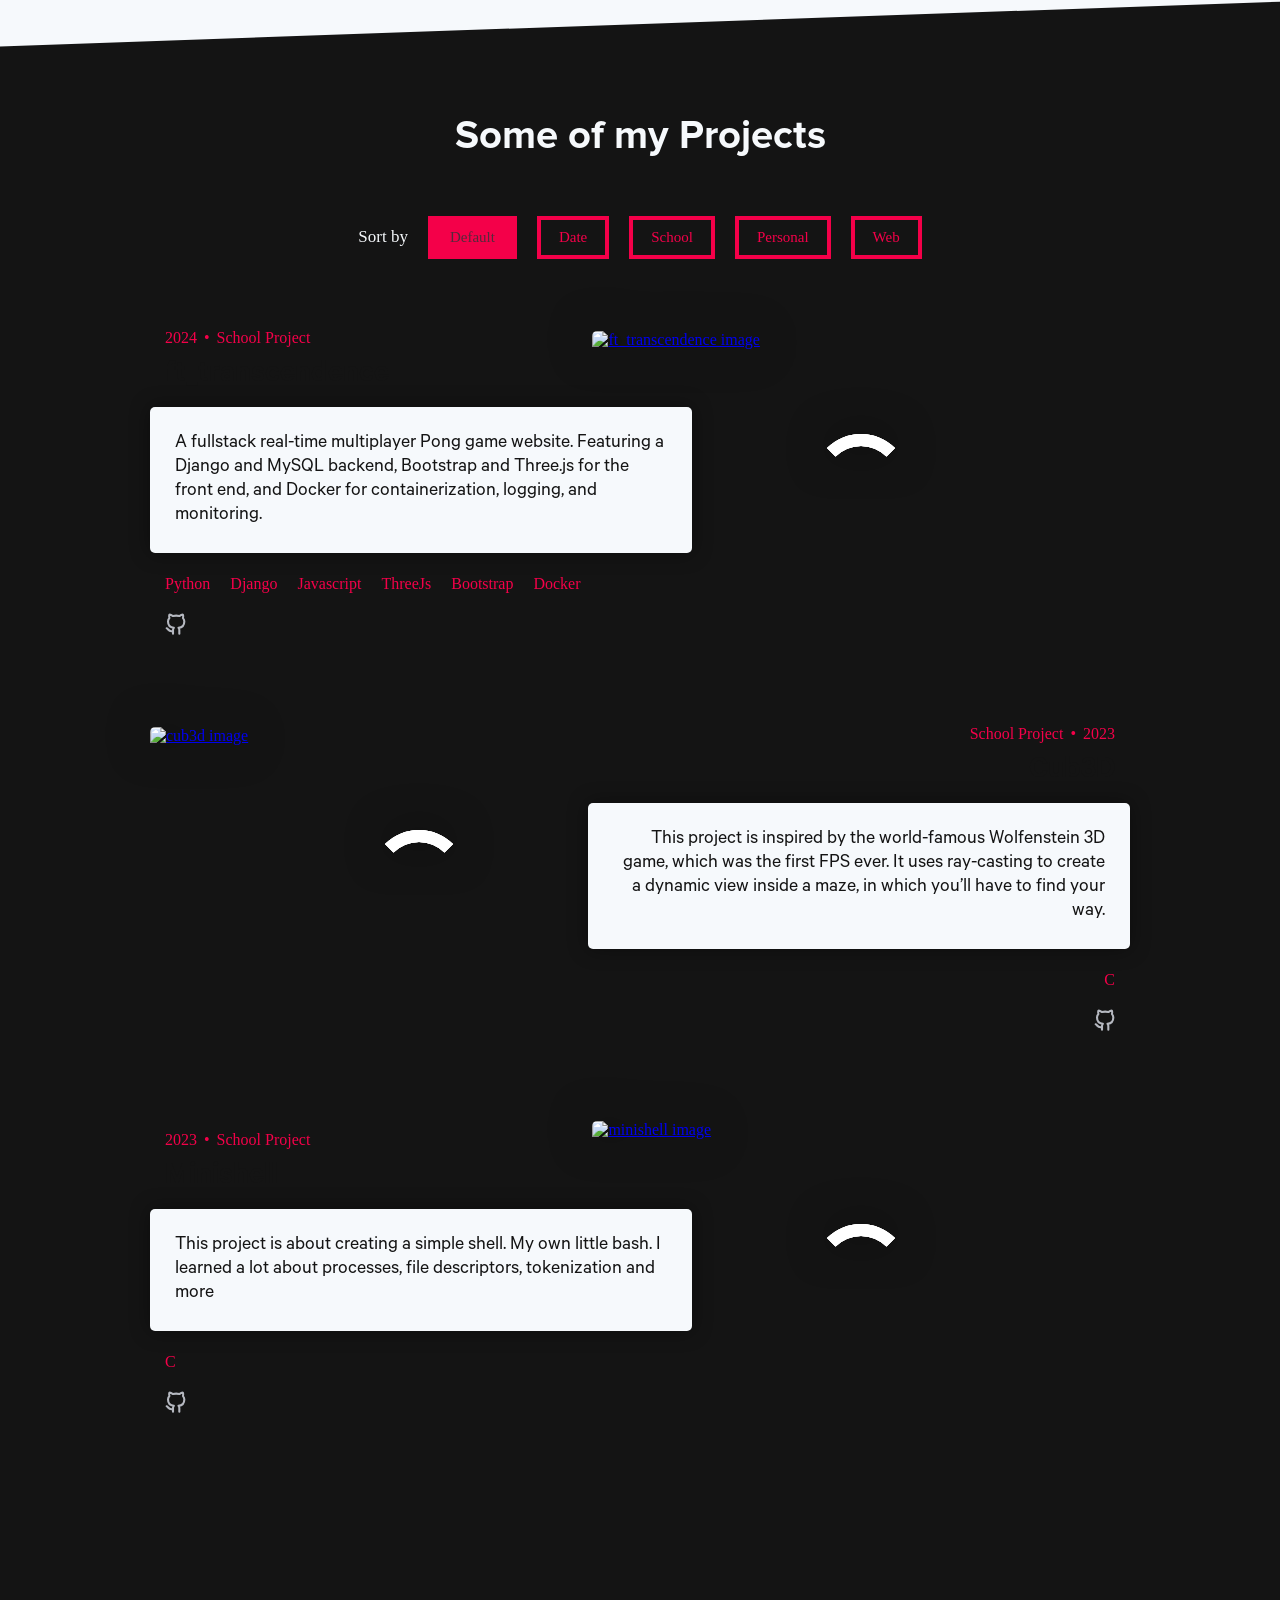
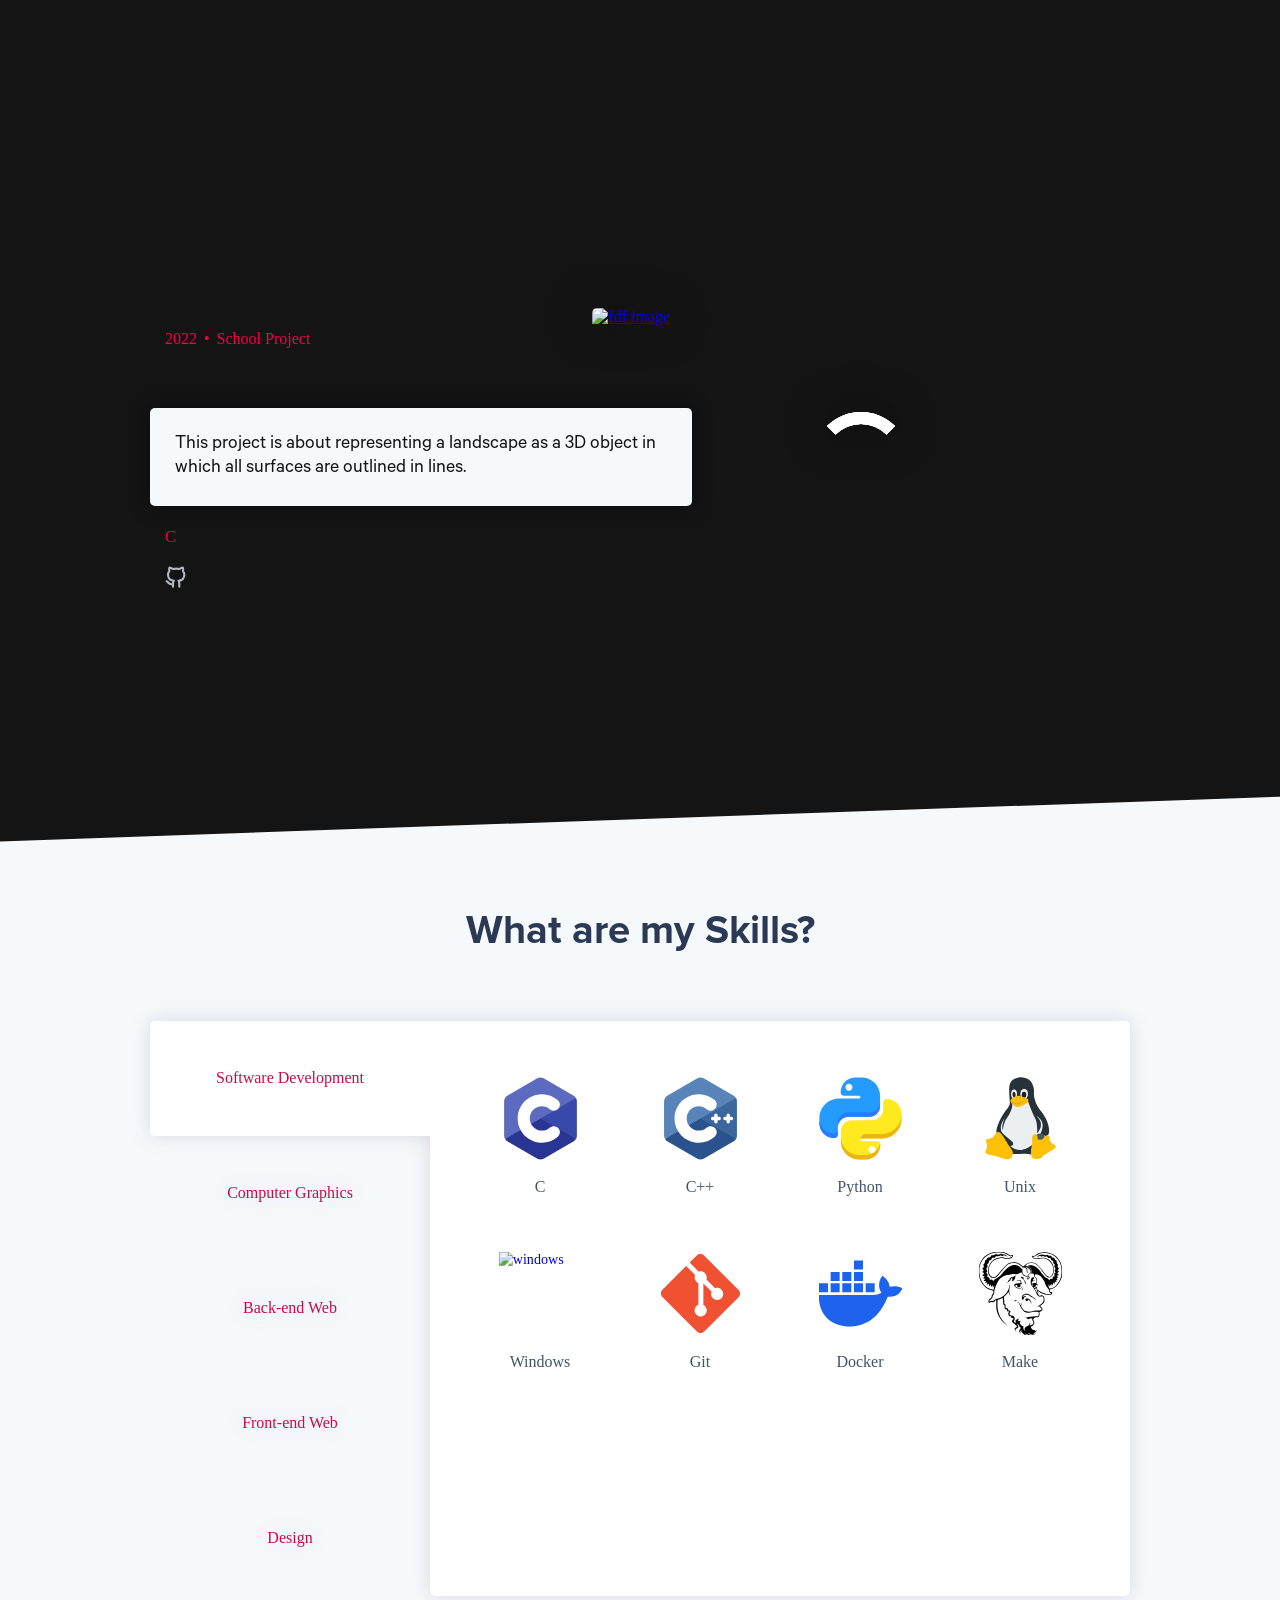
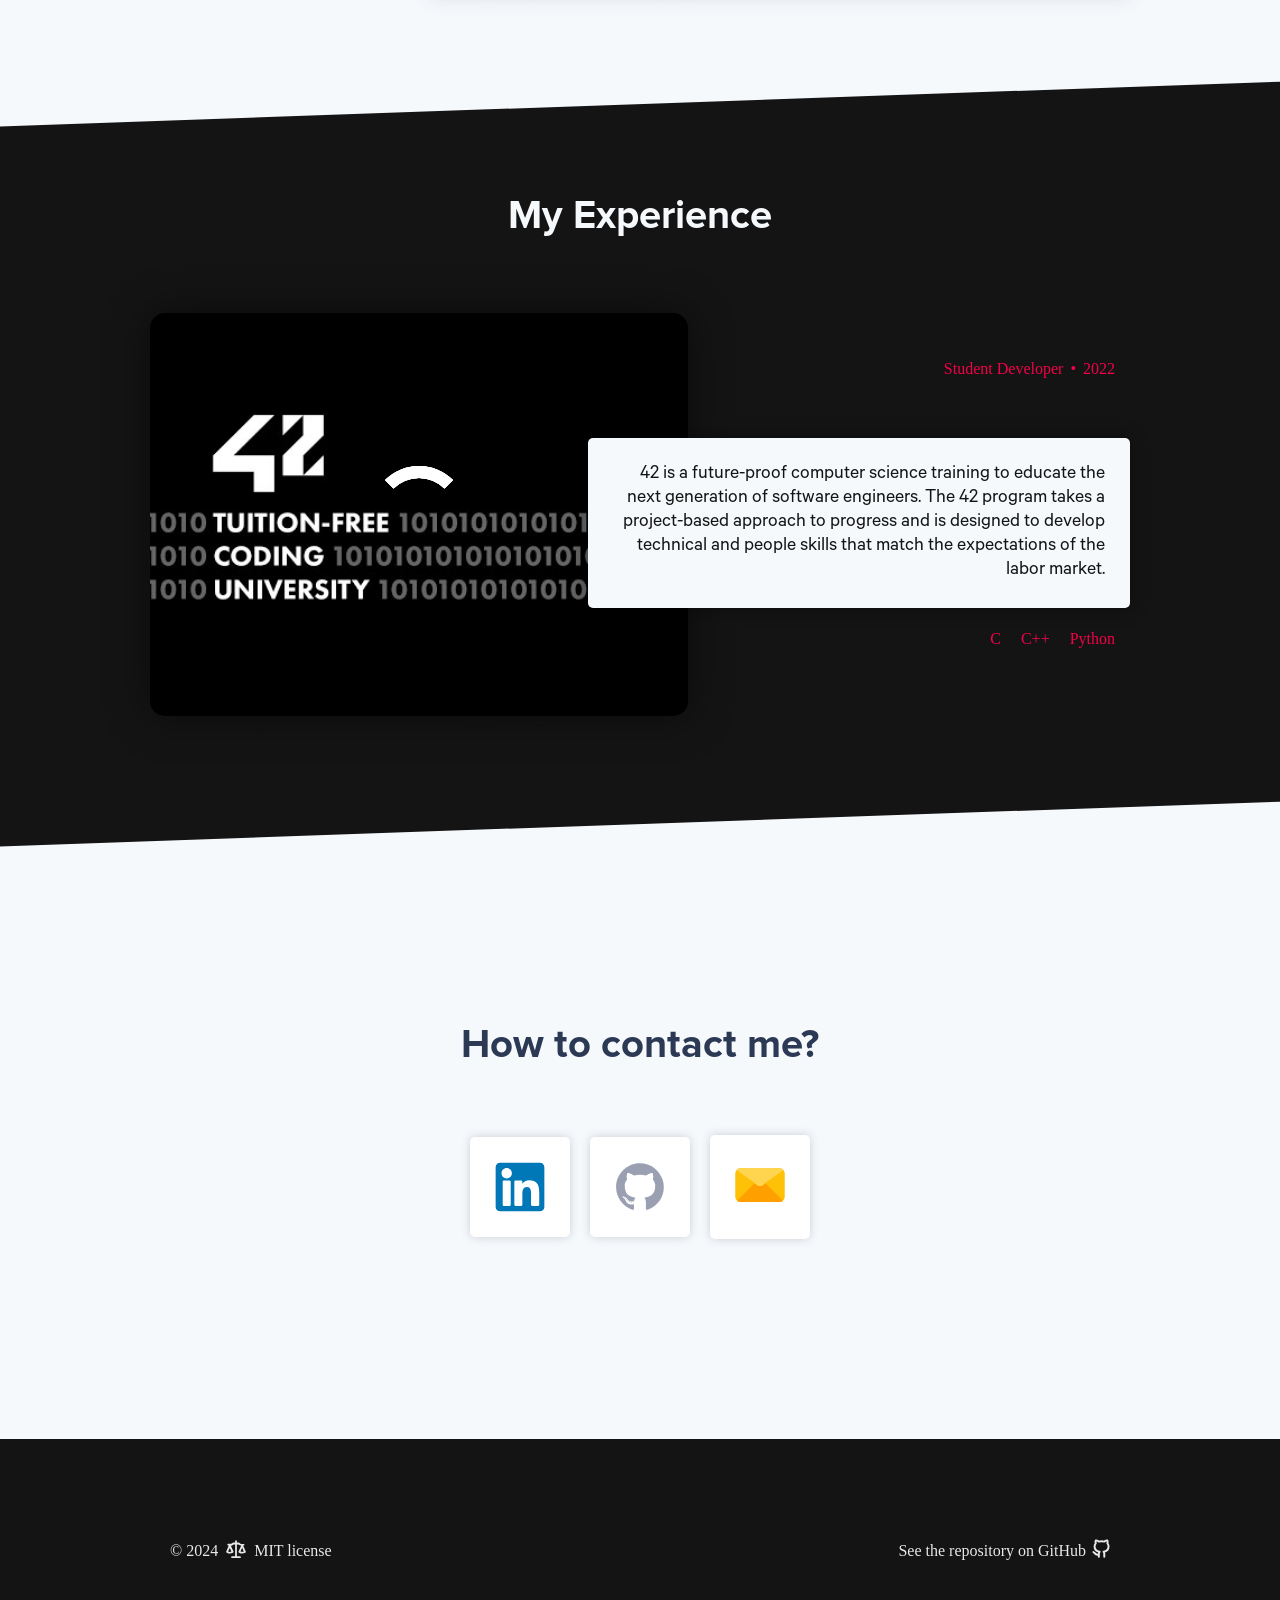
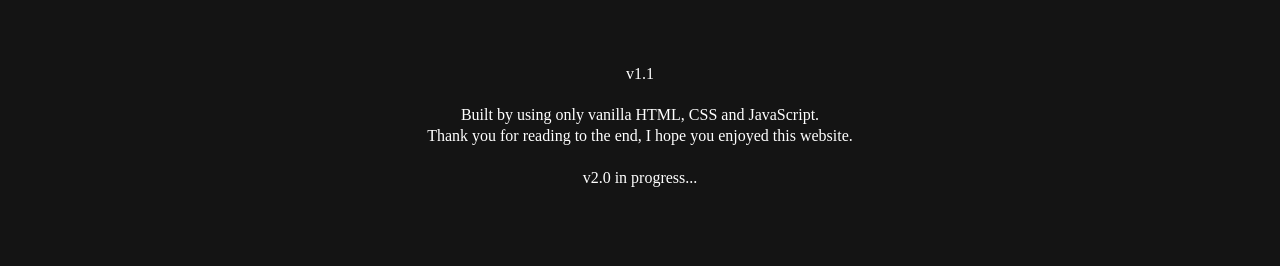
==== commit 41b2c44e: "made myself whiter lol" ====
--- a/index.html
+++ b/index.html
@@ -157,7 +157,7 @@
 								I’m currently working towards an RNCP 7 certification and seeking an internship to further develop my skills in Software Development and System Security through practical experience.<br/><br/>
 							</p>
 							<div class="photo">
-								<img class="in_animation" src="resources/noa/headshot_col.png" alt="photo" width="760px" height="760px"/>
+								<img class="in_animation" src="resources/noa/headshot_col_1024.png" alt="photo" width="760px" height="760px"/>
 							</div>
 						</div>
 					</div>
--- a/css/style.css
+++ b/css/style.css
@@ -10,7 +10,6 @@
 {
 	scroll-behavior: smooth;
 	overflow-x: hidden;
-	overflow-y: hidden;
 	background-color: black;
 }
 
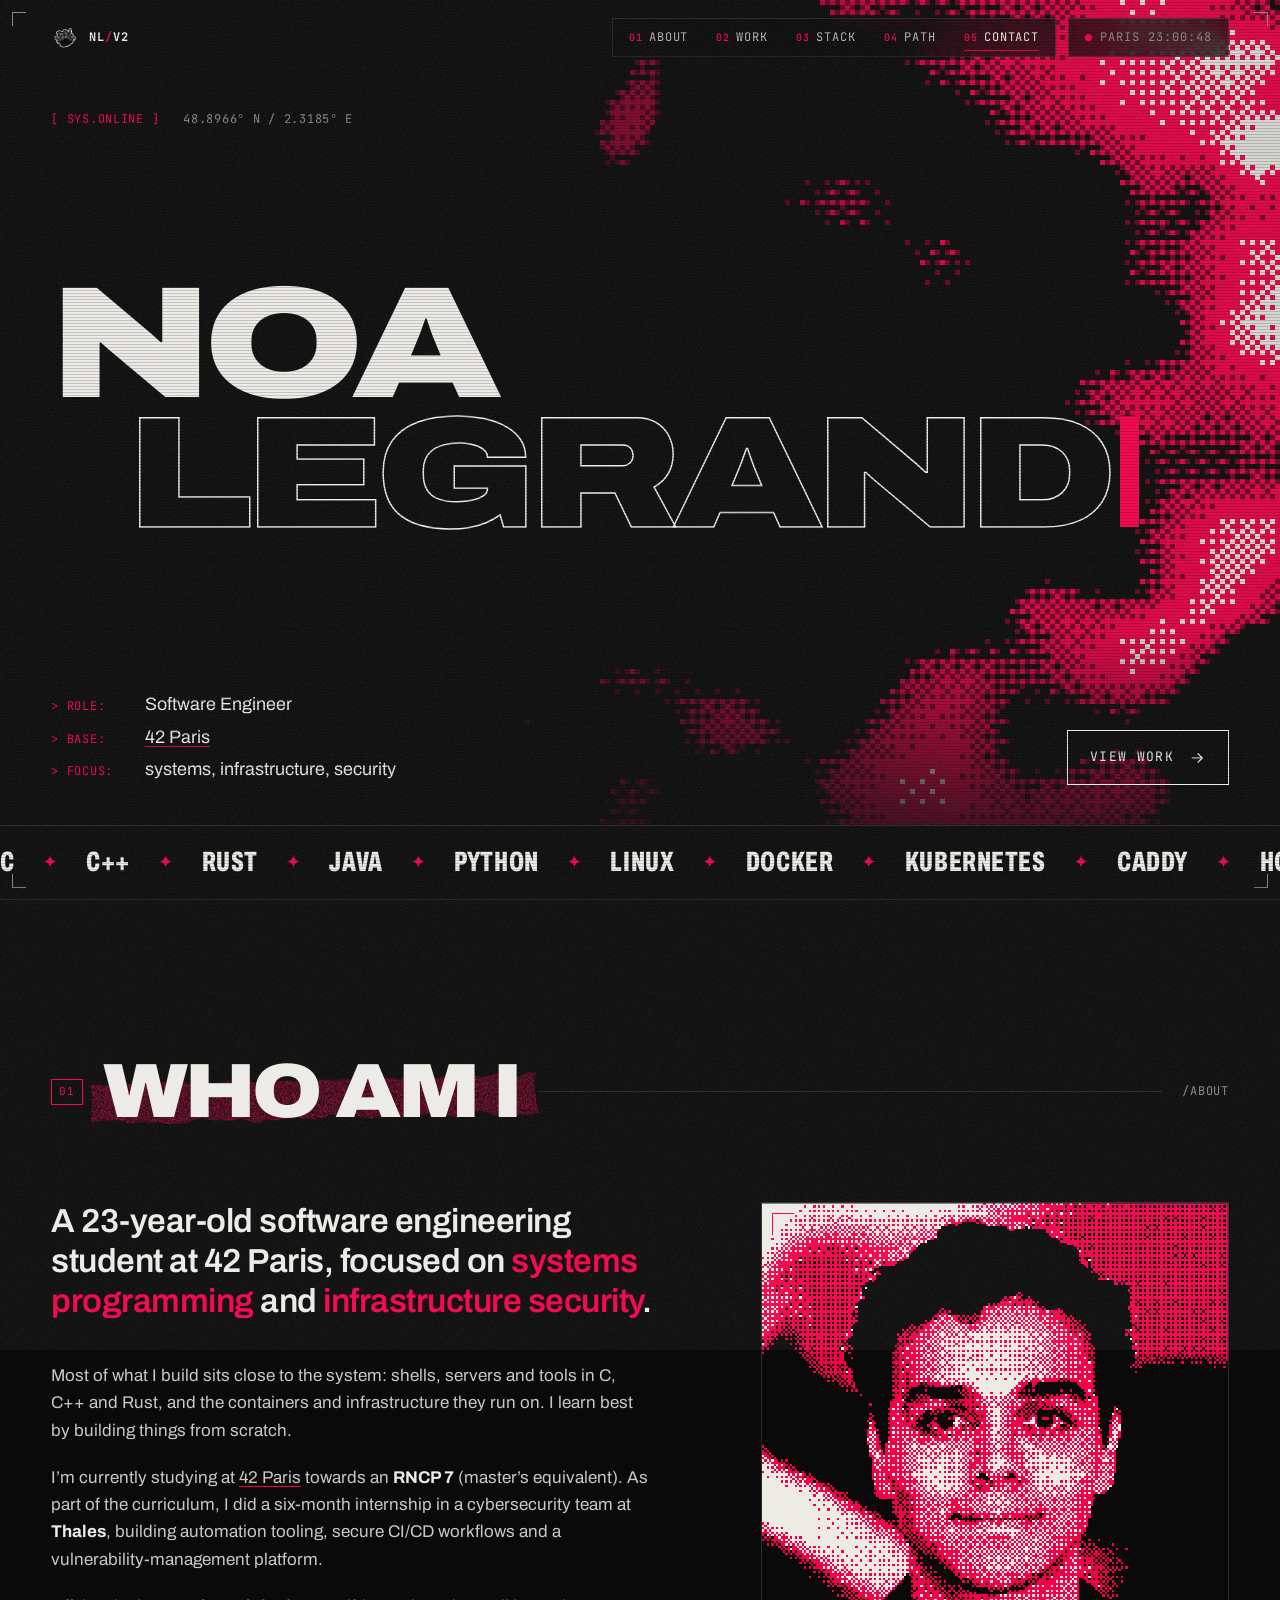
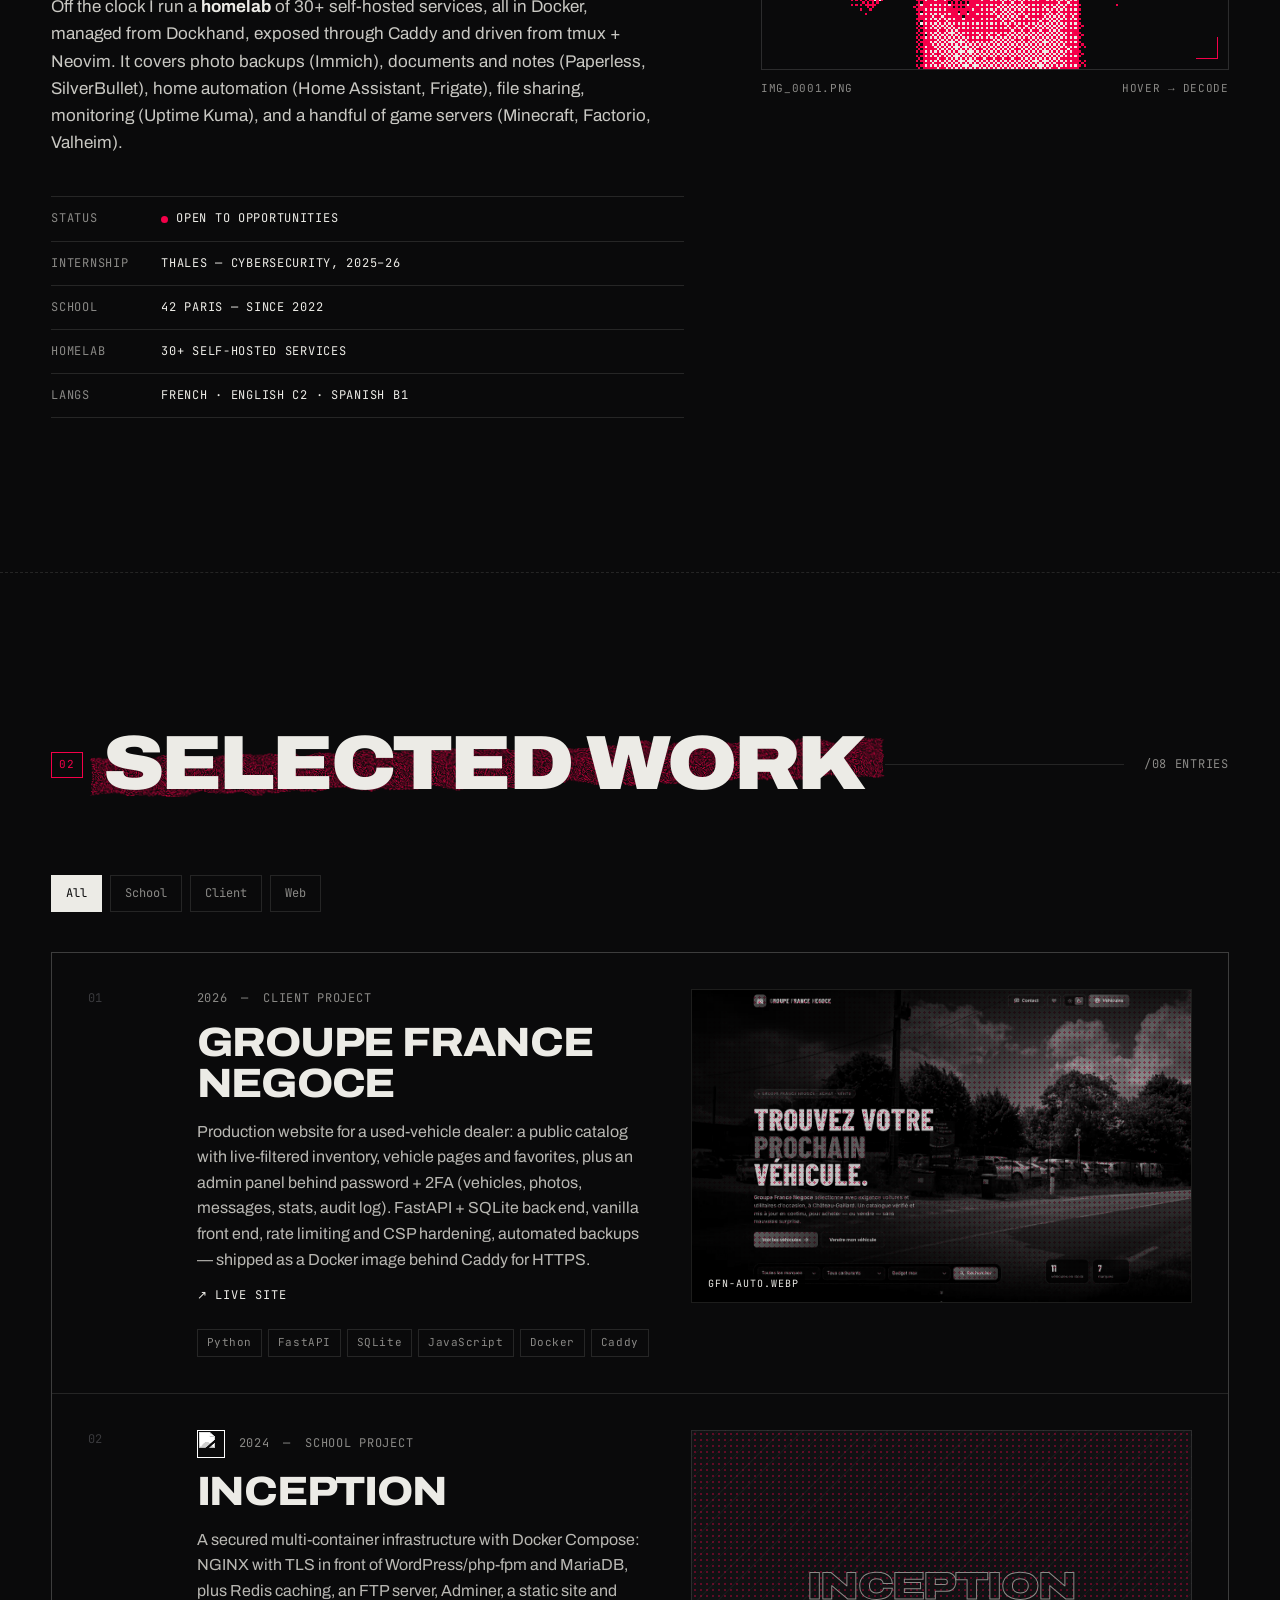
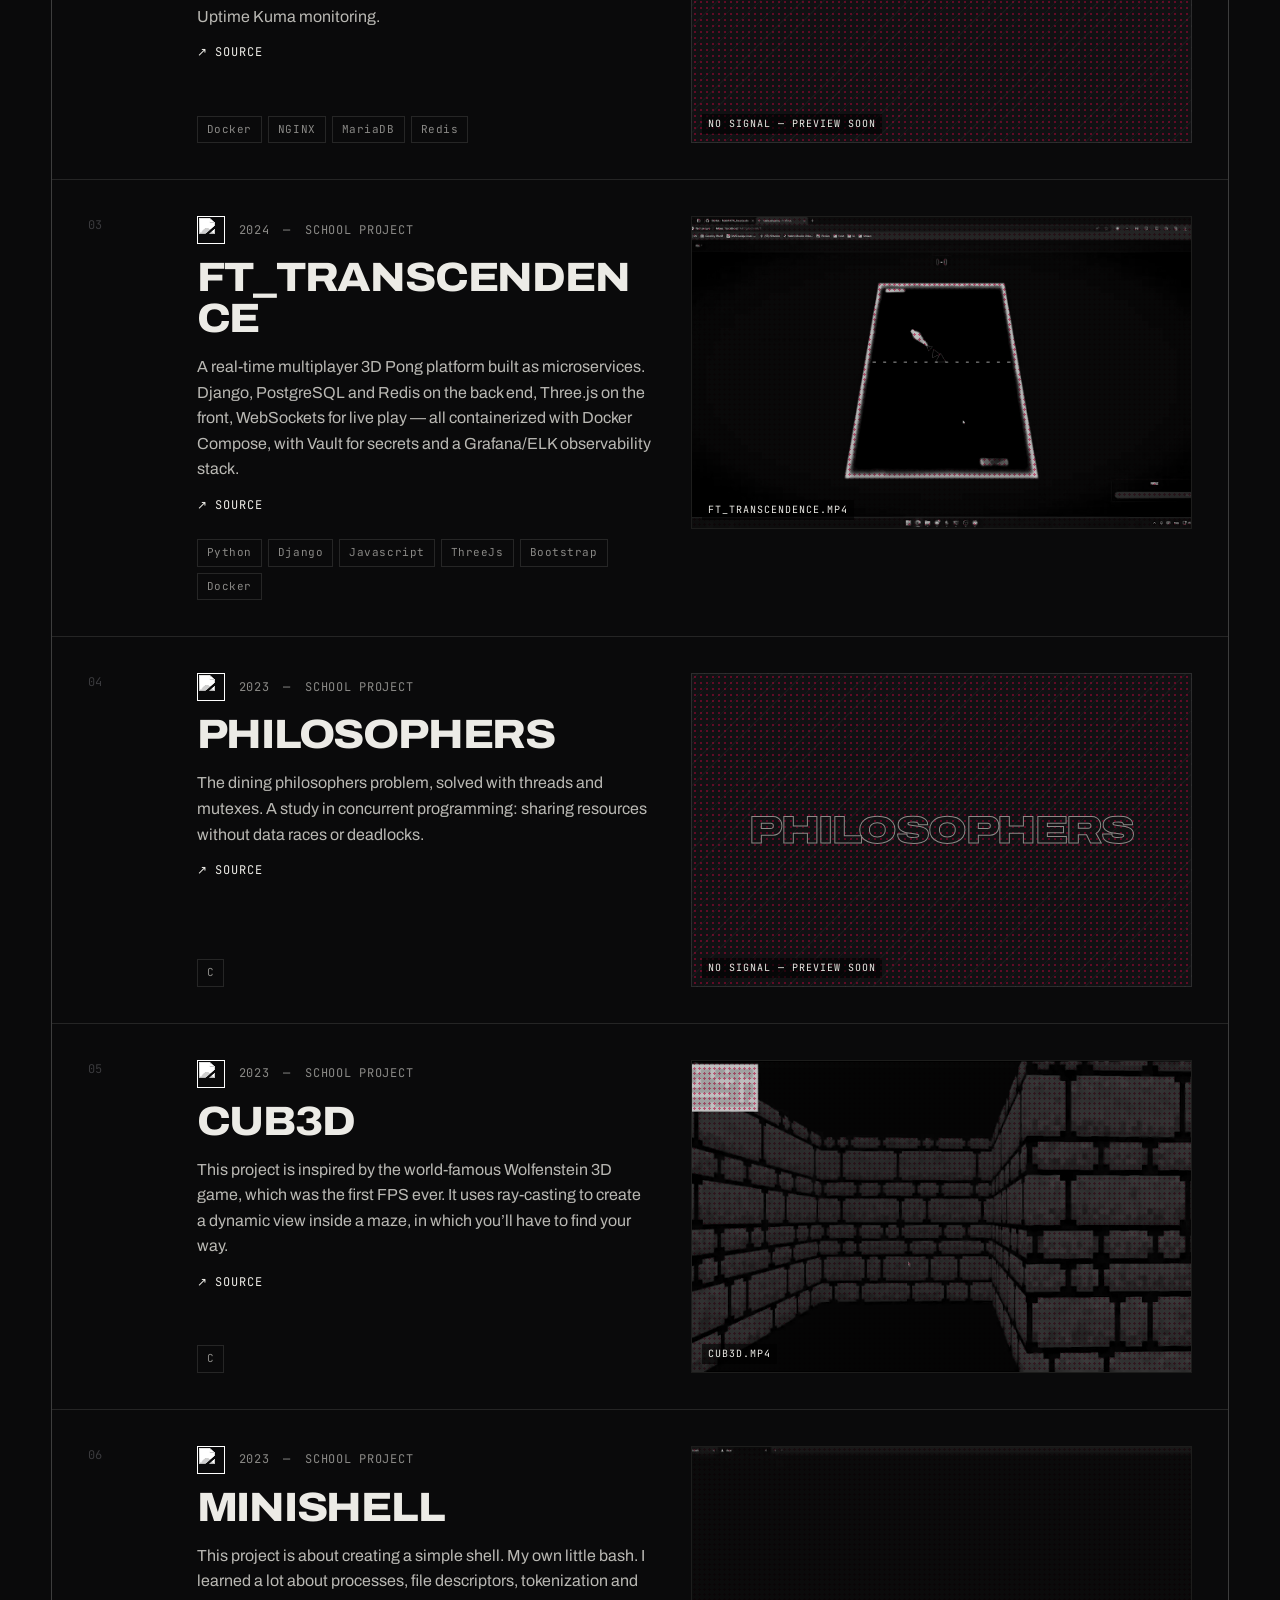
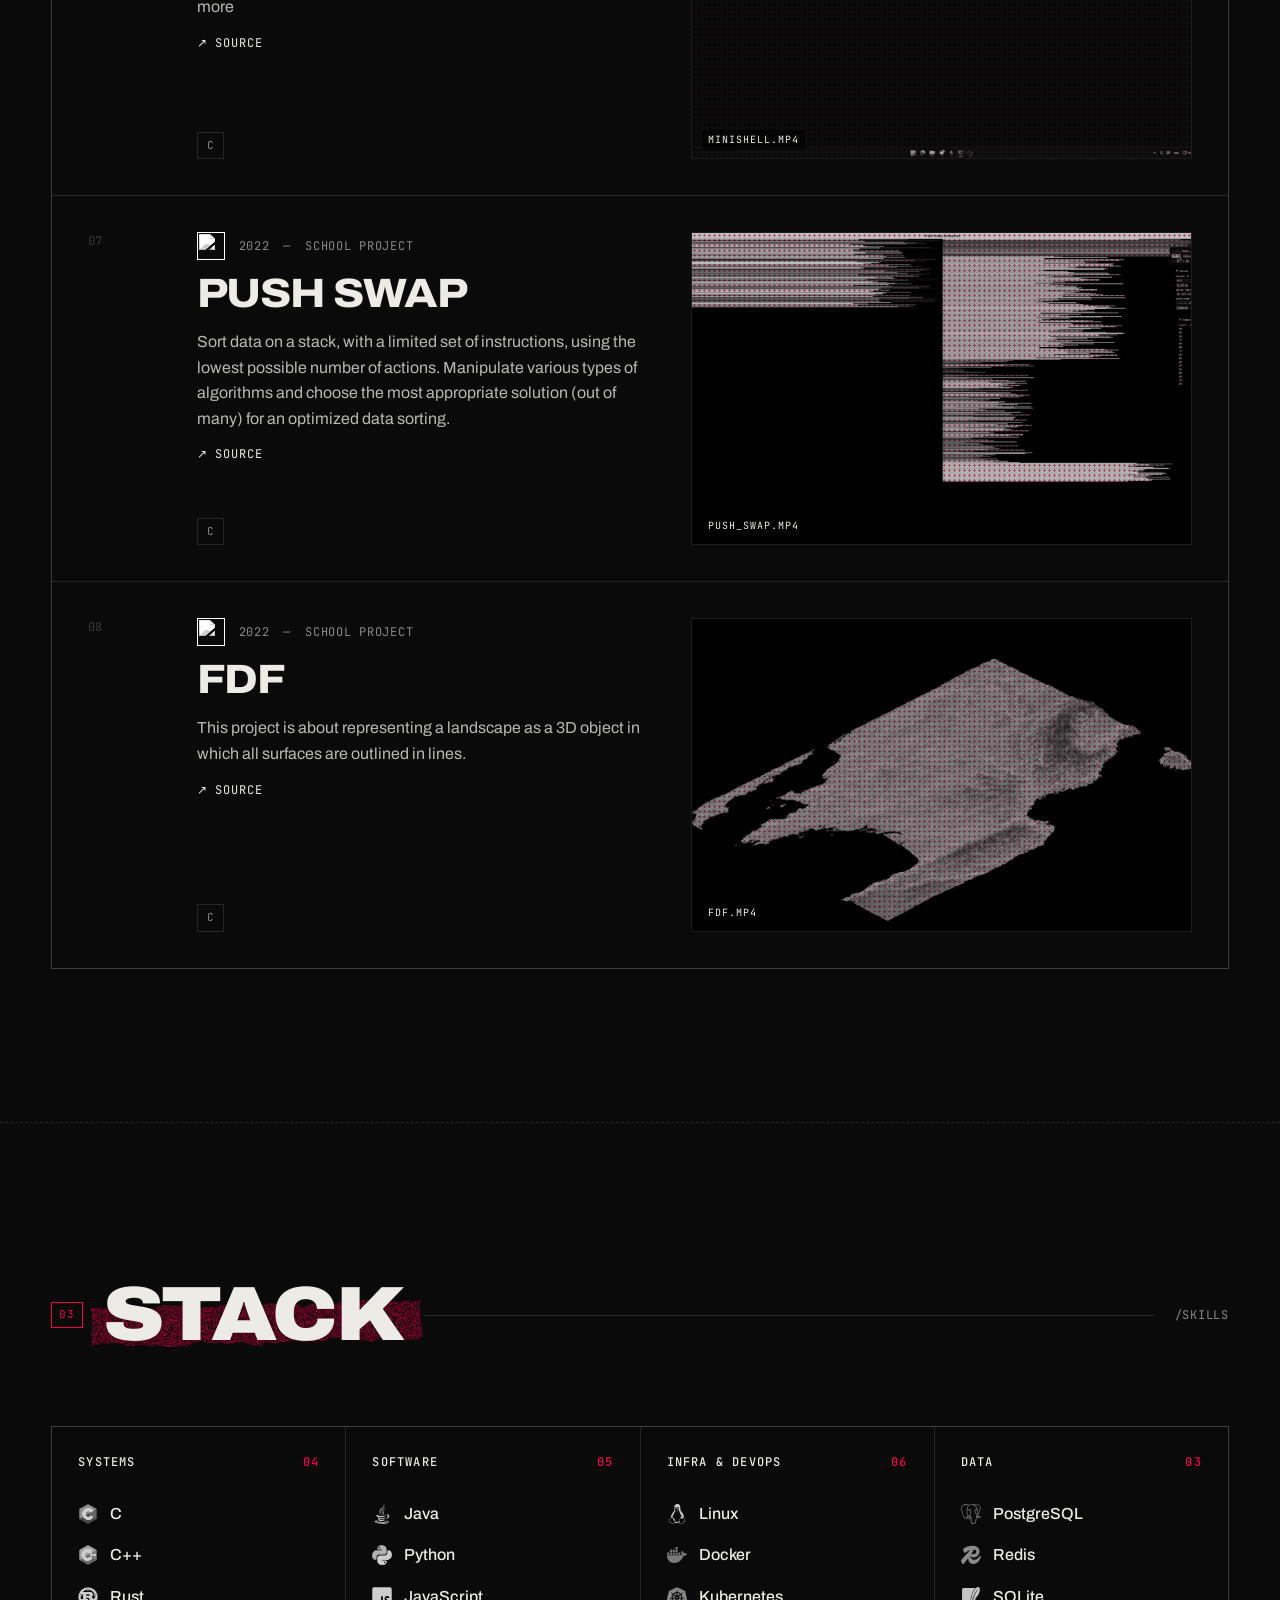
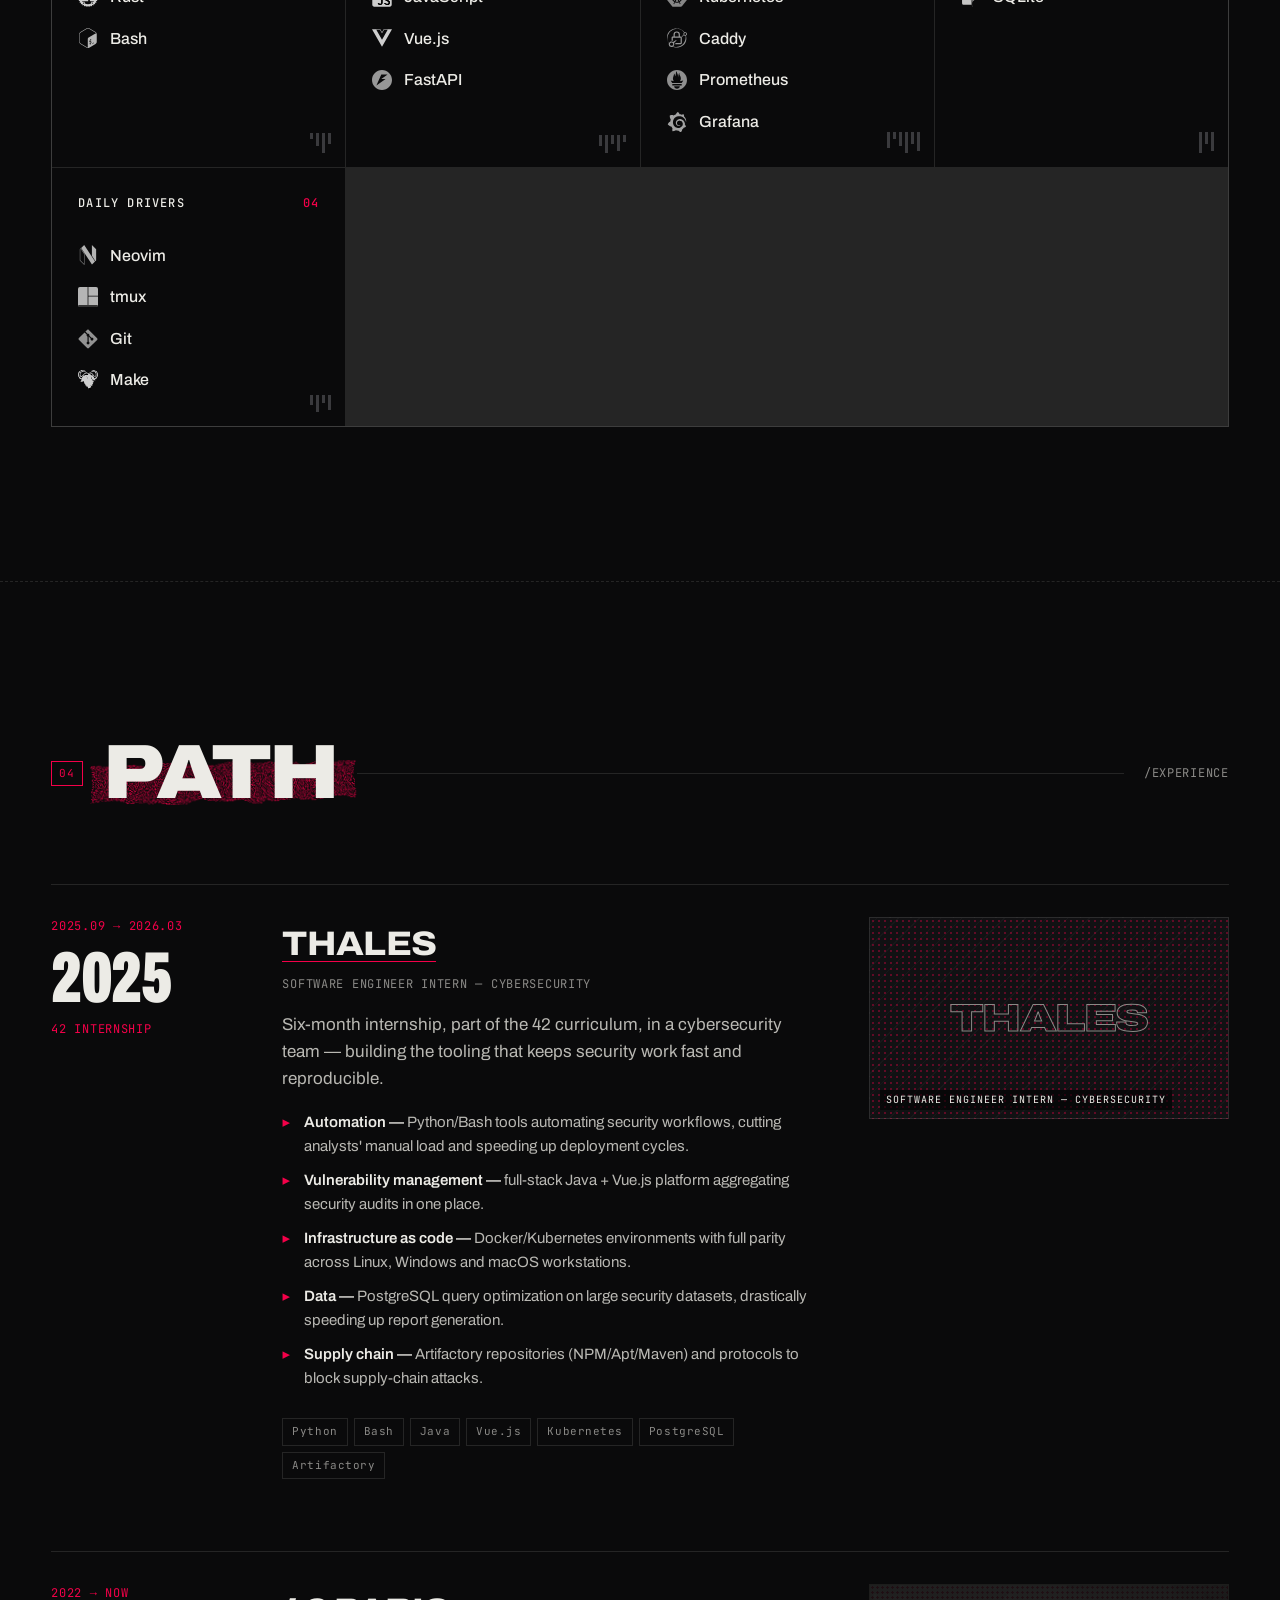
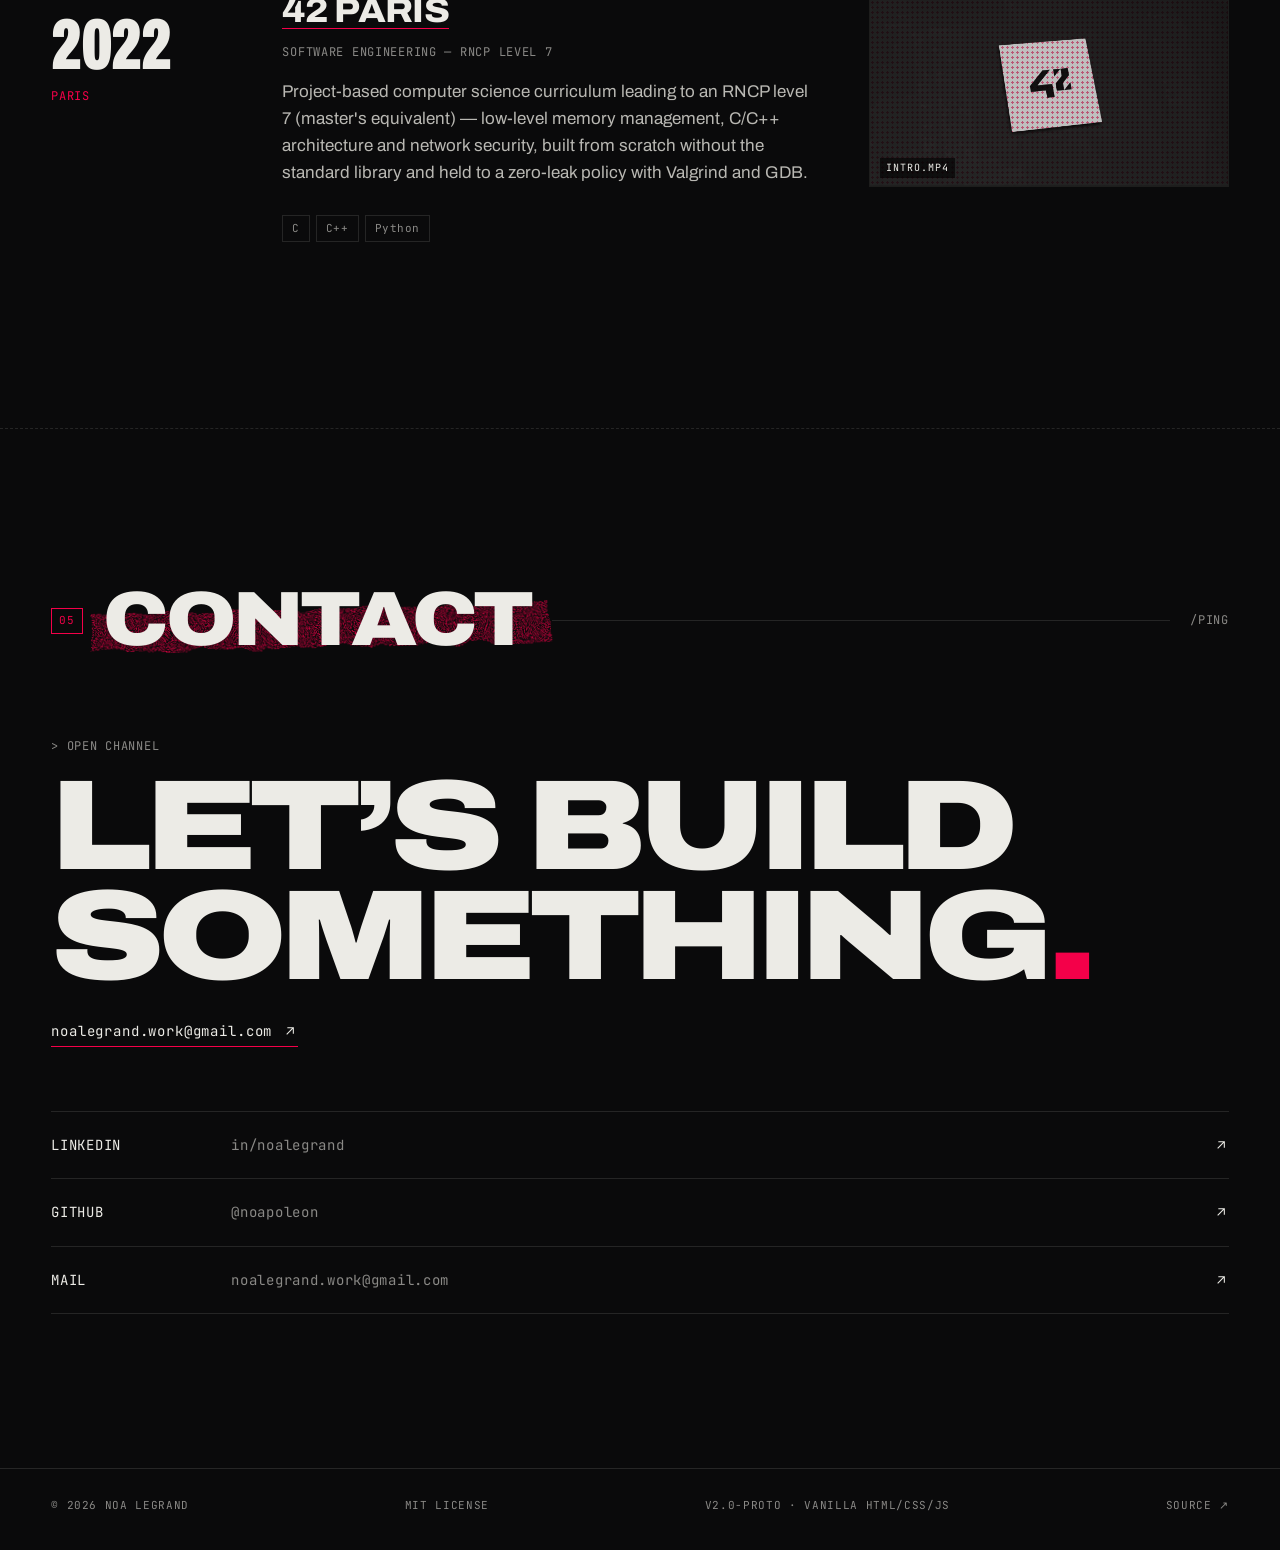
==== commit f73b8b8a: "Portfolio v2: full redesign Ground-up rewrite in vanilla HTML/CSS/JS: tech HUD layout with printed t" ====
--- a/index.html
+++ b/index.html
@@ -1,278 +1,213 @@
 <!DOCTYPE html>
 <html lang="en">
 	<head>
-		<link rel="shortcut icon" type="image/png" href="resources/noa/Favicon.png"/>
-		<title>Noa Legrand Portfolio</title>
-
 		<meta charset="utf-8"/>
 		<meta name="viewport" content="width=device-width, initial-scale=1"/>
-		<meta http-equiv="X-UA-Compatible" content="ie=edge"/>
-		<meta name="description" content="Noa Legrand portfolio."/>
+		<title>Noa Legrand — Portfolio</title>
+		<link rel="shortcut icon" type="image/png" href="resources/noa/Favicon.png"/>
+		<meta name="description" content="Noa Legrand — software engineer. Systems programming, infrastructure and security."/>
 
 		<meta property="og:locale" content="en_US"/>
 		<meta property="og:type" content="website"/>
 		<meta property="og:url" content="https://www.noalegrand.com/"/>
 		<meta property="og:image" content="https://www.noalegrand.com/resources/noa/Social.png"/>
-		<meta property="og:image:url" content="https://www.noalegrand.com/resources/noa/Social.png"/>
-		<meta property="og:image:secure_url" content="https://www.noalegrand.com/resources/noa/Social.png"/>
 		<meta property="og:image:type" content="image/png"/>
-		<meta property="og:image:width" content="1920"/>
-		<meta property="og:image:height" content="1080"/>
+		<meta property="og:image:width" content="1200"/>
+		<meta property="og:image:height" content="630"/>
+		<meta property="og:image:alt" content="Noa Legrand — Software Engineer, systems · infra · security"/>
 		<meta property="og:title" content="Noa Legrand Portfolio"/>
 		<meta property="og:site_name" content="Noa Legrand Portfolio"/>
-		<meta property="og:description" content="Noa Legrand portfolio."/>
+		<meta property="og:description" content="Software engineering student at 42 Paris — systems programming and infrastructure security."/>
 		<meta name="twitter:title" content="Noa Legrand Portfolio"/>
-		<meta name="twitter:description" content="Noa Legrand portfolio."/>
+		<meta name="twitter:description" content="Software engineering student at 42 Paris — systems programming and infrastructure security."/>
 		<meta name="twitter:image" content="https://www.noalegrand.com/resources/noa/Social.png"/>
 		<meta name="twitter:card" content="summary_large_image"/>
 
-		<script src="libraries/particlesjs/particles.js"></script>
-
-		<script src="js/properties.js"></script>
-		<script src="js/utils.js"></script>
-		<script src="js/videos.js"></script>
-		<script src="js/header.js"></script>
-		<script src="js/home.js"></script>
-		<script src="js/about.js"></script>
-		<script src="js/projects.js"></script>
-		<script src="js/skills.js"></script>
-		<script src="js/experience.js"></script>
-		<script src="js/script.js"></script>
-
-		<link rel="stylesheet" type="text/css" href="css/properties.css"/>
-		<link rel="stylesheet" type="text/css" href="css/style.css"/>
-		<link rel="stylesheet" type="text/css" href="css/header.css"/>
-		<link rel="stylesheet" type="text/css" href="css/menu.css"/>
-		<link rel="stylesheet" type="text/css" href="css/home.css"/>
+		<link rel="preload" href="resources/fonts/archivo/Archivo-latin-var.woff2" as="font" type="font/woff2" crossorigin/>
+		<link rel="preload" href="resources/fonts/jetbrains_mono/JetBrainsMono-latin-var.woff2" as="font" type="font/woff2" crossorigin/>
+		<link rel="preconnect" href="https://raw.githubusercontent.com"/>
+		<link rel="stylesheet" href="css/main.css"/>
+		<script src="js/main.js" defer></script>
 	</head>
 	<body>
-		<!-- <div id="loading_screen"></div> -->
-		<!-- <div id="safari_warning"> -->
-		<!-- 	<p> -->
-		<!-- 		You are using Safari. This website is not optimized for this browser. -->
-		<!-- 		Please use another browser like Chrome or Firefox. -->
-		<!-- 	</p> -->
-		<!-- </div> -->
-		<div id="lcp"><p>LCP</p></div>
-		<div id="header_div">
-			<header id="header">
-				<nav class="nav">
-					<div class="logo">
-						<a class="in_animation in_animation_fast" href="https://www.noalegrand.com/">
-							<img src="resources/noa/stardude2_1024_nobg.png" alt="logo" width="35px" height="35px"/>
+		<!-- texture layers -->
+		<svg class="defs" aria-hidden="true">
+			<filter id="rough">
+				<feTurbulence type="fractalNoise" baseFrequency="0.04" numOctaves="4" seed="7"/>
+				<feDisplacementMap in="SourceGraphic" scale="9"/>
+			</filter>
+			<filter id="ink">
+				<feTurbulence type="fractalNoise" baseFrequency="0.9" numOctaves="2" result="n"/>
+				<feColorMatrix in="n" type="matrix" values="0 0 0 0 0  0 0 0 0 0  0 0 0 0 0  0 0 0 -2.2 1.4" result="holes"/>
+				<feComposite in="SourceGraphic" in2="holes" operator="in" result="speckled"/>
+				<feTurbulence type="fractalNoise" baseFrequency="0.03" numOctaves="3" seed="3" result="w"/>
+				<feDisplacementMap in="speckled" in2="w" scale="14"/>
+			</filter>
+		</svg>
+		<div class="grain" aria-hidden="true"></div>
+		<div class="scan" aria-hidden="true"></div>
+		<div class="frame" aria-hidden="true">
+			<i class="c tl"></i><i class="c tr"></i><i class="c bl"></i><i class="c br"></i>
+		</div>
+
+		<header class="hud">
+			<a class="brand" href="#top" aria-label="home">
+				<img src="resources/noa/stardude2_1024_nobg.png" alt="" width="28" height="28"/>
+				<span>NL<em>/</em>v2</span>
+			</a>
+			<nav class="nav" id="nav">
+				<a href="#about"><b>01</b>About</a>
+				<a href="#projects"><b>02</b>Work</a>
+				<a href="#skills"><b>03</b>Stack</a>
+				<a href="#experience"><b>04</b>Path</a>
+				<a href="#contact"><b>05</b>Contact</a>
+			</nav>
+			<div class="hud-meta">
+				<span class="dot"></span>
+				<span>PARIS <span id="clock">--:--:--</span></span>
+			</div>
+			<button class="menu-btn" id="menu-btn" aria-label="menu" aria-expanded="false"><span></span><span></span></button>
+		</header>
+
+		<main id="top">
+			<!-- HERO -->
+			<section class="hero">
+				<canvas id="field" aria-hidden="true"></canvas>
+				<div class="hero-grid">
+					<div class="hero-tag mono">
+						<span>[ SYS.ONLINE ]</span>
+						<span>48.8966° N / 2.3185° E</span>
+					</div>
+					<h1 class="hero-name">
+						<span class="line"><span class="word" data-scramble>NOA</span></span>
+						<span class="line indent"><span class="word" data-scramble>LEGRAND</span><span class="blk"></span></span>
+					</h1>
+					<div class="hero-foot">
+						<p class="role">
+							<span class="mono red">&gt; role:</span> Software Engineer<br/>
+							<span class="mono red">&gt; base:</span> <a class="ul" href="https://42.fr/en/homepage/" target="_blank" rel="noopener">42 Paris</a><br/>
+							<span class="mono red">&gt; focus:</span> systems, infrastructure, security
+						</p>
+						<a class="cta" href="#projects">
+							<span>View work</span>
+							<svg viewBox="0 0 24 24"><path d="M5 12h14M13 6l6 6-6 6"/></svg>
 						</a>
 					</div>
-					<div class="menu">
-						<ol>
-							<li class="home in_animation"><a class="not_button" href="#home">Home</a></li>
-							<li class="about in_animation"><a class="not_button" href="#about">About</a></li>
-							<li class="projects in_animation"><a class="not_button" href="#projects">Projects</a></li>
-							<li class="skills in_animation"><a class="not_button" href="#skills">Skills</a></li>
-							<li class="experience in_animation"><a class="not_button" href="#experience">Experience</a></li>
-							<li class="contact in_animation">
-								<a class="button" href="#contact">
-									<p>Contact</p>
-									<svg class="button_arrow" xmlns="http://www.w3.org/2000/svg" viewBox="0 0 17.69 17.39"><g>
-										<path class="path_1" d="M8.9 12.4 L8.9 12.4"/>
-										<path class="path_2" d="M16.2 5 8.9 12.4 1.5 5"/></g>
-									</svg>
-								</a>
-							</li>
-						</ol>
-					</div>
-					<svg class="menu_icon" viewBox="0 0 140 100" xmlns="http://www.w3.org/2000/svg">
-						<line x1="10" y1="10" x2="130" y2="10"/>
-						<line x1="30" y1="50" x2="130" y2="50"/>
-						<line x1="50" y1="90" x2="130" y2="90"/>
-					</svg>
-				</nav>
-			</header>
-		</div>
-
-		<div id="menu_div">
-			<svg class="menu_icon" viewBox="0 0 100 100" xmlns="http://www.w3.org/2000/svg">
-				<line x1="10" y1="10" x2="90" y2="90"/>
-				<line x1="10" y1="90" x2="90" y2="10"/>
-			</svg>
-			<div class="menu">
-				<ol>
-					<li class="home"><a class="not_button" href="#home">Home</a></li>
-					<li class="about"><a class="not_button" href="#about">About</a></li>
-					<li class="projects"><a class="not_button" href="#projects">Projects</a></li>
-					<li class="skills"><a class="not_button" href="#skills">Skills</a></li>
-					<li class="experience"><a class="not_button" href="#experience">Experience</a></li>
-					<li class="contact">
-						<a class="button" href="#contact">
-							<p>Contact</p>
-							<svg class="button_arrow" xmlns="http://www.w3.org/2000/svg" viewBox="0 0 17.69 17.39"><g>
-								<path class="path_1" d="M8.9 12.4 L8.9 12.4"/>
-								<path class="path_2" d="M16.2 5 8.9 12.4 1.5 5"/></g>
-							</svg>
-						</a>
-					</li>
-				</ol>
-			</div>
-		</div>
-
-		<div id="content">
-			<main id="main">
-				<a id="home"></a>
-				<section class="section" id="home_section">
-					<div id="particles"></div>
-					<div class="content">
-						<span class="hi in_animation">Hi, my name is</span>
-						<span class="name in_animation">Noa Legrand</span>
-						<span class="title in_animation">Software Developer</span>
-						<p class="bio in_animation">
-							21-year-old student developer at <a class="link" href="https://42.fr/en/homepage/" target="_blank">42 Paris</a>.<br/>
-							Passionate self-learner focused on software development, virtualization, and system security.<br/>
-							Always eager to learn and open to new opportunities and collaborations!
-						</p>
-						<div class="home_button in_animation">
-							<a class="button" href="#about">
-								<p>About me</p>
-								<svg class="button_arrow" xmlns="http://www.w3.org/2000/svg" viewBox="0 0 17.69 17.39"><g>
-									<path class="path_1" d="M8.9 12.4 L8.9 12.4"/>
-									<path class="path_2" d="M16.2 5 8.9 12.4 1.5 5"/>
-								</g></svg>
-							</a>
+				</div>
+				<div class="marquee" aria-hidden="true">
+					<div class="track">
+						<span>C</span><i>✦</i><span>C++</span><i>✦</i><span>Rust</span><i>✦</i><span>Java</span><i>✦</i><span>Python</span><i>✦</i><span>Linux</span><i>✦</i><span>Docker</span><i>✦</i><span>Kubernetes</span><i>✦</i><span>Caddy</span><i>✦</i><span>Homelab</span><i>✦</i>
+						<span>C</span><i>✦</i><span>C++</span><i>✦</i><span>Rust</span><i>✦</i><span>Java</span><i>✦</i><span>Python</span><i>✦</i><span>Linux</span><i>✦</i><span>Docker</span><i>✦</i><span>Kubernetes</span><i>✦</i><span>Caddy</span><i>✦</i><span>Homelab</span><i>✦</i>
+					</div>
+				</div>
+			</section>
+
+			<!-- ABOUT -->
+			<section class="sec" id="about">
+				<div class="sec-head">
+					<span class="idx mono">01</span>
+					<h2 class="ttl"><span class="brush"></span>Who am I</h2>
+					<span class="rule"></span>
+					<span class="mono dim">/about</span>
+				</div>
+				<div class="about">
+					<div class="about-text reveal">
+						<p class="lead">
+							A <span data-age>23</span>-year-old software engineering student at 42 Paris, focused on
+							<span class="red">systems programming</span> and <span class="red">infrastructure security</span>.
+						</p>
+						<p>
+							Most of what I build sits close to the system: shells, servers and tools in C, <span class="nowrap">C++</span> and Rust, and the containers and infrastructure they run on. I learn best by building things from scratch.
+						</p>
+						<p>
+							I’m currently studying at <a class="ul" href="https://42.fr/en/homepage/" target="_blank" rel="noopener">42 Paris</a> towards an <b>RNCP 7</b> (master’s equivalent). As part of the curriculum, I did a six-month internship in a cybersecurity team at <b>Thales</b>, building automation tooling, secure CI/CD workflows and a vulnerability-management platform.
+						</p>
+						<p>
+							Off the clock I run a <b>homelab</b> of 30+ self-hosted services, all in Docker, managed from Dockhand, exposed through Caddy and driven from tmux + Neovim. It covers photo backups (Immich), documents and notes (Paperless, SilverBullet), home automation (Home Assistant, Frigate), file sharing, monitoring (Uptime Kuma), and a handful of game servers (Minecraft, Factorio, Valheim).
+						</p>
+						<dl class="specs mono">
+							<div><dt>STATUS</dt><dd><span class="dot"></span>open to opportunities</dd></div>
+							<div><dt>INTERNSHIP</dt><dd>Thales — cybersecurity, 2025–26</dd></div>
+							<div><dt>SCHOOL</dt><dd>42 Paris — since 2022</dd></div>
+							<div><dt>HOMELAB</dt><dd>30+ self-hosted services</dd></div>
+							<div><dt>LANGS</dt><dd>French · English C2 · Spanish B1</dd></div>
+						</dl>
+					</div>
+					<figure class="portrait reveal">
+						<div class="portrait-box">
+							<img id="portrait-src" src="resources/noa/headshot_800.webp" alt="Portrait of Noa Legrand" width="800" height="800" loading="lazy" decoding="async"/>
+							<canvas id="portrait-dither" aria-hidden="true"></canvas>
 						</div>
-					</div>
-				</section>
-
-				<link rel="stylesheet" type="text/css" href="css/about.css"/>
-
-				<a id="about"></a>
-				<section class="section" id="about_section">
-					<div class="content">
-						<span class="section_title">Who am I?</span>
-						<div class="about_content">
-							<p class="p_1">
-								Hi, I’m Noa Legrand, a 21-year-old developer passionate about science, math, and programming. I’ve built a variety of projects, from websites to games and applications <i>(see the <a class="link" href="#projects">project</a> section).</i><br/><br/>
-
-								I continuously push myself to explore new ideas and tackle exciting challenges. Recently, I’ve been diving into homelabbing, gaining practical experience in networking and system administration.<br/><br/>
-
-								Since 2022, I’ve been studying at <a class="link" href="https://42.fr/en/homepage/" target="_blank">42 Paris</a>, where I’ve deepened my understanding of software development. The blend of theory and hands-on practice has been invaluable.<br/><br/>
-
-								I’m currently working towards an RNCP 7 certification and seeking an internship to further develop my skills in Software Development and System Security through practical experience.<br/><br/>
-							</p>
-							<div class="photo">
-								<img class="in_animation" src="resources/noa/headshot_col_1024.png" alt="photo" width="760px" height="760px"/>
-							</div>
-						</div>
-					</div>
-				</section>
-				<div class="section_end about_end"></div>
-
-				<link rel="stylesheet" type="text/css" href="css/projects.css"/>
-				<link rel="stylesheet" type="text/css" href="css/other_projects.css"/>
-
-				<!-- TODO: change categories and put transcendence in web -->
-				<a id="projects"></a>
-				<section class="section" id="projects_section">
-					<div class="content leaning">
-						<span class="section_title">Some of my Projects</span>
-						<div class="sort_choices">
-							<span class="label">Sort by</span>
-							<div class="choice selected">Default</div>
-							<div class="choice">Date</div>
-							<div class="choice">School</div>
-							<div class="choice">Personal</div>
-							<div class="choice">Web</div>
-						</div>
-						<div class="projects_content"></div>
-						<div class="other_projects_content"></div>
-					</div>
-				</section>
-				<div class="section_end projects_end"></div>
-
-				<link rel="stylesheet" type="text/css" href="css/skills.css"/>
-
-				<a id="skills"></a>
-				<section class="section" id="skills_section">
-					<div class="content leaning">
-						<span class="section_title">What are my Skills?</span>
-						<div class="skills_content">
-							<div class="box"></div>
-						</div>
-					</div>
-				</section>
-				<div class="section_end skills_end"></div>
-
-				<link rel="stylesheet" type="text/css" href="css/experience.css"/>
-
-				<a id="experience"></a>
-				<section class="section" id="experience_section">
-					<div class="content leaning">
-						<span class="section_title">My Experience</span>
-						<div class="experience_content"></div>
-					</div>
-				</section>
-				<div class="section_end experience_end"></div>
-
-				<link rel="stylesheet" type="text/css" href="css/contact.css"/>
-
-				<a id="contact"></a>
-				<section class="section" id="contact_section">
-					<div class="content leaning">
-						<span class="section_title">How to contact me?</span>
-						<div class="contact_content">
-							<div class="social_line">
-								<a class="social_link" href="https://www.linkedin.com/in/noalegrand/" target="_blank" style="--size: 128px;">
-									<img src="resources/svgs/contact/Linkedin.svg" alt="linkedin" width="50px" height="50px"/>
-									<div class="social_text">
-										<span>in/noalegrand</span>
-									</div>
-								</a>
-							</div>
-							<div class="social_line">
-								<a class="social_link" href="https://github.com/noapoleon" target="_blank" style="--size: 100px;">
-									<img src="resources/svgs/contact/GitHub.svg" alt="github" width="50px" height="50px"/>
-									<div class="social_text">
-										<span>noapoleon</span>
-									</div>
-								</a>
-							</div>
-							<div class="social_line">
-								<div class="social_link" style="--size: 262px;">
-									<a href="mailto: noalegrand.work@gmail.com" target="_blank">
-										<img src="resources/svgs/contact/Mail.svg" alt="mail" width="50px" height="50px"/>
-									</a>
-									<div class="social_text">
-										<span>noalegrand.work@gmail.com</span>
-									</div>
-								</div>
-							</div>
-						</div>
-					</div>
-				</section>
-
-				<link rel="stylesheet" type="text/css" href="css/footer.css"/>
-
-				<footer class="section" id="footer_section">
-					<div class="content">
-						<div class="footer_content">
-							<a class="footer_licence" href="https://github.com/noapoleon/portfolio/blob/main/LICENSE.md" target="_blank">
-								<span>© 2024</span>
-								<img src="resources/svgs/license.svg" alt="license" width="20px" height="20px"/>
-								<span>MIT license</span>
-							</a>
-							<a class="" href="https://github.com/noapoleon/portfolio" target="_blank">
-								<span>See the repository on GitHub</span>
-								<svg xmlns="http://www.w3.org/2000/svg" viewBox="0 0 19.05 20.31"><g><path d="M7.26 16.34c-4.11 1.23-4.11-2.06-5.76-2.47M13 18.81V15.62a2.78 2.78 0 0 0-.77-2.15c2.59-.28 5.3-1.26 5.3-5.76a4.46 4.46 0 0 0-1.23-3.08 4.18 4.18 0 0 0-.08-3.11s-1-.29-3.22 1.22a11 11 0 0 0-5.76 0C5 1.23 4 1.52 4 1.52A4.18 4.18 0 0 0 4 4.63 4.48 4.48 0 0 0 2.73 7.74c0 4.46 2.72 5.44 5.31 5.76a2.8 2.8 0 0 0-.78 2.12v3.19"/></g></svg>
-							</a>
-						</div>
-						<div class="footer_content">
-							<p>
-								v1.1<br/><br/>
-								Built by using only vanilla HTML, CSS and JavaScript.<br/>
-								Thank you for reading to the end, I hope you enjoyed this website.<br/><br/>
-								v2.0 in progress...
-							</p>
-						</div>
-					</div>
-				</footer>
-			</main>
-		</div>
+						<figcaption class="mono"><span>IMG_0001.PNG</span><span>hover → decode</span></figcaption>
+					</figure>
+				</div>
+			</section>
+
+			<!-- PROJECTS -->
+			<section class="sec" id="projects">
+				<div class="sec-head">
+					<span class="idx mono">02</span>
+					<h2 class="ttl"><span class="brush"></span>Selected work</h2>
+					<span class="rule"></span>
+					<span class="mono dim" id="proj-count">/work</span>
+				</div>
+				<div class="filters mono" id="filters">
+					<button class="on" data-f="All">All</button>
+					<button data-f="School">School</button>
+					<button data-f="Client">Client</button>
+					<button data-f="Web">Web</button>
+				</div>
+				<div class="projects" id="project-list"></div>
+			</section>
+
+			<!-- SKILLS -->
+			<section class="sec" id="skills">
+				<div class="sec-head">
+					<span class="idx mono">03</span>
+					<h2 class="ttl"><span class="brush"></span>Stack</h2>
+					<span class="rule"></span>
+					<span class="mono dim">/skills</span>
+				</div>
+				<div class="skills" id="skill-list"></div>
+			</section>
+
+			<!-- EXPERIENCE -->
+			<section class="sec" id="experience">
+				<div class="sec-head">
+					<span class="idx mono">04</span>
+					<h2 class="ttl"><span class="brush"></span>Path</h2>
+					<span class="rule"></span>
+					<span class="mono dim">/experience</span>
+				</div>
+				<div class="timeline" id="exp-list"></div>
+			</section>
+
+			<!-- CONTACT -->
+			<section class="sec contact" id="contact">
+				<div class="sec-head">
+					<span class="idx mono">05</span>
+					<h2 class="ttl"><span class="brush"></span>Contact</h2>
+					<span class="rule"></span>
+					<span class="mono dim">/ping</span>
+				</div>
+				<a class="big-mail" href="mailto:noalegrand.work@gmail.com">
+					<span class="mono dim">&gt; open channel</span>
+					<span class="big">Let’s build<br/>something<span class="red">.</span></span>
+					<span class="addr mono">noalegrand.work@gmail.com <svg viewBox="0 0 24 24"><path d="M7 17 17 7M8 7h9v9"/></svg></span>
+				</a>
+				<ul class="links mono">
+					<li><a href="https://www.linkedin.com/in/noalegrand/" target="_blank" rel="noopener"><span>LinkedIn</span><span class="dim">in/noalegrand</span><svg viewBox="0 0 24 24"><path d="M7 17 17 7M8 7h9v9"/></svg></a></li>
+					<li><a href="https://github.com/noapoleon" target="_blank" rel="noopener"><span>GitHub</span><span class="dim">@noapoleon</span><svg viewBox="0 0 24 24"><path d="M7 17 17 7M8 7h9v9"/></svg></a></li>
+					<li><a href="mailto:noalegrand.work@gmail.com"><span>Mail</span><span class="dim">noalegrand.work@gmail.com</span><svg viewBox="0 0 24 24"><path d="M7 17 17 7M8 7h9v9"/></svg></a></li>
+				</ul>
+			</section>
+		</main>
+
+		<footer class="foot mono">
+			<span>© 2026 Noa Legrand</span>
+			<a href="https://github.com/noapoleon/portfolio/blob/main/LICENSE.md" target="_blank" rel="noopener">MIT license</a>
+			<span>v2.0-proto · vanilla HTML/CSS/JS</span>
+			<a href="https://github.com/noapoleon/portfolio" target="_blank" rel="noopener">source ↗</a>
+		</footer>
 	</body>
 </html>
--- a/css/main.css
+++ b/css/main.css
@@ -0,0 +1,656 @@
+/* ==========================================================================
+   v2 — black / bone / cool red. Tech HUD + printed-texture accents.
+   ========================================================================== */
+
+/* self-hosted variable fonts (latin subset, OFL licensed, see OFL.txt next to each font) */
+@font-face
+{
+	font-family: "Archivo";
+	src: url("../resources/fonts/archivo/Archivo-latin-var.woff2") format("woff2");
+	font-weight: 300 900;
+	font-stretch: 62% 125%;
+	font-display: swap;
+}
+
+@font-face
+{
+	font-family: "JetBrains Mono";
+	src: url("../resources/fonts/jetbrains_mono/JetBrainsMono-latin-var.woff2") format("woff2");
+	font-weight: 400 700;
+	font-display: swap;
+}
+
+:root
+{
+	--bg: #0a0a0b;
+	--bg-2: #111113;
+	--ink: #ecebe6;
+	--ink-dim: #8a8986;
+	--ink-faint: #3a3a3d;
+	--line: rgba(236, 235, 230, 0.12);
+	--red: #f40049;
+	--red-deep: #a8002f;
+	--red-glow: rgba(244, 0, 73, 0.35);
+
+	--gutter: clamp(16px, 4vw, 56px);
+	--mono: "JetBrains Mono", ui-monospace, monospace;
+	--sans: "Archivo", system-ui, sans-serif;
+	--ease: cubic-bezier(.2, .7, .1, 1);
+}
+
+*, *::before, *::after { box-sizing: border-box; }
+
+html
+{
+	scroll-behavior: smooth;
+	scroll-padding-top: 72px;
+	background: var(--bg);
+}
+
+body
+{
+	margin: 0;
+	background: var(--bg);
+	color: var(--ink);
+	font-family: var(--sans);
+	font-size: 17px;
+	line-height: 1.6;
+	overflow-x: hidden;
+	-webkit-font-smoothing: antialiased;
+}
+
+::selection { background: var(--red); color: var(--bg); }
+
+a { color: inherit; text-decoration: none; }
+img { display: block; max-width: 100%; height: auto; }
+button { font: inherit; color: inherit; background: none; border: 0; cursor: pointer; }
+
+.mono { font-family: var(--mono); font-size: 12px; letter-spacing: .06em; text-transform: uppercase; }
+.dim { color: var(--ink-dim); }
+.red { color: var(--red); }
+.defs { position: absolute; width: 0; height: 0; }
+.nowrap { white-space: nowrap; }
+
+.ul
+{
+	background: linear-gradient(var(--red), var(--red)) 0 100% / 100% 1px no-repeat;
+	transition: background-size .3s var(--ease), color .2s;
+}
+.ul:hover { color: var(--red); }
+
+.dot
+{
+	display: inline-block;
+	width: 7px; height: 7px;
+	border-radius: 50%;
+	background: var(--red);
+	box-shadow: 0 0 0 0 var(--red-glow);
+	animation: pulse 2s infinite;
+	margin-right: 8px;
+	vertical-align: middle;
+}
+@keyframes pulse { 70% { box-shadow: 0 0 0 8px transparent; } }
+
+/* ---------- global texture ---------- */
+
+.grain
+{
+	position: fixed; inset: -50%;
+	z-index: 90;
+	pointer-events: none;
+	opacity: .09;
+	background-image: url("data:image/svg+xml,%3Csvg xmlns='http://www.w3.org/2000/svg' width='220' height='220'%3E%3Cfilter id='n'%3E%3CfeTurbulence type='fractalNoise' baseFrequency='.85' numOctaves='3' stitchTiles='stitch'/%3E%3CfeColorMatrix values='0 0 0 0 1 0 0 0 0 1 0 0 0 0 1 0 0 0 1 0'/%3E%3C/filter%3E%3Crect width='100%25' height='100%25' filter='url(%23n)'/%3E%3C/svg%3E");
+	animation: grain 1s steps(6) infinite;
+	will-change: transform;
+}
+@keyframes grain
+{
+	0% { transform: translate(0, 0); }
+	20% { transform: translate(-3%, 2%); }
+	40% { transform: translate(2%, -4%); }
+	60% { transform: translate(-4%, -1%); }
+	80% { transform: translate(3%, 3%); }
+}
+
+.scan
+{
+	position: fixed; inset: 0;
+	z-index: 89;
+	pointer-events: none;
+	background: repeating-linear-gradient(to bottom, transparent 0 2px, rgba(0, 0, 0, .18) 2px 3px);
+}
+
+.frame { position: fixed; inset: 12px; z-index: 80; pointer-events: none; }
+.frame .c { position: absolute; width: 14px; height: 14px; border: 1px solid var(--ink-dim); }
+.frame .tl { top: 0; left: 0; border-right: 0; border-bottom: 0; }
+.frame .tr { top: 0; right: 0; border-left: 0; border-bottom: 0; }
+.frame .bl { bottom: 0; left: 0; border-right: 0; border-top: 0; }
+.frame .br { bottom: 0; right: 0; border-left: 0; border-top: 0; }
+
+/* ---------- HUD ---------- */
+
+.hud
+{
+	position: fixed; top: 0; left: 0; right: 0;
+	z-index: 70;
+	display: flex; align-items: center; gap: 32px;
+	padding: 18px var(--gutter);
+	font-family: var(--mono); font-size: 12px; letter-spacing: .08em; text-transform: uppercase;
+	transition: background .3s, border-color .3s, padding .3s;
+	border-bottom: 1px solid transparent;
+}
+.hud.solid
+{
+	background: rgba(10, 10, 11, .78);
+	backdrop-filter: blur(10px);
+	-webkit-backdrop-filter: blur(10px);
+	border-color: var(--line);
+	padding-top: 12px; padding-bottom: 12px;
+}
+.brand { display: flex; align-items: center; gap: 10px; font-weight: 700; }
+.brand img { filter: grayscale(1) contrast(1.2); transition: filter .3s, transform .5s var(--ease); }
+.brand:hover img { filter: none; transform: rotate(-12deg); }
+.brand em { color: var(--red); font-style: normal; }
+
+.nav { display: flex; gap: 28px; margin-left: auto; }
+.hud { gap: 12px; }
+.brand { margin-right: 20px; }
+.nav a { position: relative; color: var(--ink-dim); transition: color .2s; }
+.nav a b { color: var(--red); font-weight: 500; margin-right: 6px; font-size: 10px; }
+.nav a::after
+{
+	content: ""; position: absolute; left: 0; right: 0; bottom: -4px; height: 1px;
+	background: var(--red); transform: scaleX(0); transform-origin: left;
+	transition: transform .3s var(--ease);
+}
+.nav a:hover, .nav a.active { color: var(--ink); }
+.nav a:hover::after, .nav a.active::after { transform: scaleX(1); }
+
+.hud-meta { display: flex; align-items: center; color: var(--ink-dim); white-space: nowrap; }
+
+/* at the top, the hero texture sits behind the HUD: give links and clock their own plates */
+@media (min-width: 821px)
+{
+	.nav, .hud-meta
+	{
+		padding: 9px 16px;
+		background: rgba(10, 10, 11, .72);
+		backdrop-filter: blur(8px);
+		-webkit-backdrop-filter: blur(8px);
+		border: 1px solid var(--line);
+		transition: background .3s, border-color .3s, padding .3s;
+	}
+	.hud.solid .nav, .hud.solid .hud-meta { background: transparent; border-color: transparent; backdrop-filter: none; -webkit-backdrop-filter: none; }
+	.hud:not(.solid) .nav a { color: #b9b8b3; }
+	.hud:not(.solid) .nav a:hover, .hud:not(.solid) .nav a.active { color: var(--ink); }
+}
+
+.menu-btn { display: none; width: 32px; height: 32px; position: relative; margin-left: auto; }
+.menu-btn span { position: absolute; left: 6px; right: 6px; height: 1.5px; background: var(--ink); transition: transform .3s var(--ease); }
+.menu-btn span:first-child { top: 12px; }
+.menu-btn span:last-child { top: 19px; left: 12px; }
+.menu-btn[aria-expanded="true"] span:first-child { transform: translateY(3.5px) rotate(45deg); }
+.menu-btn[aria-expanded="true"] span:last-child { left: 6px; transform: translateY(-3.5px) rotate(-45deg); }
+
+/* ---------- HERO ---------- */
+
+.hero
+{
+	position: relative;
+	max-width: 100vw;
+	min-height: min(100svh, 1000px);
+	display: flex; flex-direction: column;
+	overflow: hidden;
+	border-bottom: 1px solid var(--line);
+}
+#field
+{
+	position: absolute; inset: 0;
+	width: 100%; height: 100%;
+	image-rendering: pixelated;
+	opacity: .9;
+}
+.hero::after
+{
+	/* vignette into the page */
+	content: ""; position: absolute; inset: 0; pointer-events: none;
+	background:
+		linear-gradient(90deg, var(--bg) 0%, rgba(10, 10, 11, .55) 45%, transparent 75%),
+		linear-gradient(0deg, var(--bg) 0%, transparent 30%);
+}
+.hero-grid
+{
+	position: relative; z-index: 2;
+	flex: 1;
+	min-width: 0;
+	display: grid;
+	grid-template-rows: auto 1fr auto;
+	padding: 110px var(--gutter) 40px;
+	gap: 24px;
+}
+.hero-tag { display: flex; gap: 24px; color: var(--ink-dim); flex-wrap: wrap; }
+.hero-tag span:first-child { color: var(--red); }
+
+.hero-name
+{
+	align-self: center;
+	margin: 0;
+	font-weight: 900;
+	font-stretch: 125%;
+	font-variation-settings: "wdth" 125;
+	font-size: clamp(52px, 12.4vw, 210px);
+	line-height: .82;
+	letter-spacing: -.045em;
+	text-transform: uppercase;
+}
+.hero-name .line { display: block; white-space: nowrap; }
+.hero-name .indent { padding-left: clamp(16px, 6vw, 120px); }
+.hero-name .line:last-child .word
+{
+	color: transparent;
+	-webkit-text-stroke: 1.5px var(--ink);
+}
+.hero-name .blk
+{
+	display: inline-block;
+	width: .12em; height: .7em;
+	margin-left: .06em;
+	background: var(--red);
+	animation: blink 1s steps(2) infinite;
+	vertical-align: baseline;
+}
+@keyframes blink { 50% { opacity: 0; } }
+
+.hero-foot { display: flex; align-items: end; justify-content: space-between; gap: 32px; flex-wrap: wrap; }
+.role { margin: 0; font-size: clamp(16px, 1.4vw, 20px); line-height: 1.8; max-width: 520px; }
+.role .mono { display: inline-block; width: 7.5em; font-size: 12px; }
+
+.cta
+{
+	position: relative;
+	display: inline-flex; align-items: center; gap: 14px;
+	padding: 16px 22px;
+	font-family: var(--mono); font-size: 13px; letter-spacing: .1em; text-transform: uppercase;
+	border: 1px solid var(--ink);
+	overflow: hidden;
+	isolation: isolate;
+	transition: color .3s, border-color .3s;
+}
+.cta::before
+{
+	content: ""; position: absolute; inset: 0; z-index: -1;
+	background: var(--red);
+	transform: translateY(101%);
+	transition: transform .4s var(--ease);
+}
+.cta:hover { border-color: var(--red); color: var(--bg); }
+.cta:hover::before { transform: none; }
+.cta svg { width: 18px; height: 18px; fill: none; stroke: currentColor; stroke-width: 1.6; transition: transform .3s var(--ease); }
+.cta:hover svg { transform: translateX(4px); }
+
+.marquee
+{
+	position: relative; z-index: 2;
+	border-top: 1px solid var(--line);
+	background: var(--bg);
+	overflow: hidden;
+	padding: 14px 0;
+	font-family: var(--sans); font-weight: 800; font-stretch: 62%;
+	font-variation-settings: "wdth" 62;
+	font-size: 28px; text-transform: uppercase; letter-spacing: .02em;
+}
+.marquee .track { display: flex; gap: 28px; width: max-content; animation: marquee 32s linear infinite; }
+.marquee i { color: var(--red); font-style: normal; font-size: 18px; align-self: center; }
+@keyframes marquee { to { transform: translateX(-50%); } }
+
+/* ---------- SECTIONS ---------- */
+
+.sec
+{
+	position: relative;
+	padding: clamp(80px, 12vw, 160px) var(--gutter);
+	max-width: 1440px;
+	margin: 0 auto;
+}
+.sec + .sec { border-top: 1px dashed var(--line); }
+
+.sec-head { display: flex; align-items: center; gap: 20px; margin-bottom: clamp(40px, 6vw, 72px); }
+.sec-head .idx
+{
+	color: var(--red);
+	border: 1px solid var(--red);
+	padding: 3px 7px;
+	font-size: 11px;
+}
+.ttl
+{
+	position: relative;
+	isolation: isolate;
+	margin: 0;
+	font-weight: 900;
+	font-variation-settings: "wdth" 112;
+	font-size: clamp(38px, 6vw, 84px);
+	line-height: 1;
+	letter-spacing: -.035em;
+	text-transform: uppercase;
+	white-space: nowrap;
+}
+.ttl .brush
+{
+	position: absolute; z-index: -1;
+	left: -.15em; right: -.25em; top: 42%; height: .5em;
+	background: var(--red);
+	filter: url(#ink);
+	transform: scaleX(0) rotate(-1.5deg);
+	transform-origin: left;
+	transition: transform .9s var(--ease) .15s;
+	opacity: .9;
+}
+.sec.seen .ttl .brush { transform: scaleX(1) rotate(-1.5deg); }
+.sec-head .rule { flex: 1; height: 1px; background: var(--line); }
+
+.reveal { opacity: 0; transform: translateY(28px); transition: opacity .9s var(--ease), transform .9s var(--ease); }
+.reveal.in { opacity: 1; transform: none; }
+
+/* ---------- ABOUT ---------- */
+
+.about { display: grid; grid-template-columns: 1.15fr .85fr; gap: clamp(32px, 6vw, 96px); align-items: start; }
+.about-text p { margin: 0 0 1.2em; color: #c9c8c3; max-width: 60ch; }
+.about-text b { color: var(--ink); font-weight: 700; }
+.about-text .lead
+{
+	color: var(--ink);
+	font-size: clamp(24px, 2.6vw, 36px);
+	line-height: 1.2;
+	font-weight: 600;
+	letter-spacing: -.015em;
+	font-variation-settings: "wdth" 100;
+}
+.specs { margin: 40px 0 0; border-top: 1px solid var(--line); }
+.specs div { display: grid; grid-template-columns: 110px 1fr; padding: 12px 0; border-bottom: 1px solid var(--line); }
+.specs dt { color: var(--ink-dim); }
+.specs dd { margin: 0; }
+
+.portrait { margin: 0; position: sticky; top: 100px; }
+.portrait-box
+{
+	position: relative;
+	aspect-ratio: 1;
+	background: var(--bg-2);
+	border: 1px solid var(--line);
+	overflow: hidden;
+}
+.portrait-box::before, .portrait-box::after
+{
+	/* crosshair registration marks */
+	content: ""; position: absolute; z-index: 3; width: 22px; height: 22px;
+	border: 1px solid var(--red);
+}
+.portrait-box::before { top: 10px; left: 10px; border-right: 0; border-bottom: 0; }
+.portrait-box::after { bottom: 10px; right: 10px; border-left: 0; border-top: 0; }
+.portrait-box img, .portrait-box canvas { position: absolute; inset: 0; width: 100%; height: 100%; object-fit: cover; }
+.portrait-box img { filter: grayscale(1) contrast(1.1); opacity: 0; transition: opacity .5s; }
+.portrait-box canvas { image-rendering: pixelated; transition: opacity .5s, clip-path .7s var(--ease); clip-path: inset(0 0 0 0); }
+.portrait:hover .portrait-box img { opacity: 1; }
+.portrait:hover .portrait-box canvas { clip-path: inset(0 0 0 100%); }
+.portrait figcaption { display: flex; justify-content: space-between; margin-top: 10px; color: var(--ink-dim); font-size: 11px; }
+
+/* ---------- PROJECTS ---------- */
+
+.filters { display: flex; gap: 8px; margin-bottom: 40px; flex-wrap: wrap; }
+.filters button
+{
+	padding: 8px 14px;
+	border: 1px solid var(--line);
+	color: var(--ink-dim);
+	transition: all .2s;
+}
+.filters button:hover { color: var(--ink); border-color: var(--ink-dim); }
+.filters button.on { background: var(--ink); color: var(--bg); border-color: var(--ink); }
+
+.projects { display: grid; gap: 1px; background: var(--line); border: 1px solid var(--line); }
+.proj
+{
+	position: relative;
+	display: grid;
+	grid-template-columns: 70px 1fr 1.1fr;
+	gap: clamp(20px, 3vw, 48px);
+	padding: clamp(20px, 3vw, 36px);
+	background: var(--bg);
+	transition: background .35s;
+}
+.proj:hover { background: var(--bg-2); }
+.proj .n { font-family: var(--mono); font-size: 12px; color: var(--ink-faint); transition: color .3s; }
+.proj:hover .n { color: var(--red); }
+.proj-info { display: flex; flex-direction: column; gap: 14px; min-width: 0; }
+.proj-meta { display: flex; gap: 14px; align-items: center; color: var(--ink-dim); }
+.proj-meta img { width: 28px; height: 28px; filter: grayscale(1) brightness(1.4); transition: filter .3s; }
+.proj:hover .proj-meta img { filter: none; }
+.proj h3
+{
+	margin: 0;
+	font-size: clamp(28px, 3.2vw, 46px);
+	overflow-wrap: anywhere;
+	font-weight: 800;
+	font-variation-settings: "wdth" 110;
+	letter-spacing: -.03em;
+	line-height: 1;
+	text-transform: uppercase;
+}
+.proj h3 a { transition: color .2s; }
+.proj h3 a:hover { color: var(--red); }
+.proj p { margin: 0; color: #b9b8b3; font-size: 16px; max-width: 52ch; }
+.tags { display: flex; flex-wrap: wrap; gap: 6px; margin-top: auto; padding-top: 10px; }
+.tags a
+{
+	font-family: var(--mono); font-size: 11px; letter-spacing: .05em;
+	padding: 4px 9px;
+	border: 1px solid var(--line);
+	color: var(--ink-dim);
+	transition: color .2s, border-color .2s;
+}
+.tags a:hover { color: var(--red); border-color: var(--red); }
+.proj-links { display: flex; gap: 18px; }
+.proj-links a { font-family: var(--mono); font-size: 12px; text-transform: uppercase; letter-spacing: .08em; }
+.proj-links a:hover { color: var(--red); }
+
+.screen
+{
+	position: relative;
+	aspect-ratio: 16 / 10;
+	background: #000;
+	border: 1px solid var(--line);
+	overflow: hidden;
+}
+.screen video, .screen img
+{
+	width: 100%; height: 100%; object-fit: cover;
+	filter: grayscale(1) contrast(1.15) brightness(.75);
+	transition: filter .5s, transform .8s var(--ease);
+}
+.proj:hover .screen video, .proj:hover .screen img { filter: none; transform: scale(1.03); }
+.screen::before
+{
+	/* halftone overlay that clears on hover */
+	content: ""; position: absolute; inset: 0; z-index: 2; pointer-events: none;
+	background: radial-gradient(circle, rgba(244, 0, 73, .55) 1px, transparent 1.4px) 0 0 / 5px 5px;
+	mix-blend-mode: multiply;
+	transition: opacity .5s;
+}
+.proj:hover .screen::before { opacity: 0; }
+.screen::after
+{
+	content: attr(data-label);
+	position: absolute; z-index: 3; left: 10px; bottom: 8px;
+	font-family: var(--mono); font-size: 10px; letter-spacing: .1em; color: var(--ink);
+	background: rgba(0, 0, 0, .6); padding: 2px 6px;
+}
+.screen .rec
+{
+	position: absolute; z-index: 3; top: 10px; right: 10px;
+	font-family: var(--mono); font-size: 10px; letter-spacing: .1em;
+	display: flex; align-items: center; opacity: 0; transition: opacity .3s;
+}
+.screen .rec .dot { width: 6px; height: 6px; margin-right: 6px; }
+.proj:hover .screen .rec { opacity: 1; }
+
+/* placeholder screen for entries without footage */
+.screen.blank
+{
+	display: grid; place-items: center;
+	background:
+		radial-gradient(circle, rgba(244, 0, 73, .35) 1px, transparent 1.4px) 0 0 / 6px 6px,
+		repeating-linear-gradient(-45deg, transparent 0 14px, rgba(236, 235, 230, .03) 14px 15px),
+		var(--bg-2);
+}
+.screen.blank::before { display: none; }
+.blank-title
+{
+	font-weight: 900; font-variation-settings: "wdth" 125;
+	font-size: clamp(22px, 3vw, 40px); line-height: .9; letter-spacing: -.04em;
+	text-transform: uppercase; text-align: center; padding: 0 24px;
+	color: transparent; -webkit-text-stroke: 1px var(--ink-dim);
+	transition: -webkit-text-stroke-color .3s, transform .6s var(--ease);
+}
+.proj:hover .blank-title, .exp:hover .blank-title { -webkit-text-stroke-color: var(--red); transform: scale(1.04); }
+
+/* ---------- SKILLS ---------- */
+
+.skills { display: grid; grid-template-columns: repeat(auto-fit, minmax(240px, 1fr)); gap: 1px; background: var(--line); border: 1px solid var(--line); }
+.skill-cat { background: var(--bg); padding: 26px; position: relative; overflow: hidden; }
+.skill-cat h3
+{
+	margin: 0 0 22px;
+	display: flex; justify-content: space-between; align-items: baseline;
+	font-family: var(--mono); font-size: 12px; font-weight: 500; letter-spacing: .1em; text-transform: uppercase;
+}
+.skill-cat h3 span { color: var(--red); }
+.skill-cat ul { list-style: none; margin: 0; padding: 0; display: grid; gap: 2px; }
+.skill-cat li a
+{
+	display: flex; align-items: center; gap: 12px;
+	padding: 7px 8px; margin: 0 -8px;
+	font-size: 16px; font-weight: 500;
+	transition: background .2s, color .2s, padding .3s var(--ease);
+}
+.skill-cat li img { width: 20px; height: 20px; object-fit: contain; filter: grayscale(1) brightness(1.6); opacity: .8; transition: filter .2s, opacity .2s; }
+.skill-cat li a:hover { background: var(--ink); color: var(--bg); padding-left: 14px; }
+.skill-cat li a:hover img { filter: none; opacity: 1; }
+.skill-cat .bars { position: absolute; right: 0; bottom: 0; display: flex; gap: 3px; padding: 14px; }
+.skill-cat .bars i { width: 3px; background: var(--ink-faint); }
+
+/* ---------- EXPERIENCE ---------- */
+
+.timeline { position: relative; display: grid; gap: 40px; }
+.exp
+{
+	display: grid;
+	grid-template-columns: 180px 1fr 360px;
+	gap: clamp(20px, 4vw, 56px);
+	padding: 32px 0;
+	border-top: 1px solid var(--line);
+}
+.exp .when { font-family: var(--mono); color: var(--red); font-size: 12px; letter-spacing: .06em; text-transform: uppercase; }
+.exp .when big
+{
+	display: block;
+	font-family: var(--sans); font-weight: 900; font-variation-settings: "wdth" 62;
+	font-size: 72px; line-height: 1; color: var(--ink); letter-spacing: -.02em;
+	margin: 6px 0;
+}
+.exp h3 { margin: 0 0 4px; font-size: 34px; font-weight: 800; font-variation-settings: "wdth" 110; letter-spacing: -.02em; text-transform: uppercase; }
+.exp .type { color: var(--ink-dim); margin-bottom: 16px; display: block; }
+.exp p { margin: 0 0 18px; color: #b9b8b3; }
+.points { list-style: none; margin: 0 0 18px; padding: 0; display: grid; gap: 10px; }
+.points li { position: relative; padding-left: 22px; color: #b9b8b3; font-size: 15px; }
+.points li::before { content: "▸"; position: absolute; left: 0; color: var(--red); }
+.points b { color: var(--ink); font-weight: 600; }
+.exp .screen { aspect-ratio: 16 / 9; align-self: start; }
+.exp:hover .screen video { filter: none; }
+.exp:hover .screen::before { opacity: 0; }
+
+/* ---------- CONTACT ---------- */
+
+.big-mail { display: block; margin-bottom: 64px; }
+.big-mail .big
+{
+	display: block;
+	margin: 14px 0 24px;
+	font-weight: 900; font-variation-settings: "wdth" 125;
+	font-size: clamp(48px, 10vw, 168px);
+	line-height: .86; letter-spacing: -.05em; text-transform: uppercase;
+	transition: color .3s;
+}
+.big-mail:hover .big { color: var(--red); }
+.big-mail:hover .big .red { color: var(--ink); }
+.big-mail .addr { display: inline-flex; align-items: center; gap: 10px; font-size: 14px; border-bottom: 1px solid var(--red); padding-bottom: 4px; text-transform: none; }
+.big-mail svg, .links svg { width: 16px; height: 16px; fill: none; stroke: currentColor; stroke-width: 1.6; transition: transform .3s var(--ease); }
+.big-mail:hover svg, .links a:hover svg { transform: translate(3px, -3px); }
+
+.links { list-style: none; margin: 0; padding: 0; border-top: 1px solid var(--line); }
+.links a
+{
+	display: grid; grid-template-columns: 160px 1fr auto; align-items: center; gap: 20px;
+	padding: 22px 0;
+	border-bottom: 1px solid var(--line);
+	font-size: 14px;
+	transition: padding .3s var(--ease), color .2s;
+}
+.links a .dim { text-transform: none; }
+.links a:hover { color: var(--red); padding-left: 14px; }
+
+/* ---------- FOOTER ---------- */
+
+.foot
+{
+	display: flex; justify-content: space-between; flex-wrap: wrap; gap: 16px;
+	padding: 28px var(--gutter) 36px;
+	border-top: 1px solid var(--line);
+	color: var(--ink-dim);
+	font-size: 11px;
+}
+.foot a:hover { color: var(--red); }
+
+/* ---------- RESPONSIVE ---------- */
+
+@media (max-width: 980px)
+{
+	.proj { grid-template-columns: 1fr; }
+	.proj .n { display: none; }
+	.screen { order: -1; }
+	.exp { grid-template-columns: 1fr; }
+	.about { grid-template-columns: 1fr; }
+	.portrait { position: relative; top: 0; max-width: 460px; }
+}
+
+@media (max-width: 820px)
+{
+	.hud-meta { display: none; }
+	.menu-btn { display: block; }
+	.nav
+	{
+		position: fixed; inset: 0; z-index: -1;
+		flex-direction: column; justify-content: center; gap: 8px;
+		padding: 0 var(--gutter);
+		background: var(--bg);
+		font-size: 34px; font-family: var(--sans); font-weight: 800; letter-spacing: -.02em;
+		clip-path: inset(0 0 100% 0);
+		transition: clip-path .5s var(--ease);
+	}
+	.nav.open { clip-path: inset(0 0 0 0); }
+	.nav a { color: var(--ink); }
+	.nav a b { font-family: var(--mono); font-size: 12px; vertical-align: super; }
+	.ttl { white-space: normal; }
+	.sec-head .dim { display: none; }
+	.links a { grid-template-columns: 1fr auto; }
+	.links a .dim { grid-row: 2; font-size: 12px; }
+	.role .mono { width: auto; margin-right: 6px; }
+}
+
+@media (prefers-reduced-motion: reduce)
+{
+	*, *::before, *::after { animation: none !important; transition: none !important; }
+	html { scroll-behavior: auto; }
+	.reveal { opacity: 1; transform: none; }
+	.ttl .brush { transform: rotate(-1.5deg); }
+}
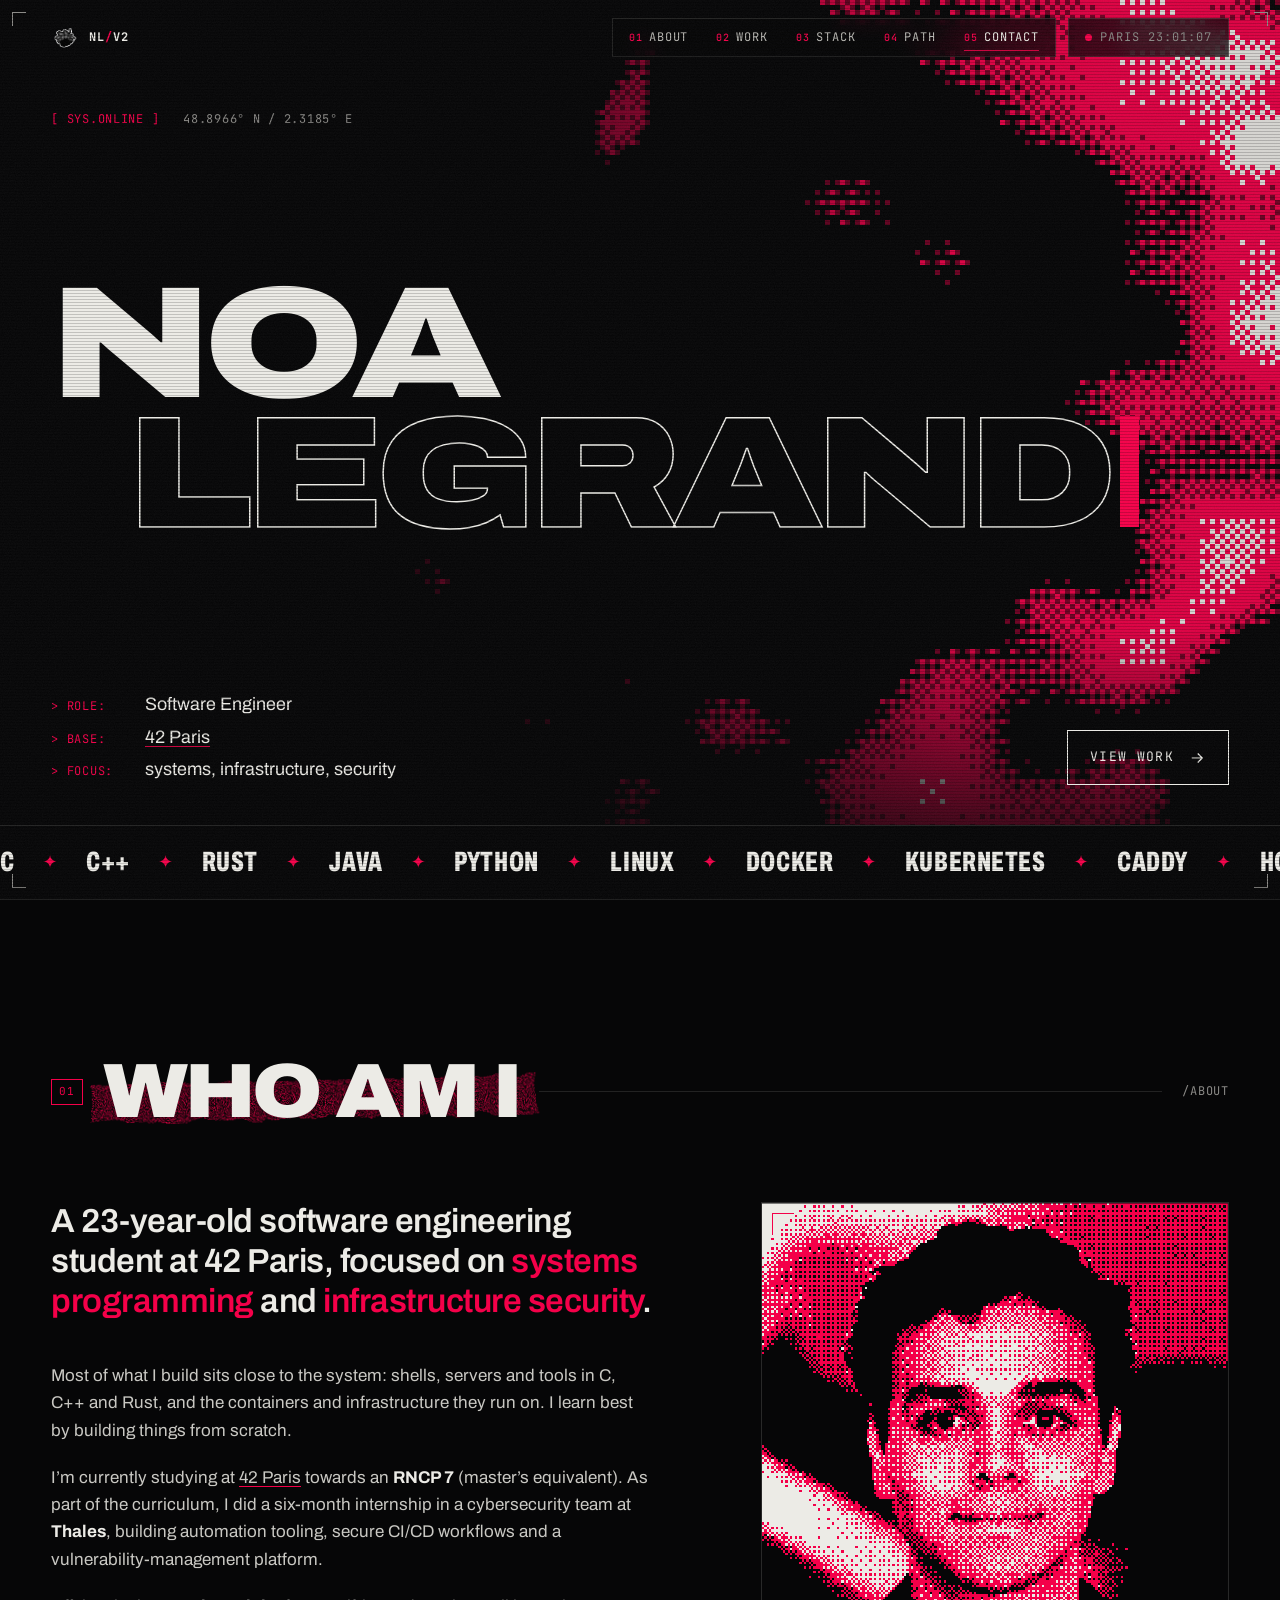
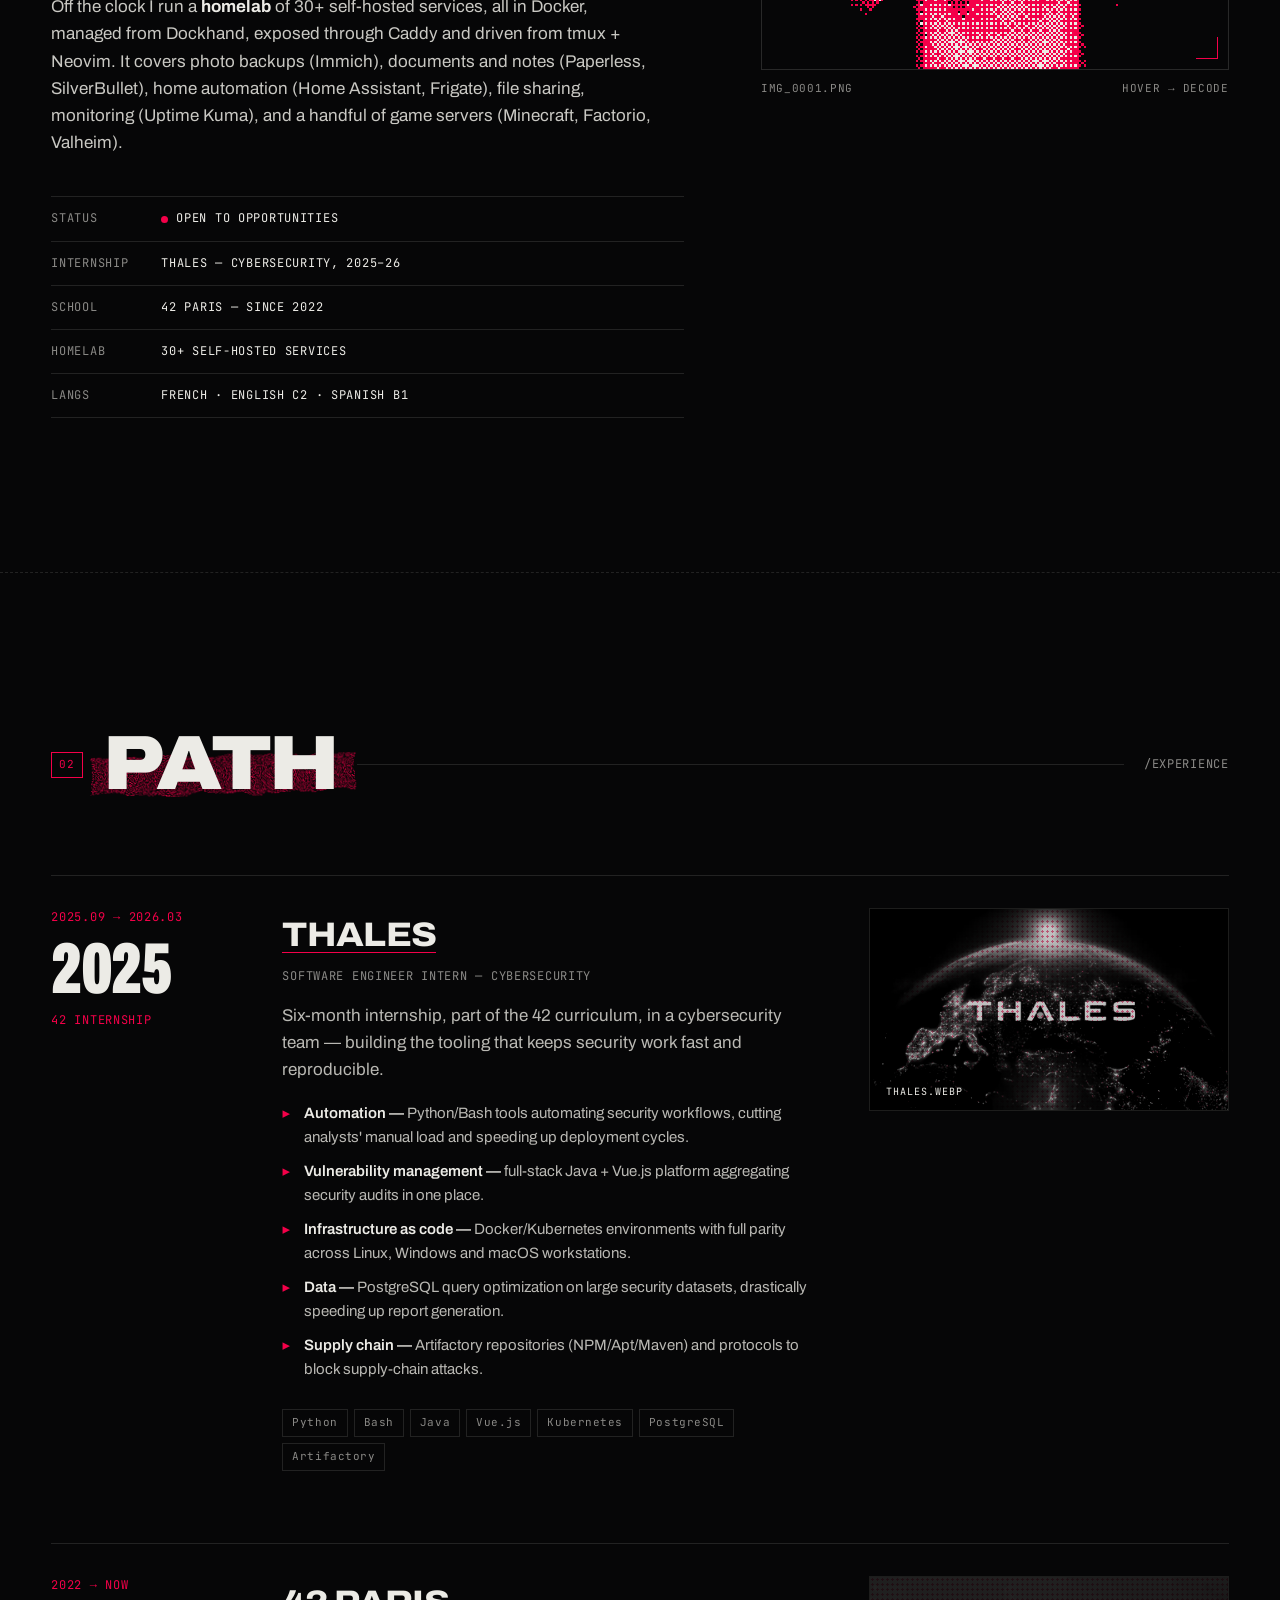
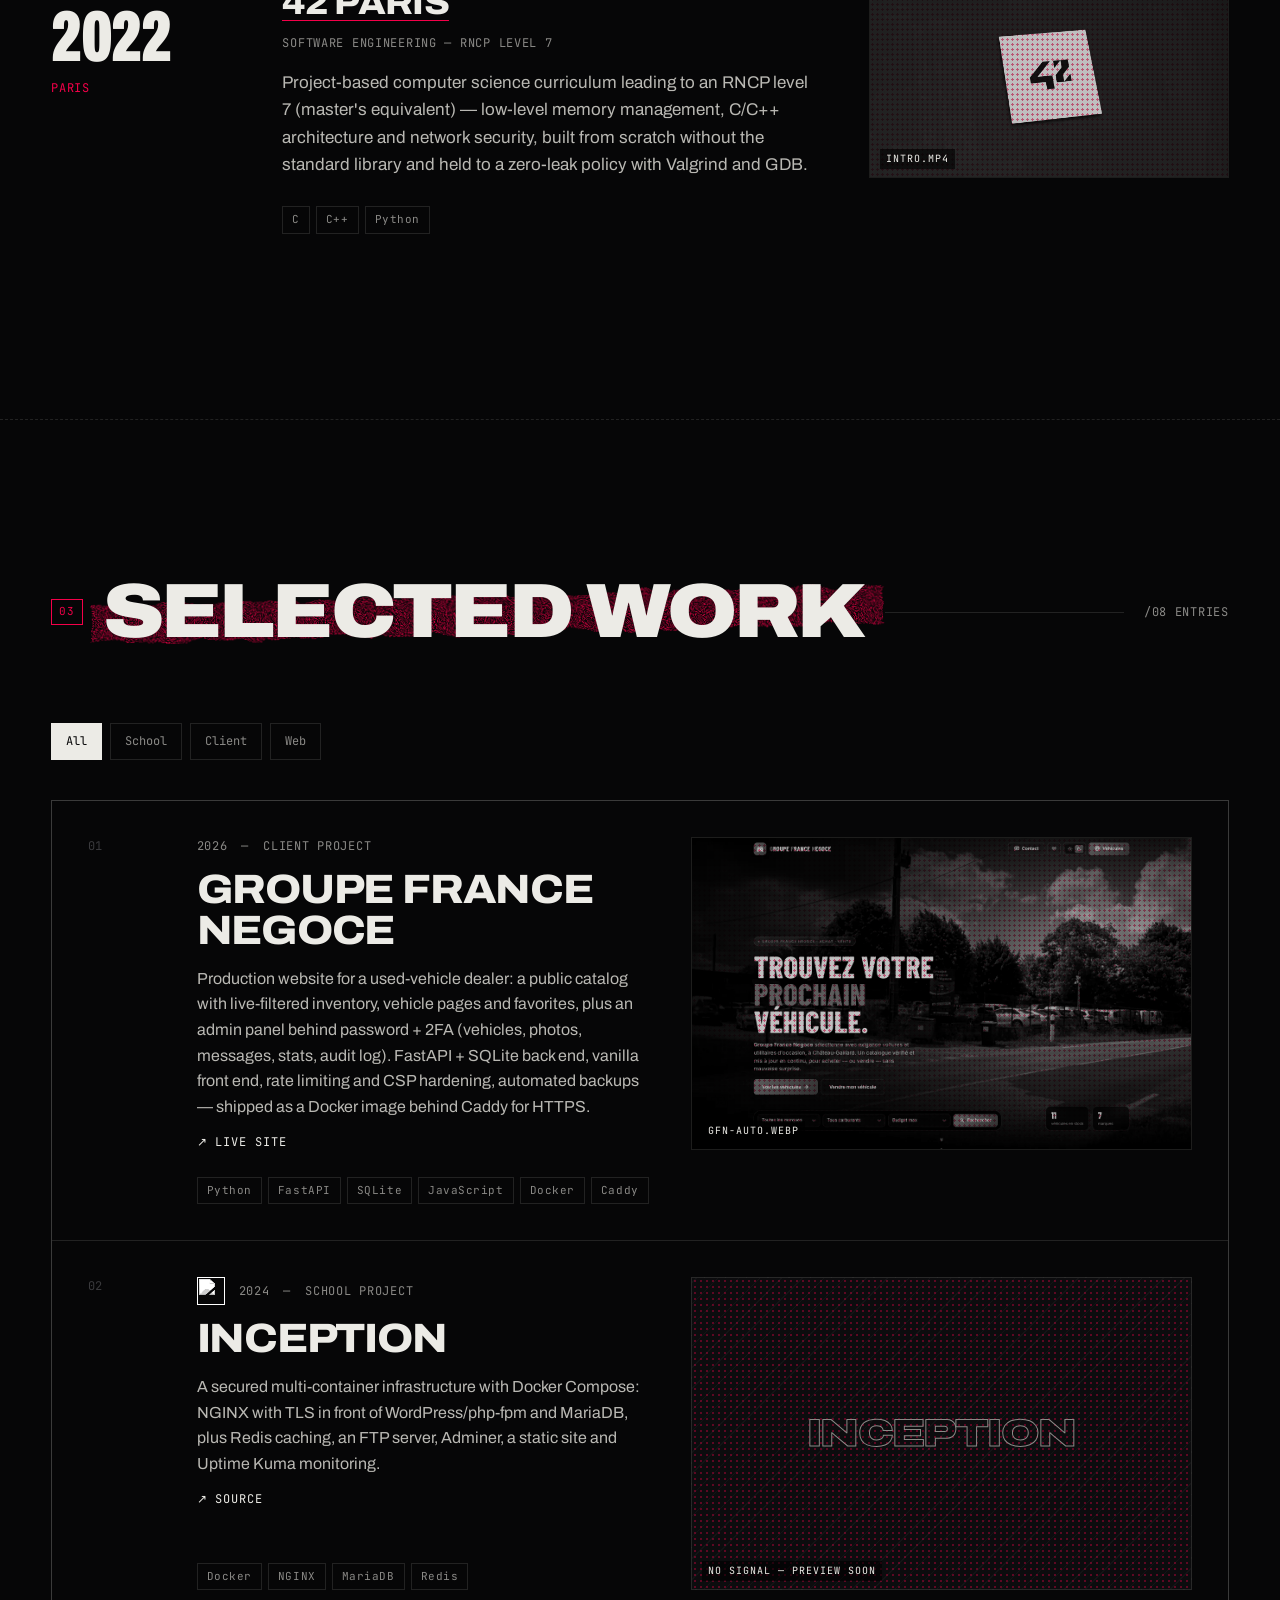
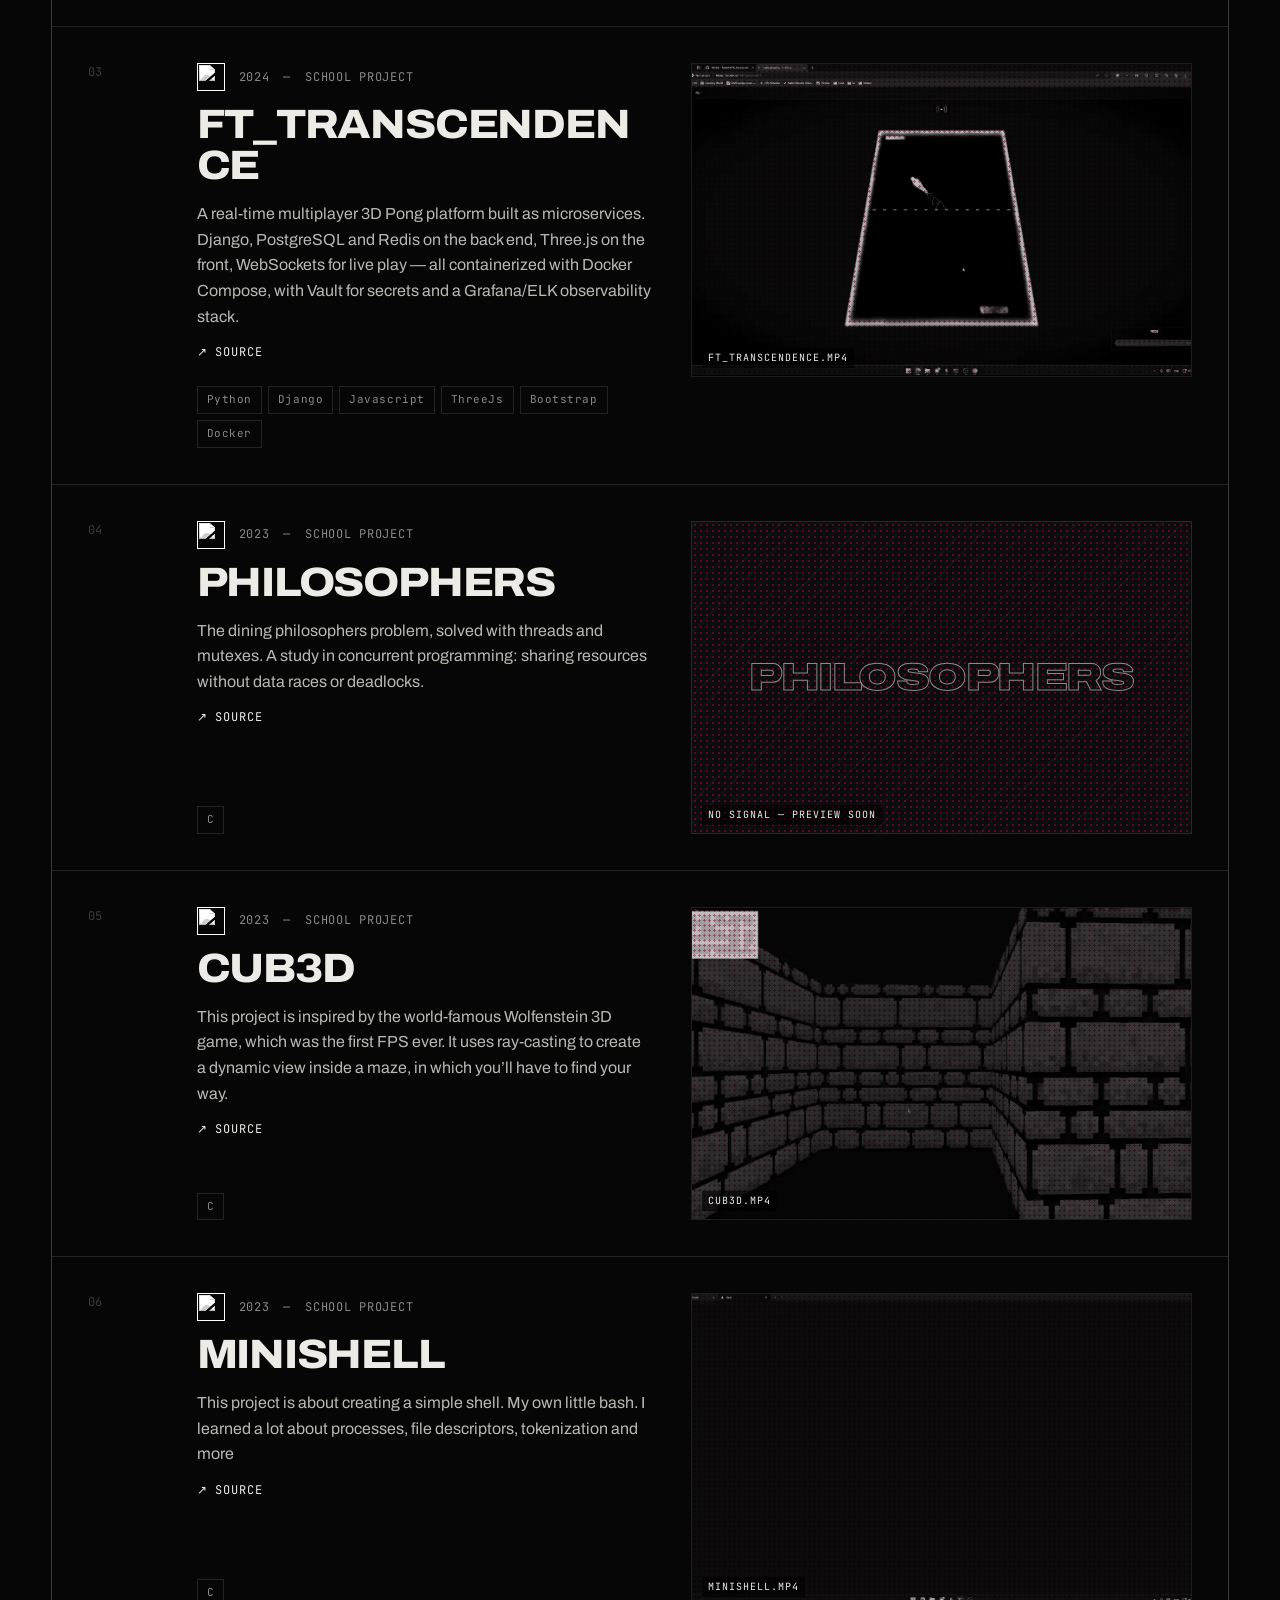
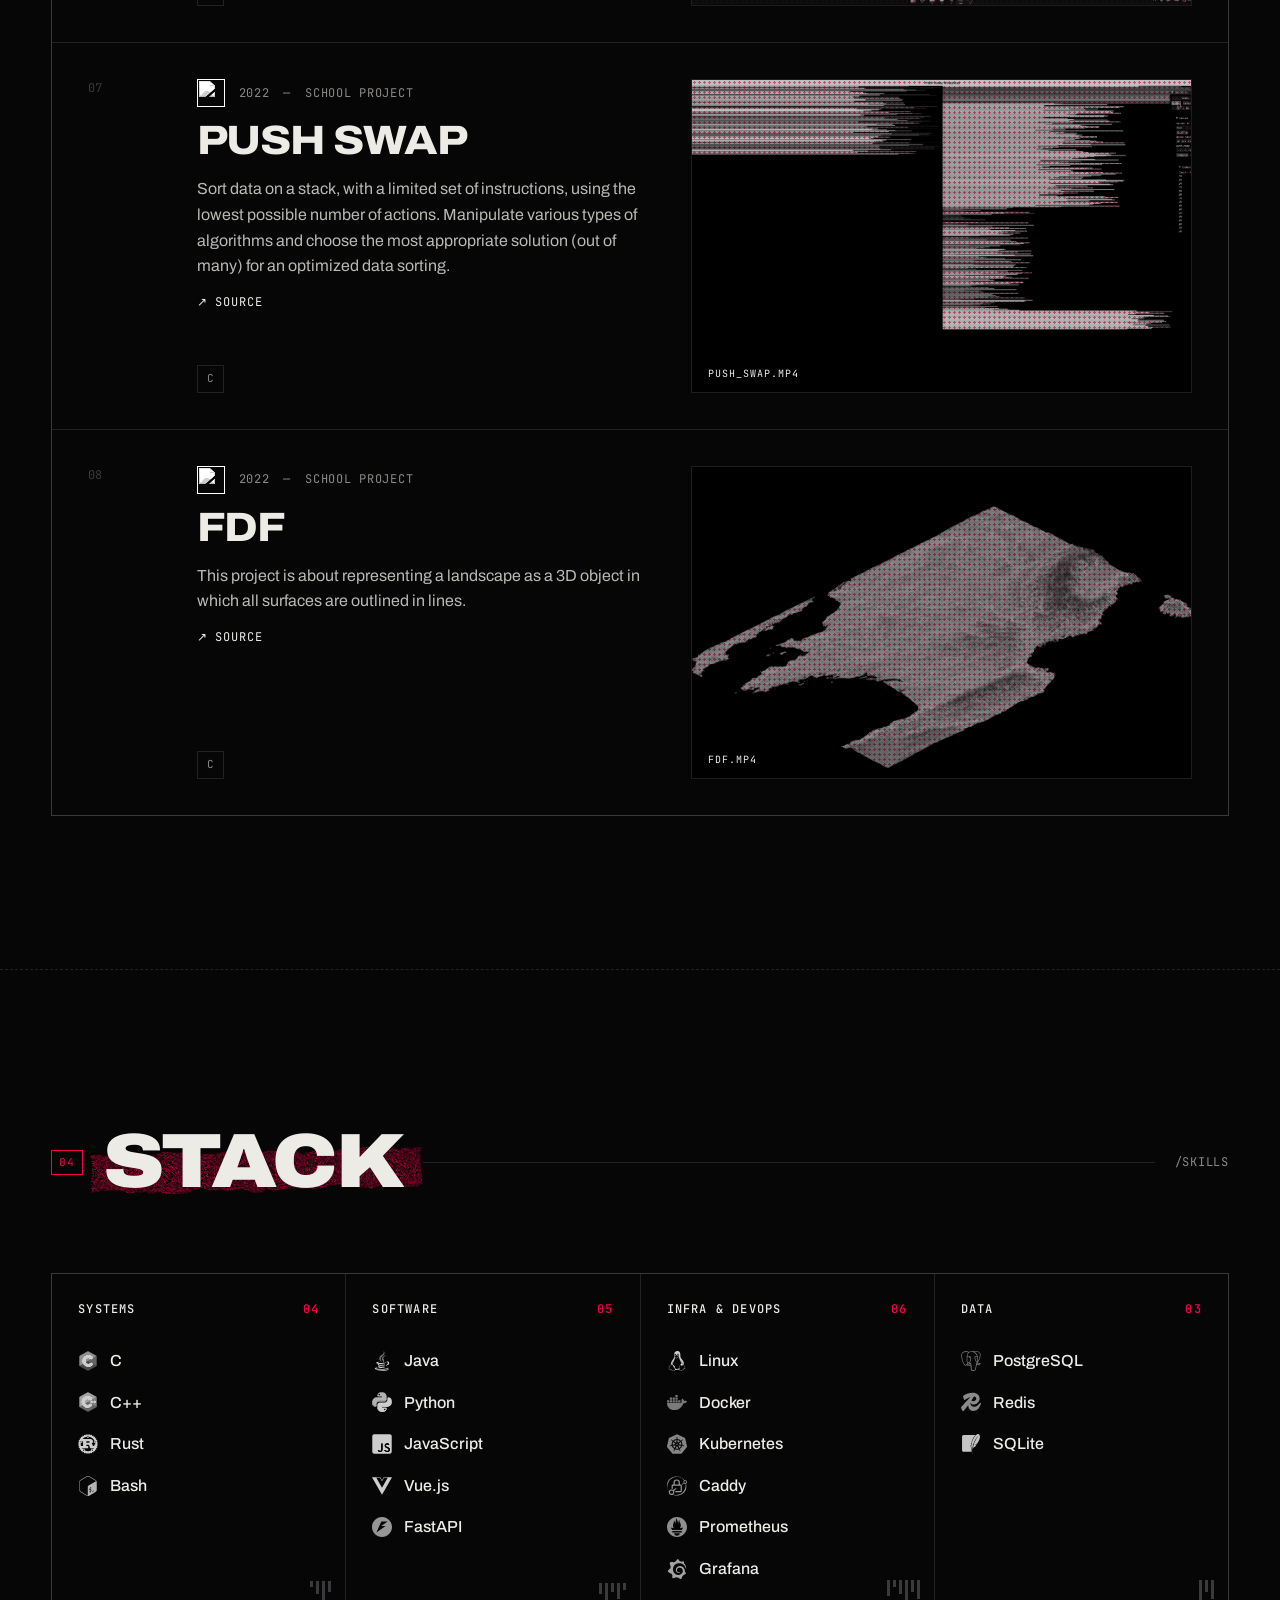
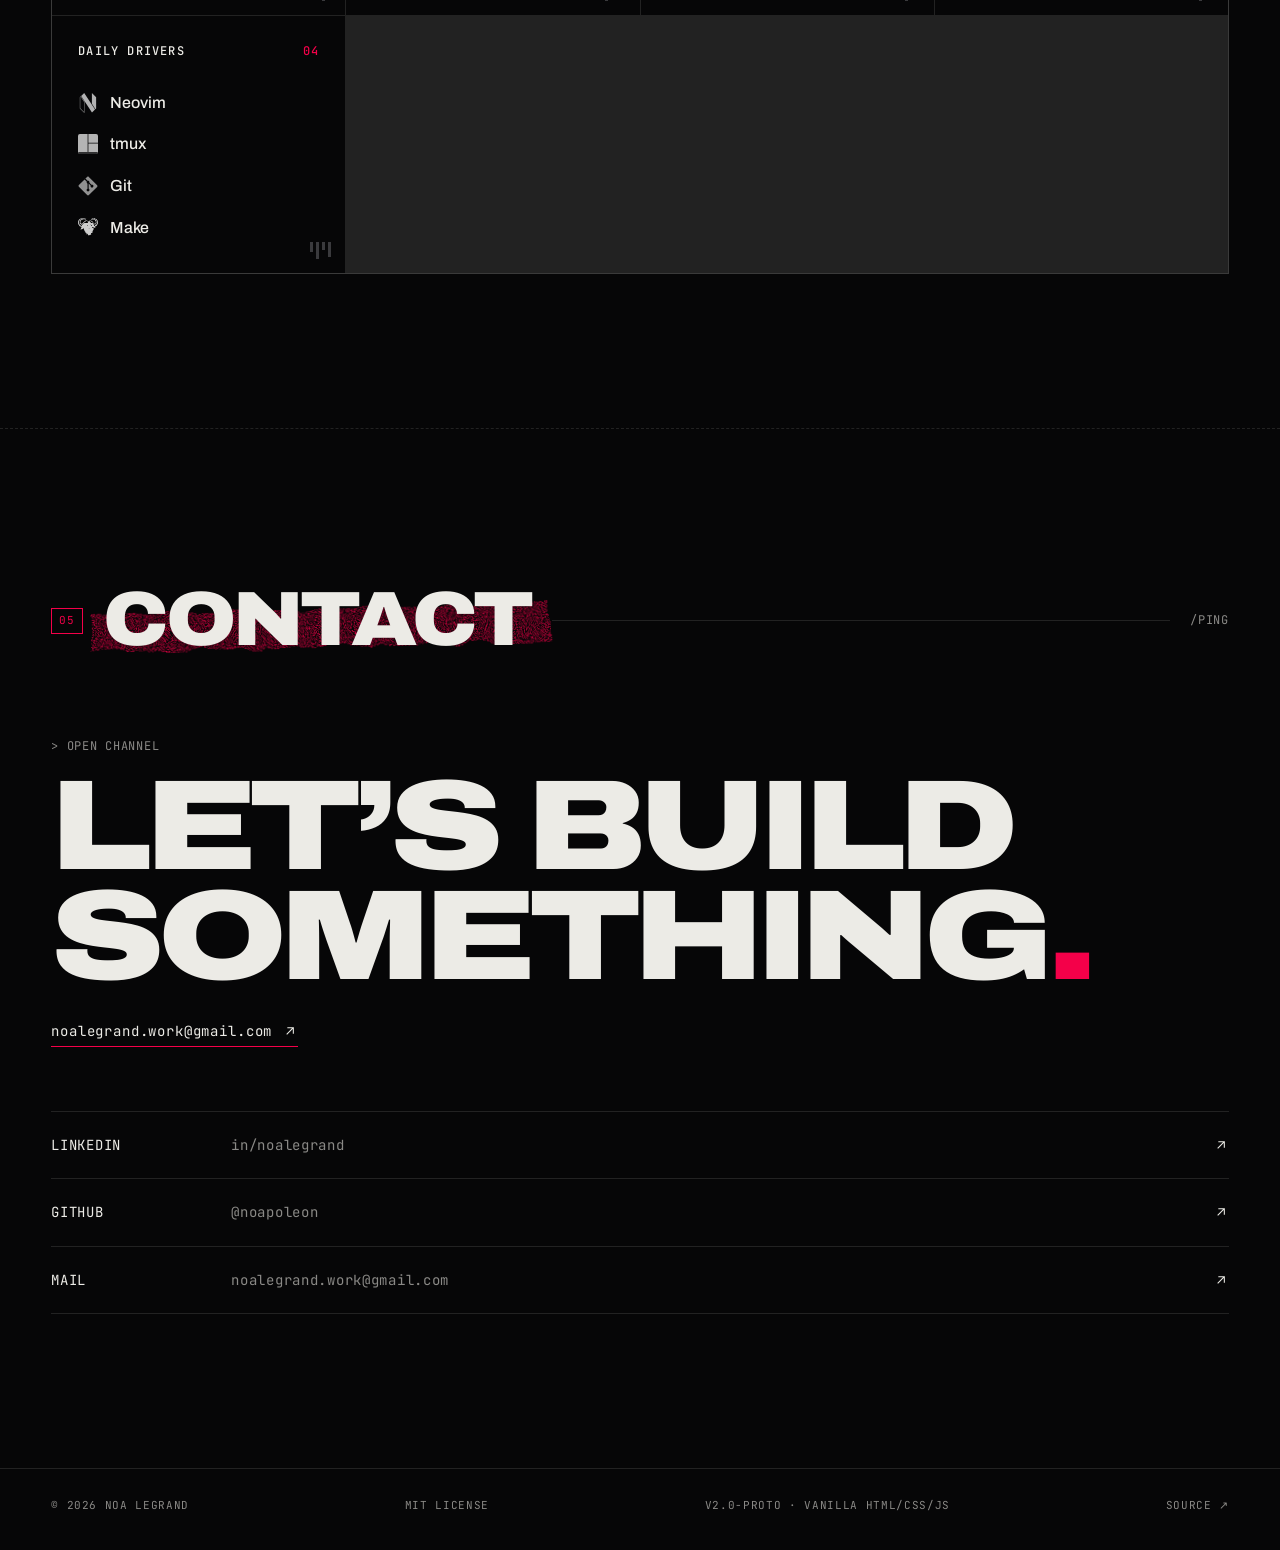
==== commit 0689117c: "moved experience section to 2nd pos, more important than projects" ====
--- a/index.html
+++ b/index.html
@@ -143,10 +143,21 @@
 				</div>
 			</section>
 
+			<!-- EXPERIENCE -->
+			<section class="sec" id="experience">
+				<div class="sec-head">
+					<span class="idx mono">02</span>
+					<h2 class="ttl"><span class="brush"></span>Path</h2>
+					<span class="rule"></span>
+					<span class="mono dim">/experience</span>
+				</div>
+				<div class="timeline" id="exp-list"></div>
+			</section>
+
 			<!-- PROJECTS -->
 			<section class="sec" id="projects">
 				<div class="sec-head">
-					<span class="idx mono">02</span>
+					<span class="idx mono">03</span>
 					<h2 class="ttl"><span class="brush"></span>Selected work</h2>
 					<span class="rule"></span>
 					<span class="mono dim" id="proj-count">/work</span>
@@ -163,23 +174,12 @@
 			<!-- SKILLS -->
 			<section class="sec" id="skills">
 				<div class="sec-head">
-					<span class="idx mono">03</span>
+					<span class="idx mono">04</span>
 					<h2 class="ttl"><span class="brush"></span>Stack</h2>
 					<span class="rule"></span>
 					<span class="mono dim">/skills</span>
 				</div>
 				<div class="skills" id="skill-list"></div>
-			</section>
-
-			<!-- EXPERIENCE -->
-			<section class="sec" id="experience">
-				<div class="sec-head">
-					<span class="idx mono">04</span>
-					<h2 class="ttl"><span class="brush"></span>Path</h2>
-					<span class="rule"></span>
-					<span class="mono dim">/experience</span>
-				</div>
-				<div class="timeline" id="exp-list"></div>
 			</section>
 
 			<!-- CONTACT -->
--- a/css/main.css
+++ b/css/main.css
@@ -22,8 +22,8 @@
 
 :root
 {
-	--bg: #0a0a0b;
-	--bg-2: #111113;
+	--bg: #060607;
+	--bg-2: #0c0c0e;
 	--ink: #ecebe6;
 	--ink-dim: #8a8986;
 	--ink-faint: #3a3a3d;
@@ -95,21 +95,11 @@
 
 .grain
 {
-	position: fixed; inset: -50%;
+	position: fixed; inset: 0;
 	z-index: 90;
 	pointer-events: none;
-	opacity: .09;
+	opacity: .045;
 	background-image: url("data:image/svg+xml,%3Csvg xmlns='http://www.w3.org/2000/svg' width='220' height='220'%3E%3Cfilter id='n'%3E%3CfeTurbulence type='fractalNoise' baseFrequency='.85' numOctaves='3' stitchTiles='stitch'/%3E%3CfeColorMatrix values='0 0 0 0 1 0 0 0 0 1 0 0 0 0 1 0 0 0 1 0'/%3E%3C/filter%3E%3Crect width='100%25' height='100%25' filter='url(%23n)'/%3E%3C/svg%3E");
-	animation: grain 1s steps(6) infinite;
-	will-change: transform;
-}
-@keyframes grain
-{
-	0% { transform: translate(0, 0); }
-	20% { transform: translate(-3%, 2%); }
-	40% { transform: translate(2%, -4%); }
-	60% { transform: translate(-4%, -1%); }
-	80% { transform: translate(3%, 3%); }
 }
 
 .scan
@@ -141,7 +131,7 @@
 }
 .hud.solid
 {
-	background: rgba(10, 10, 11, .78);
+	background: rgba(6, 6, 7, .8);
 	backdrop-filter: blur(10px);
 	-webkit-backdrop-filter: blur(10px);
 	border-color: var(--line);
@@ -174,7 +164,7 @@
 	.nav, .hud-meta
 	{
 		padding: 9px 16px;
-		background: rgba(10, 10, 11, .72);
+		background: rgba(6, 6, 7, .72);
 		backdrop-filter: blur(8px);
 		-webkit-backdrop-filter: blur(8px);
 		border: 1px solid var(--line);
@@ -215,7 +205,7 @@
 	/* vignette into the page */
 	content: ""; position: absolute; inset: 0; pointer-events: none;
 	background:
-		linear-gradient(90deg, var(--bg) 0%, rgba(10, 10, 11, .55) 45%, transparent 75%),
+		linear-gradient(90deg, var(--bg) 0%, rgba(6, 6, 7, .55) 45%, transparent 75%),
 		linear-gradient(0deg, var(--bg) 0%, transparent 30%);
 }
 .hero-grid
@@ -566,7 +556,7 @@
 .points li::before { content: "▸"; position: absolute; left: 0; color: var(--red); }
 .points b { color: var(--ink); font-weight: 600; }
 .exp .screen { aspect-ratio: 16 / 9; align-self: start; }
-.exp:hover .screen video { filter: none; }
+.exp:hover .screen video, .exp:hover .screen img { filter: none; }
 .exp:hover .screen::before { opacity: 0; }
 
 /* ---------- CONTACT ---------- */
